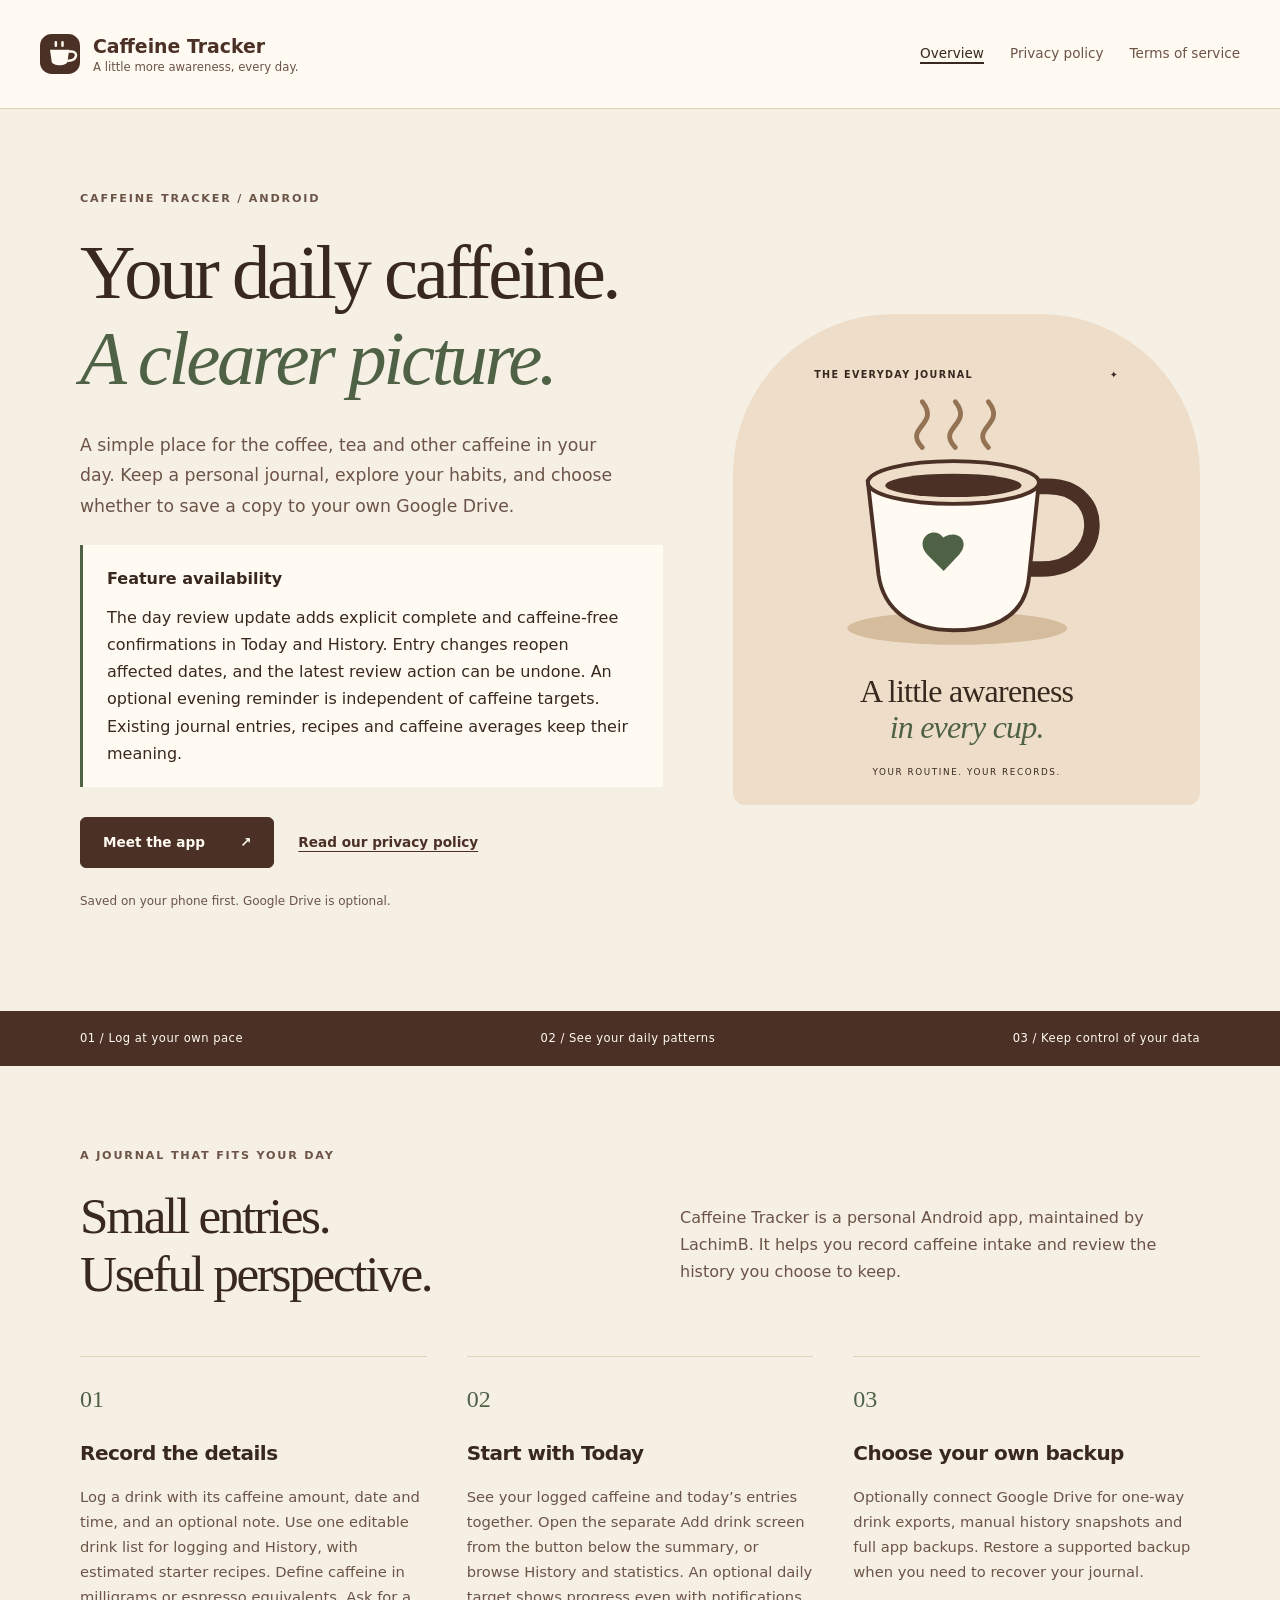
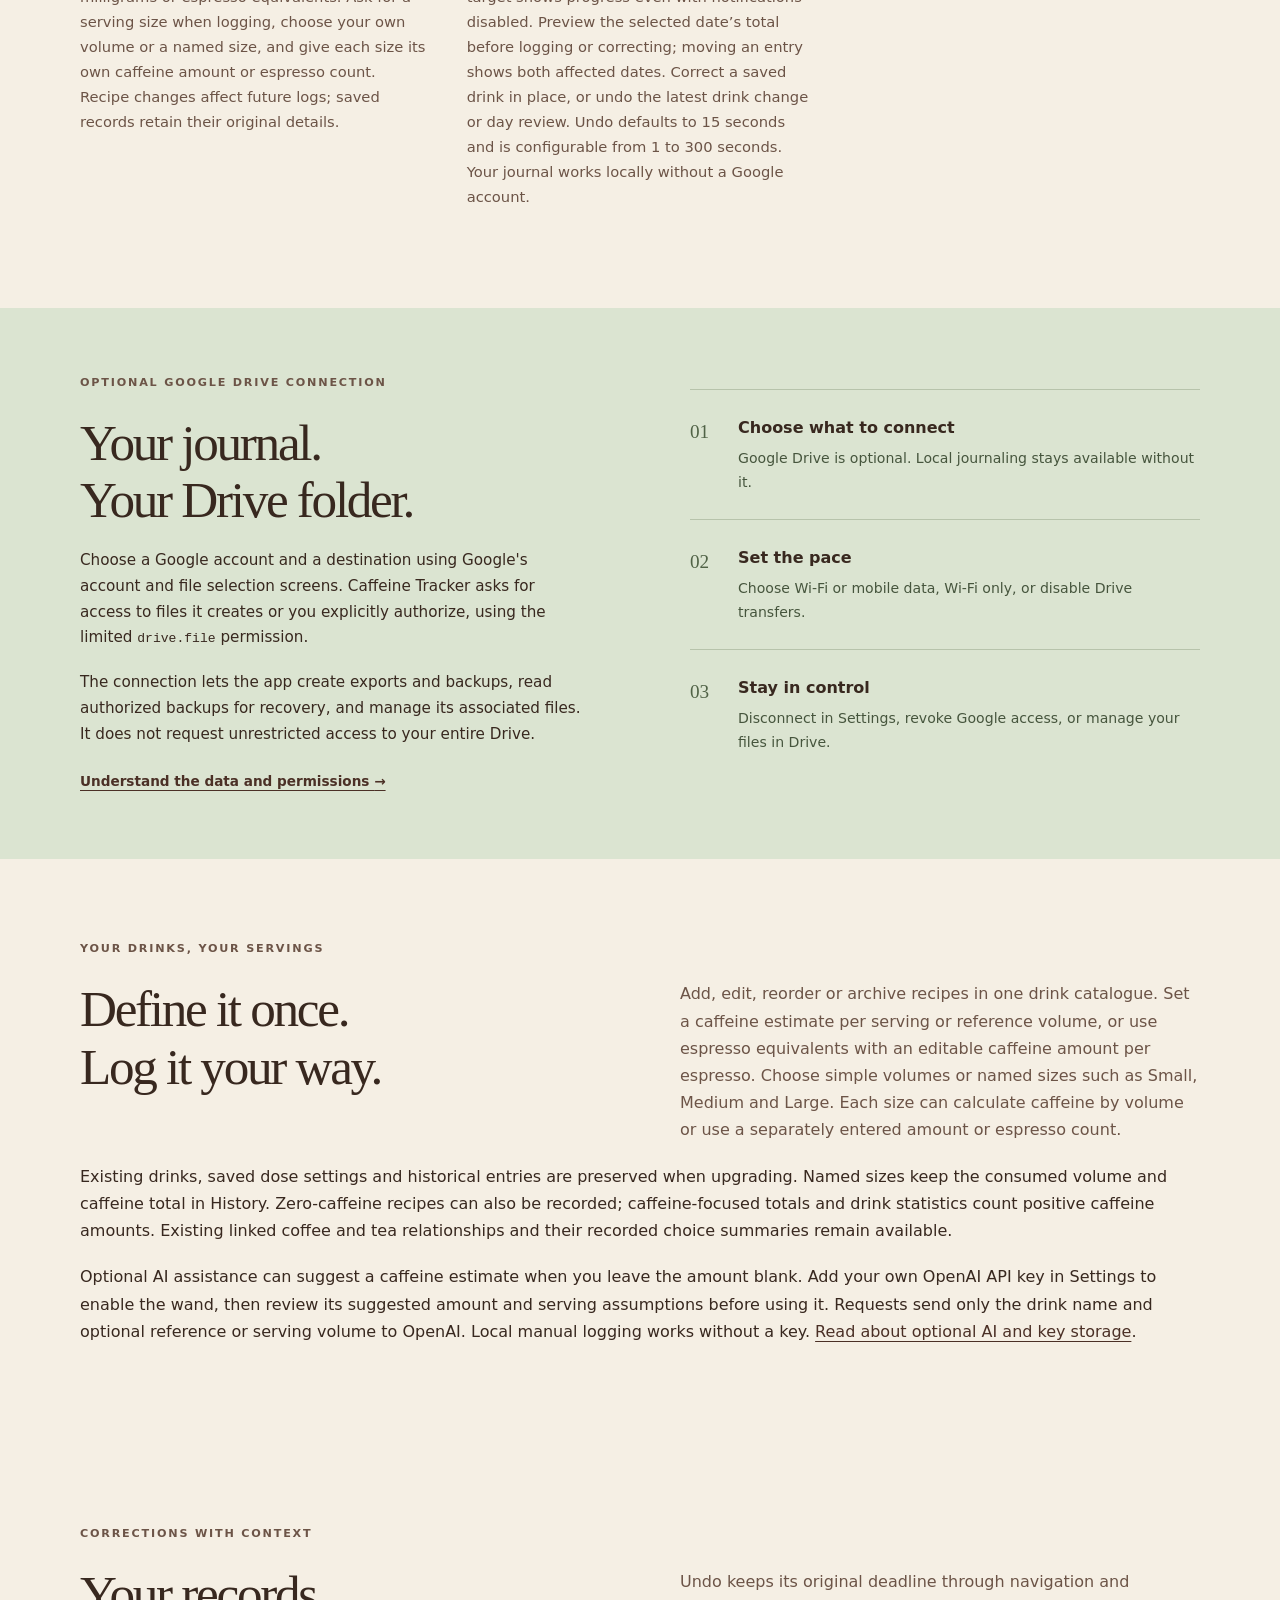
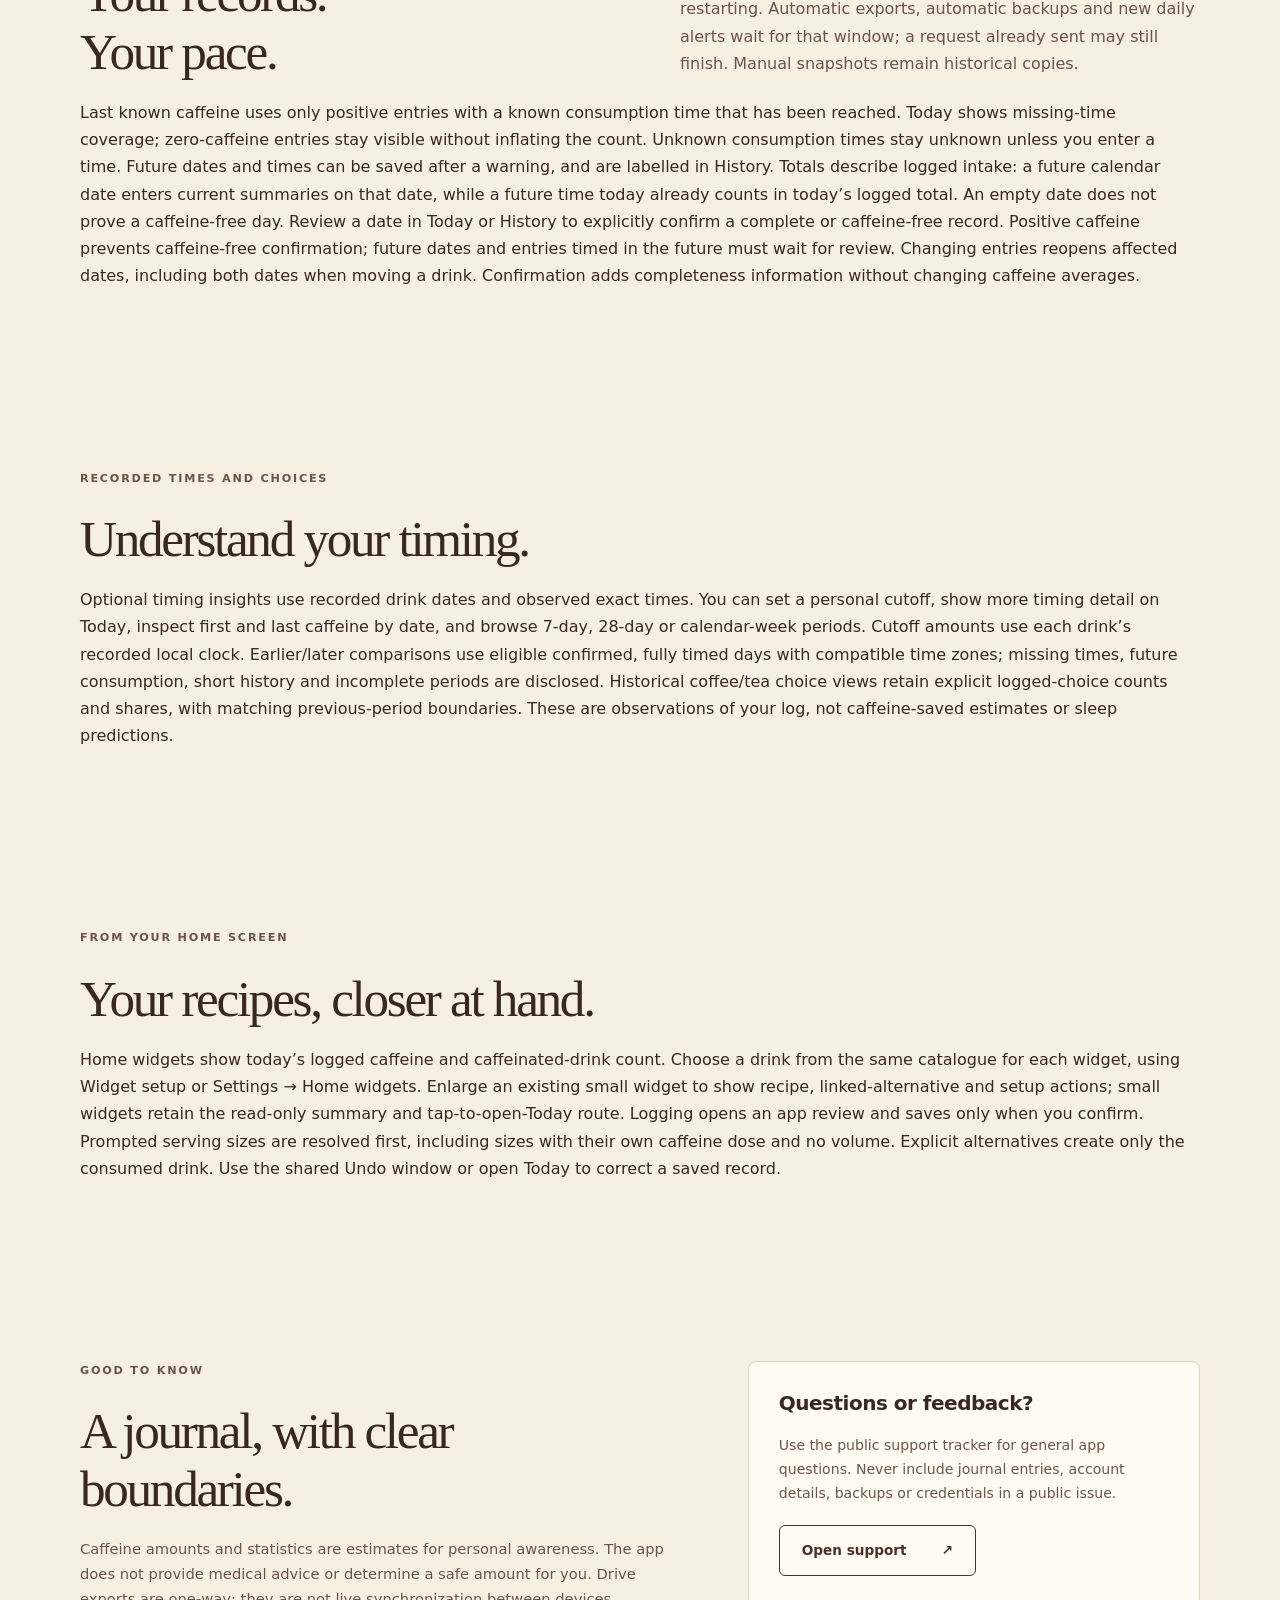
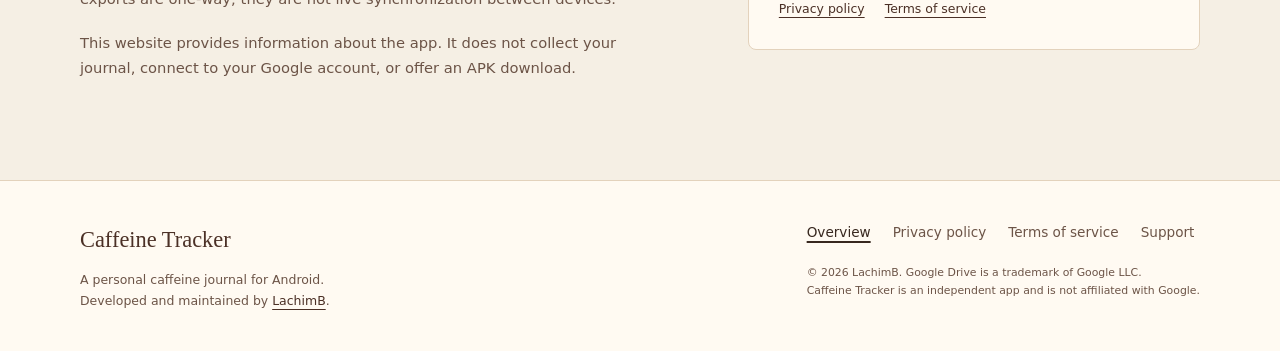
==== index.html @ 01475a63 "Document reviewed home widget logging and setup" ====
<!doctype html>
<html lang="en">
<head>
<meta charset="utf-8">
<meta name="viewport" content="width=device-width, initial-scale=1">
<meta name="description" content="Caffeine Tracker is a personal Android caffeine journal with local history, statistics and optional Google Drive exports and backups.">
<meta name="theme-color" content="#4b3026">
<meta name="referrer" content="strict-origin-when-cross-origin">
<title>Your daily caffeine, thoughtfully logged · Caffeine Tracker</title>
<link rel="canonical" href="https://lachimb.github.io/caffeine-tracker-info/">
<link rel="icon" href="assets/cup.svg" type="image/svg+xml">
<link rel="stylesheet" href="assets/style.css">
</head>
<body>
<a class="skip" href="#main">Skip to content</a>
<header class="site-header"><div class="header-inner"><a class="brand" href="index.html"><img src="assets/cup.svg" alt="" width="40" height="40"><span>Caffeine Tracker<small>A little more awareness, every day.</small></span></a><nav aria-label="Main navigation"><a href="index.html" aria-current="page">Overview</a><a href="privacy.html">Privacy policy</a><a href="terms.html">Terms of service</a></nav></div></header>
<main id="main">
<section class="hero wrap"><div class="hero-copy"><p class="eyebrow">CAFFEINE TRACKER / ANDROID</p><h1>Your daily caffeine.<br><em>A clearer picture.</em></h1><p class="lead">A simple place for the coffee, tea and other caffeine in your day. Keep a personal journal, explore your habits, and choose whether to save a copy to your own Google Drive.</p><div class="callout"><strong>Feature availability</strong><p>The day review update adds explicit complete and caffeine-free confirmations in Today and History. Entry changes reopen affected dates, and the latest review action can be undone. An optional evening reminder is independent of caffeine targets. Existing journal entries, recipes and caffeine averages keep their meaning.</p></div><div class="actions"><a class="button" href="#how-it-works">Meet the app <span aria-hidden="true">↗</span></a><a class="text-link" href="privacy.html">Read our privacy policy</a></div><p class="quiet">Saved on your phone first. Google Drive is optional.</p></div><div class="coffee-art" role="img" aria-label="An illustrated coffee cup with the words: A little awareness in every cup."><div class="art-top"><span>THE EVERYDAY JOURNAL</span><span aria-hidden="true">✦</span></div><svg viewBox="0 0 360 290" aria-hidden="true"><ellipse cx="170" cy="241" rx="113" ry="17" fill="#d5bc9c"/><path d="M246 95h17c64 0 59 85-6 85h-14" fill="none" stroke="#4b3026" stroke-width="16"/><path d="M78 90h176l-10 96c-3 41-33 57-78 57s-72-22-77-57z" fill="#fffaf2" stroke="#4b3026" stroke-width="4"/><ellipse cx="166" cy="91" rx="88" ry="22" fill="#eedec9" stroke="#4b3026" stroke-width="4"/><ellipse cx="166" cy="94" rx="70" ry="12" fill="#4b3026"/><path d="M134 55c-20-21 19-23 0-47m34 47c-20-21 19-23 0-47m34 47c-20-21 19-23 0-47" fill="none" stroke="#947354" stroke-width="5" stroke-linecap="round"/><path d="M148 154c17-20 38-5 24 11l-16 17-17-17c-14-16 7-31 17-17" fill="#506246"/></svg><p>A little awareness<br><em>in every cup.</em></p><span class="art-bottom">YOUR ROUTINE. YOUR RECORDS.</span></div></section>
<div class="promise-strip"><div class="wrap"><span>01 / Log at your own pace</span><span>02 / See your daily patterns</span><span>03 / Keep control of your data</span></div></div>
<section id="how-it-works" class="wrap section"><div class="section-heading"><p class="eyebrow">A JOURNAL THAT FITS YOUR DAY</p><h2>Small entries.<br>Useful perspective.</h2><p>Caffeine Tracker is a personal Android app, maintained by LachimB. It helps you record caffeine intake and review the history you choose to keep.</p></div><div class="features"><article><span class="number">01</span><h3>Record the details</h3><p>Log a drink with its caffeine amount, date and time, and an optional note. Use one editable drink list for logging and History, with estimated starter recipes. Define caffeine in milligrams or espresso equivalents. Ask for a serving size when logging, choose your own volume or a named size, and give each size its own caffeine amount or espresso count. Recipe changes affect future logs; saved records retain their original details.</p></article><article><span class="number">02</span><h3>Start with Today</h3><p>See your logged caffeine and today’s entries together. Open the separate Add drink screen from the button below the summary, or browse History and statistics. An optional daily target shows progress even with notifications disabled. Preview the selected date’s total before logging or correcting; moving an entry shows both affected dates. Correct a saved drink in place, or undo the latest drink change or day review. Undo defaults to 15 seconds and is configurable from 1 to 300 seconds. Your journal works locally without a Google account.</p></article><article><span class="number">03</span><h3>Choose your own backup</h3><p>Optionally connect Google Drive for one-way drink exports, manual history snapshots and full app backups. Restore a supported backup when you need to recover your journal.</p></article></div></section>
<section class="drive-section"><div class="wrap drive-grid"><div><p class="eyebrow">OPTIONAL GOOGLE DRIVE CONNECTION</p><h2>Your journal.<br>Your Drive folder.</h2><p>Choose a Google account and a destination using Google's account and file selection screens. Caffeine Tracker asks for access to files it creates or you explicitly authorize, using the limited <code>drive.file</code> permission.</p><p>The connection lets the app create exports and backups, read authorized backups for recovery, and manage its associated files. It does not request unrestricted access to your entire Drive.</p><a class="text-link" href="privacy.html#google-drive">Understand the data and permissions <span aria-hidden="true">→</span></a></div><ol class="steps"><li><strong>Choose what to connect</strong><span>Google Drive is optional. Local journaling stays available without it.</span></li><li><strong>Set the pace</strong><span>Choose Wi-Fi or mobile data, Wi-Fi only, or disable Drive transfers.</span></li><li><strong>Stay in control</strong><span>Disconnect in Settings, revoke Google access, or manage your files in Drive.</span></li></ol></div></section>
<section id="drink-catalogue" class="wrap section"><div class="section-heading"><p class="eyebrow">YOUR DRINKS, YOUR SERVINGS</p><h2>Define it once.<br>Log it your way.</h2><p>Add, edit, reorder or archive recipes in one drink catalogue. Set a caffeine estimate per serving or reference volume, or use espresso equivalents with an editable caffeine amount per espresso. Choose simple volumes or named sizes such as Small, Medium and Large. Each size can calculate caffeine by volume or use a separately entered amount or espresso count.</p></div><p>Existing drinks, saved dose settings and historical entries are preserved when upgrading. Named sizes keep the consumed volume and caffeine total in History. Zero-caffeine recipes can also be recorded; caffeine-focused totals and drink statistics count positive caffeine amounts. Existing linked coffee and tea relationships and their recorded choice summaries remain available.</p><p>Optional AI assistance can suggest a caffeine estimate when you leave the amount blank. Add your own OpenAI API key in Settings to enable the wand, then review its suggested amount and serving assumptions before using it. Requests send only the drink name and optional reference or serving volume to OpenAI. Local manual logging works without a key. <a href="privacy.html#optional-ai">Read about optional AI and key storage</a>.</p></section><section class="wrap section"><div class="section-heading"><p class="eyebrow">CORRECTIONS WITH CONTEXT</p><h2>Your records.<br>Your pace.</h2><p>Undo keeps its original deadline through navigation and restarting. Automatic exports, automatic backups and new daily alerts wait for that window; a request already sent may still finish. Manual snapshots remain historical copies.</p></div><p>Last known caffeine uses only positive entries with a known consumption time that has been reached. Today shows missing-time coverage; zero-caffeine entries stay visible without inflating the count. Unknown consumption times stay unknown unless you enter a time. Future dates and times can be saved after a warning, and are labelled in History. Totals describe logged intake: a future calendar date enters current summaries on that date, while a future time today already counts in today’s logged total. An empty date does not prove a caffeine-free day. Review a date in Today or History to explicitly confirm a complete or caffeine-free record. Positive caffeine prevents caffeine-free confirmation; future dates and entries timed in the future must wait for review. Changing entries reopens affected dates, including both dates when moving a drink. Confirmation adds completeness information without changing caffeine averages.</p></section><section class="wrap section"><div class="section-heading"><p class="eyebrow">RECORDED TIMES AND CHOICES</p><h2>Understand your timing.</h2></div><p>Optional timing insights use recorded drink dates and observed exact times. You can set a personal cutoff, show more timing detail on Today, inspect first and last caffeine by date, and browse 7-day, 28-day or calendar-week periods. Cutoff amounts use each drink’s recorded local clock. Earlier/later comparisons use eligible confirmed, fully timed days with compatible time zones; missing times, future consumption, short history and incomplete periods are disclosed. Historical coffee/tea choice views retain explicit logged-choice counts and shares, with matching previous-period boundaries. These are observations of your log, not caffeine-saved estimates or sleep predictions.</p></section><section class="wrap section"><div class="section-heading"><p class="eyebrow">FROM YOUR HOME SCREEN</p><h2>Your recipes, closer at hand.</h2></div><p>Home widgets show today’s logged caffeine and caffeinated-drink count. Choose a drink from the same catalogue for each widget, using Widget setup or Settings → Home widgets. Enlarge an existing small widget to show recipe, linked-alternative and setup actions; small widgets retain the read-only summary and tap-to-open-Today route. Logging opens an app review and saves only when you confirm. Prompted serving sizes are resolved first, including sizes with their own caffeine dose and no volume. Explicit alternatives create only the consumed drink. Use the shared Undo window or open Today to correct a saved record.</p></section><section class="wrap section closing"><div><p class="eyebrow">GOOD TO KNOW</p><h2>A journal, with clear boundaries.</h2><p>Caffeine amounts and statistics are estimates for personal awareness. The app does not provide medical advice or determine a safe amount for you. Drive exports are one-way; they are not live synchronization between devices.</p><p>This website provides information about the app. It does not collect your journal, connect to your Google account, or offer an APK download.</p></div><aside class="support"><h3>Questions or feedback?</h3><p>Use the public support tracker for general app questions. Never include journal entries, account details, backups or credentials in a public issue.</p><a class="button secondary" href="https://github.com/LachimB/caffeine-tracker-info/issues">Open support <span aria-hidden="true">↗</span></a><div class="legal-links"><a href="privacy.html">Privacy policy</a><a href="terms.html">Terms of service</a></div></aside></section>
</main>
<footer class="site-footer"><div><a class="footer-brand" href="index.html">Caffeine Tracker</a><p>A personal caffeine journal for Android.<br>Developed and maintained by <a href="https://github.com/LachimB">LachimB</a>.</p></div><div><nav aria-label="Footer navigation"><a href="index.html" aria-current="page">Overview</a><a href="privacy.html">Privacy policy</a><a href="terms.html">Terms of service</a><a href="https://github.com/LachimB/caffeine-tracker-info/issues">Support</a></nav><p class="fine">© 2026 LachimB. Google Drive is a trademark of Google LLC.<br>Caffeine Tracker is an independent app and is not affiliated with Google.</p></div></footer>
</body>
</html>
---- assets/style.css ----
:root{--cream:#f5efe4;--paper:#fffaf2;--ink:#38281f;--muted:#6c5447;--line:#e3d2bc;--espresso:#4b3026;--oat:#eedec9;--sage:#506246;--foam:#dbe4d1}*{box-sizing:border-box}html{scroll-behavior:smooth;scroll-padding-top:2rem}body{margin:0;background:var(--cream);color:var(--ink);font-family:system-ui,-apple-system,BlinkMacSystemFont,"Segoe UI",sans-serif;font-size:16px;line-height:1.7}a{color:var(--espresso);text-underline-offset:4px}a:hover{color:var(--sage)}a:focus-visible{outline:3px solid var(--sage);outline-offset:5px;border-radius:2px}p{margin:0 0 1.2rem}h1,h2,h3{line-height:1.12;margin:0 0 1.2rem}h1,h2{font-family:Georgia,"Times New Roman",serif;font-weight:400;letter-spacing:-.045em}h1{font-size:clamp(3.3rem,6vw,5.5rem)}h2{font-size:clamp(2.2rem,4vw,3.4rem)}h3{font-size:1.25rem;font-weight:650;letter-spacing:-.025em}em{font-weight:400;color:var(--sage)}code{font-size:.86em;overflow-wrap:anywhere}.wrap{width:min(1120px,calc(100% - 80px));margin-inline:auto}.skip{position:absolute;top:-100px;left:20px;background:var(--paper);padding:12px;z-index:10}.skip:focus{top:10px}.site-header{border-bottom:1px solid var(--line);background:var(--paper)}.header-inner{width:min(1240px,calc(100% - 80px));margin:auto;min-height:108px;display:flex;justify-content:space-between;align-items:center;gap:24px}.brand{display:flex;gap:13px;align-items:center;text-decoration:none;font-weight:700;font-size:1.18rem;line-height:1.4}.brand small{display:block;font-weight:400;font-size:.73rem;color:var(--muted)}nav{display:flex;gap:26px;flex-wrap:wrap}nav a{font-size:.85rem;text-decoration:none;color:var(--muted)}nav a:hover,nav a[aria-current=page]{color:var(--ink);text-decoration:underline;text-decoration-thickness:2px}.hero{display:grid;grid-template-columns:1.25fr 1fr;gap:70px;align-items:center;padding-block:80px}.eyebrow{font-size:.7rem;font-weight:700;letter-spacing:.16em;color:var(--muted);margin-bottom:22px}.lead{font-size:1.08rem;line-height:1.75;color:var(--muted);max-width:550px}.hero h1{margin-bottom:28px}.actions{display:flex;gap:24px;align-items:center;flex-wrap:wrap;margin-top:30px}.button{display:inline-flex;gap:35px;justify-content:space-between;align-items:center;padding:13px 22px;background:var(--espresso);color:var(--paper);border:1px solid var(--espresso);border-radius:6px;text-decoration:none;font-size:.85rem;font-weight:600}.button:hover{background:var(--sage);border-color:var(--sage);color:var(--paper)}.text-link{font-weight:600;font-size:.85rem}.quiet{font-size:.75rem;color:var(--muted);margin-top:23px}.coffee-art{background:var(--oat);border-radius:160px 160px 12px 12px;min-height:475px;padding:40px 30px 25px;text-align:center;display:flex;flex-direction:column;align-items:center}.art-top{display:flex;justify-content:space-between;width:75%;font-size:.6rem;font-weight:650;letter-spacing:.14em;margin-top:13px}.coffee-art svg{display:block;width:100%;max-width:350px;margin:10px auto -3px}.coffee-art p{font-family:Georgia,serif;font-size:2rem;line-height:1.15;letter-spacing:-.025em}.art-bottom{font-size:.55rem;letter-spacing:.18em}.promise-strip{background:var(--espresso);color:var(--paper)}.promise-strip .wrap{display:flex;justify-content:space-between;gap:30px;padding-block:18px}.promise-strip span{font-size:.72rem;letter-spacing:.045em}.section{padding-block:80px}.section-heading{display:grid;grid-template-columns:1fr 1fr;column-gap:80px}.section-heading .eyebrow{grid-column:1/-1}.section-heading>p:last-child{color:var(--muted);align-self:center}.features{display:grid;grid-template-columns:repeat(3,1fr);gap:40px;margin-top:35px}.features article{border-top:1px solid var(--line);padding-top:22px}.number{display:block;font-family:Georgia,serif;font-size:1.5rem;color:var(--sage);margin-bottom:22px}.features p{color:var(--muted);font-size:.92rem}.drive-section{background:var(--foam);padding-block:65px}.drive-grid{display:grid;grid-template-columns:1fr 1fr;gap:100px;align-items:center}.drive-grid p:not(.eyebrow){font-size:.95rem}.steps{list-style:none;counter-reset:steps;margin:0;padding:0}.steps li{counter-increment:steps;position:relative;padding:24px 0 24px 48px;border-top:1px solid #b7c3ab}.steps li::before{content:counter(steps,decimal-leading-zero);position:absolute;left:0;top:26px;font-family:Georgia,serif;color:var(--sage);font-size:1.2rem}.steps strong,.steps span{display:block}.steps span{font-size:.88rem;color:#46553d;margin-top:6px}.closing{display:grid;grid-template-columns:1.3fr 1fr;gap:80px}.closing>div>p:not(.eyebrow){color:var(--muted);font-size:.92rem}.support{background:var(--paper);border:1px solid var(--line);border-radius:8px;padding:30px;align-self:start}.support p{font-size:.88rem;color:var(--muted)}.secondary{background:transparent;color:var(--espresso)}.legal-links{display:flex;gap:20px;flex-wrap:wrap;margin-top:22px;font-size:.78rem}.site-footer{display:flex;justify-content:space-between;gap:45px;border-top:1px solid var(--line);padding:40px max(40px,calc((100% - 1120px)/2));background:var(--paper)}.footer-brand{text-decoration:none;font-family:Georgia,serif;font-size:1.4rem}.site-footer p{font-size:.78rem;color:var(--muted);margin:10px 0 0}.site-footer nav{gap:22px}.site-footer .fine{font-size:.68rem;margin-top:20px}.legal-layout{display:grid;grid-template-columns:210px minmax(0,1fr);gap:70px;padding-block:65px 90px}.contents{align-self:start;position:sticky;top:30px}.contents nav{flex-direction:column;gap:12px}.contents .eyebrow{font-size:.62rem}.legal{max-width:760px}.legal h1{font-size:clamp(3rem,5vw,4.5rem)}.updated{font-size:.77rem;color:var(--muted);margin-bottom:28px}.legal h2{font-family:system-ui,sans-serif;font-size:1.3rem;font-weight:650;line-height:1.4;letter-spacing:-.025em;margin:0 0 15px}.legal section{padding-top:30px;margin-top:30px;border-top:1px solid var(--line)}.legal section p,.legal li{font-size:.95rem}.legal section p{color:var(--muted)}.legal strong{color:var(--ink)}.legal ul{padding-left:22px}.legal li{margin-bottom:10px;color:var(--muted)}.callout{background:var(--paper);border-left:3px solid var(--sage);padding:20px 24px;margin-block:24px}.callout ul{margin-bottom:0}.callout p{margin:12px 0 0}.legal .lead{max-width:100%}@media(min-width:1500px){.hero{padding-block:100px}}@media(max-width:850px){.wrap,.header-inner{width:calc(100% - 48px)}.header-inner{padding-block:22px;flex-wrap:wrap;min-height:90px}.hero{gap:32px;padding-block:50px}.hero h1{font-size:3.5rem}.coffee-art{min-height:auto;padding:30px 20px 22px}.coffee-art p{font-size:1.6rem}.art-top{font-size:.5rem}.art-bottom{font-size:.48rem}.features{gap:24px}.drive-grid{gap:40px}.closing{gap:35px}.legal-layout{grid-template-columns:160px minmax(0,1fr);gap:32px}.site-footer{padding:35px 24px;flex-direction:column;gap:22px}}@media(max-width:600px){.wrap,.header-inner{width:calc(100% - 40px)}.header-inner{gap:20px}.brand{font-size:1.1rem}.header-inner nav{gap:22px}.header-inner nav a{font-size:.78rem}.hero{grid-template-columns:1fr;gap:35px;padding-block:40px}.hero h1{font-size:3.4rem}.hero-copy .lead{font-size:1rem}.actions{gap:20px}.coffee-art{max-width:380px;width:100%;justify-self:center;min-height:410px;border-radius:150px 150px 12px 12px}.coffee-art svg{max-width:280px}.coffee-art p{font-size:1.8rem}.art-top{font-size:.55rem}.promise-strip .wrap{flex-direction:column;gap:9px;padding-block:20px}.promise-strip span{font-size:.75rem}.section{padding-block:48px}.section-heading,.features,.drive-grid,.closing{grid-template-columns:1fr;gap:24px}.section-heading .eyebrow{margin-bottom:0}.section-heading h2{margin-bottom:0}.features{margin-top:20px}.features article{padding-top:15px}.number{margin-bottom:13px}.drive-section{padding-block:45px}.closing{gap:25px}.legal-layout{display:block;padding-block:35px 55px}.contents{position:static;border-bottom:1px solid var(--line);padding-bottom:25px;margin-bottom:35px}.contents nav{flex-direction:row;gap:8px 20px}.contents nav a{font-size:.75rem}.contents .eyebrow{margin-bottom:12px}.legal h1{font-size:3.1rem}.legal section{padding-top:24px;margin-top:24px}.site-footer nav{gap:10px 20px}.callout{padding:17px}.site-footer{padding-inline:20px}}@media(prefers-reduced-motion:reduce){html{scroll-behavior:auto}}@media print{.site-header,.site-footer,.contents,.skip{display:none}.legal-layout{display:block;padding:0}.wrap{width:100%}body{background:white;color:black}.legal{max-width:none}a{color:inherit}.callout{break-inside:avoid}}
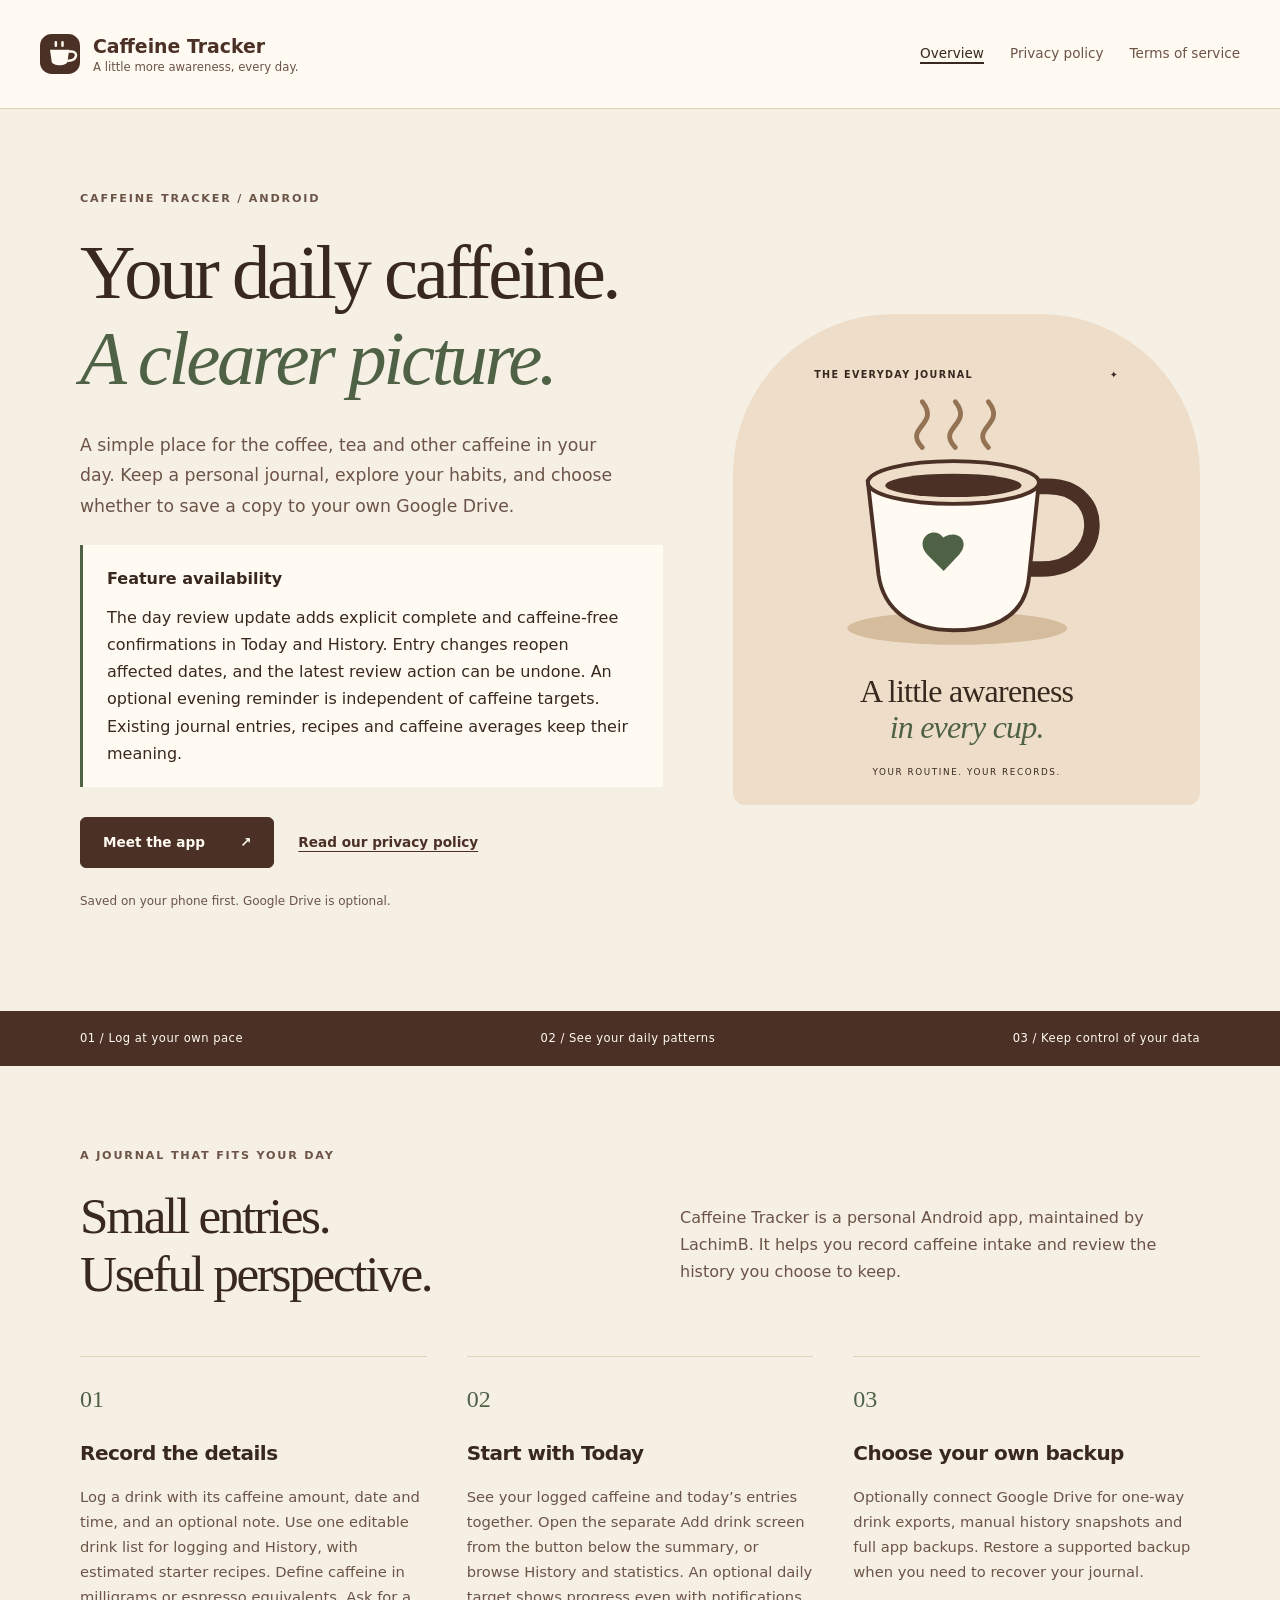
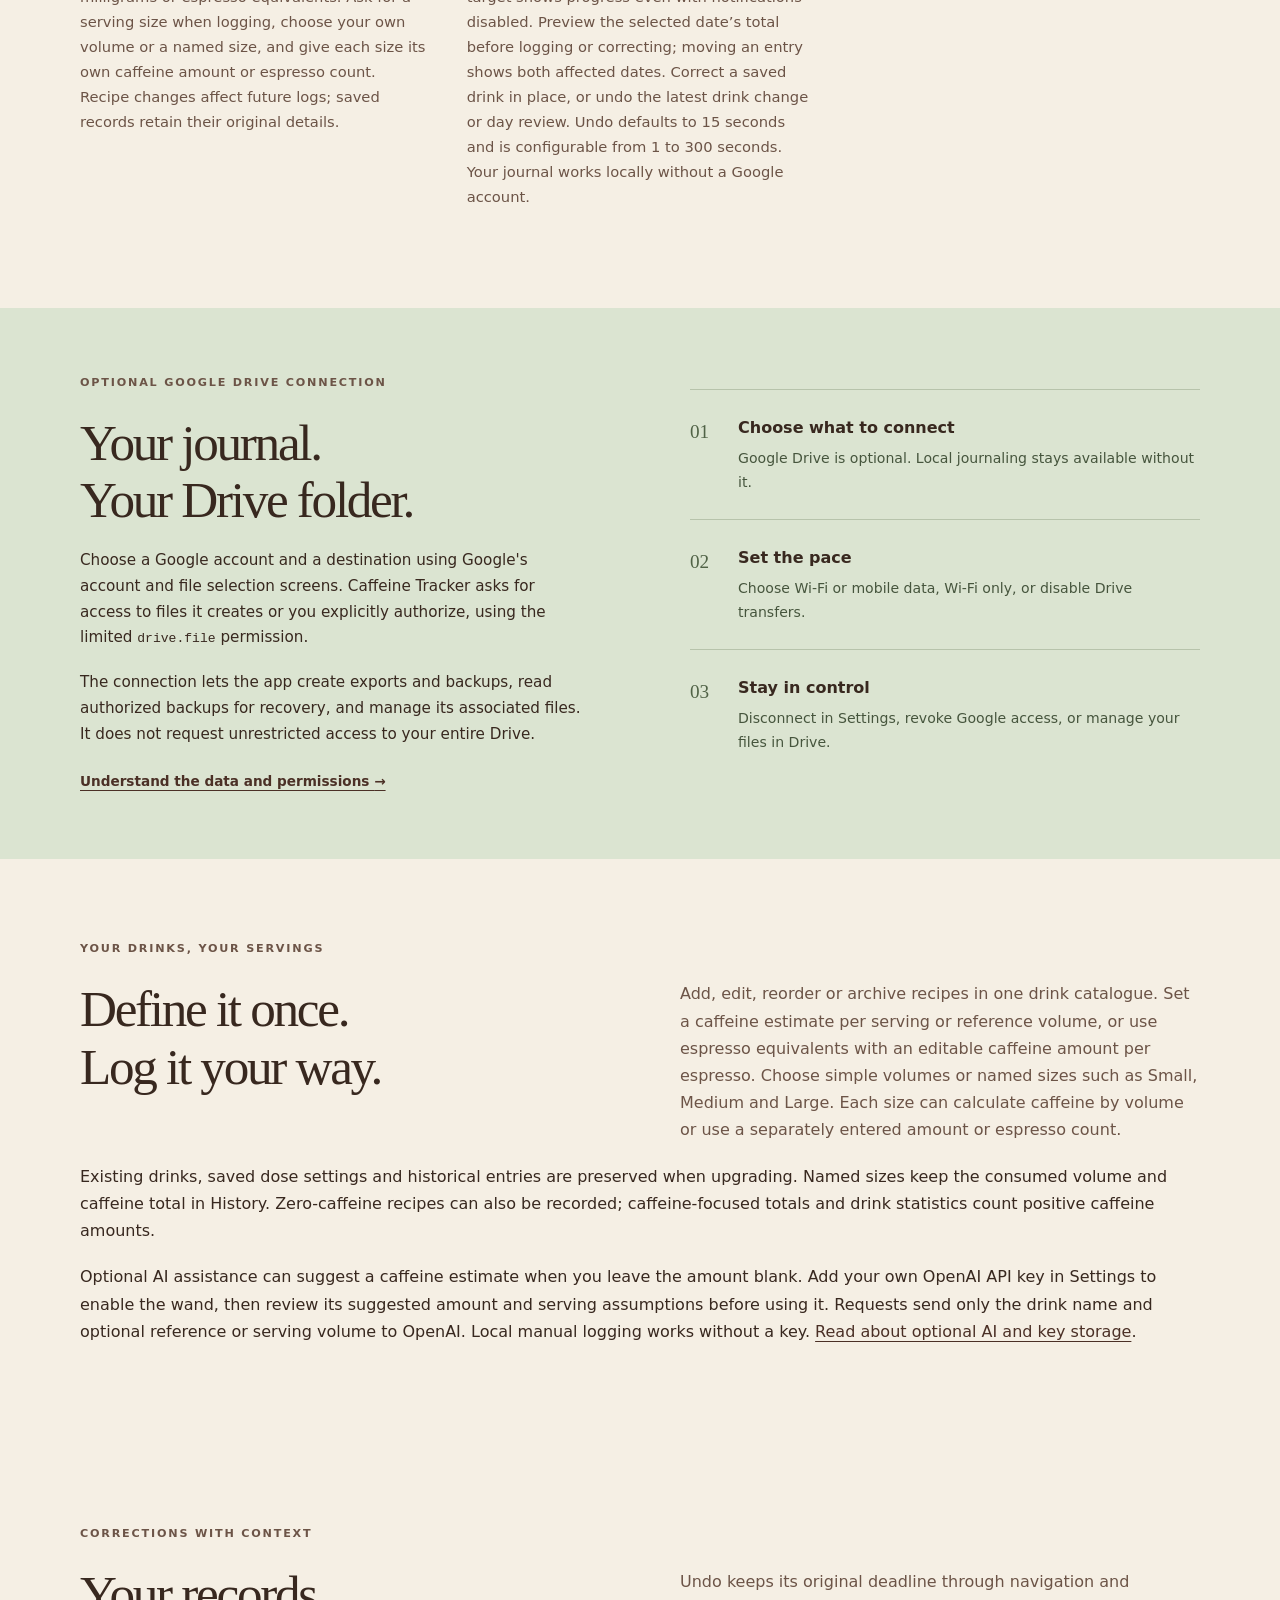
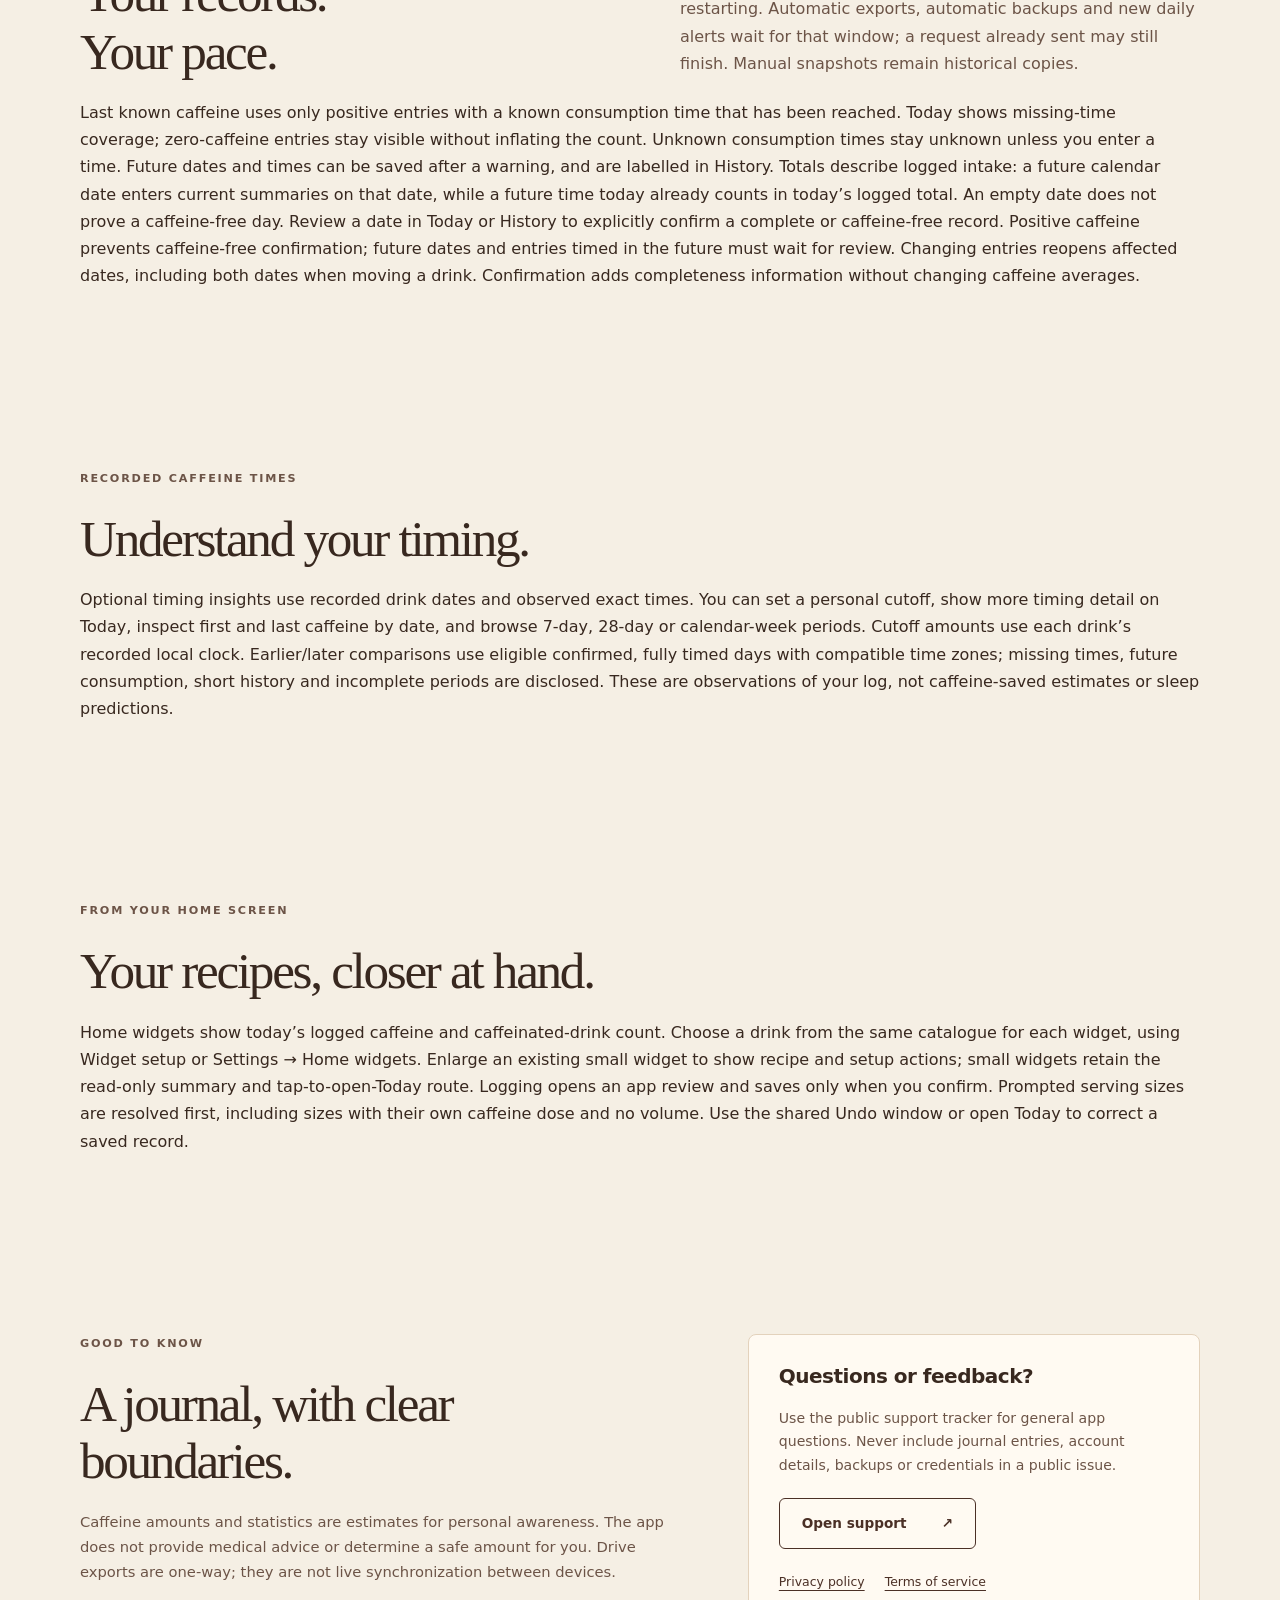
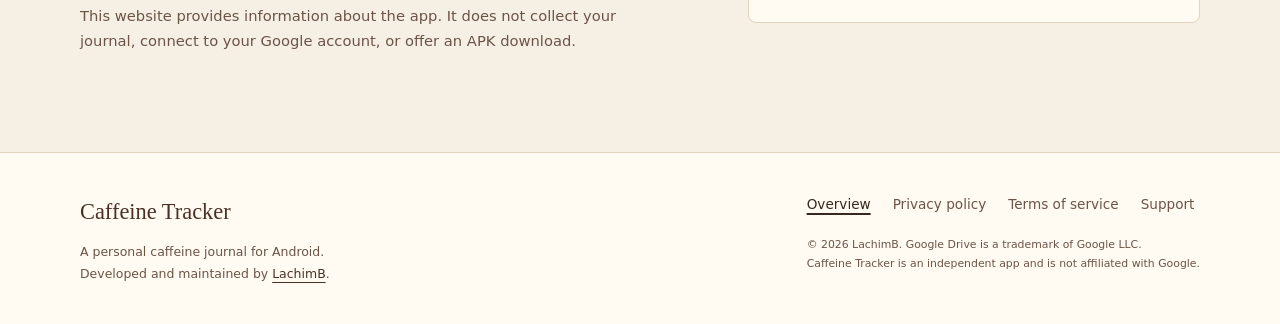
==== commit 7868cf44: "Focus public descriptions on caffeine intake and independent recipes" ====
--- a/index.html
+++ b/index.html
@@ -19,7 +19,7 @@
 <div class="promise-strip"><div class="wrap"><span>01 / Log at your own pace</span><span>02 / See your daily patterns</span><span>03 / Keep control of your data</span></div></div>
 <section id="how-it-works" class="wrap section"><div class="section-heading"><p class="eyebrow">A JOURNAL THAT FITS YOUR DAY</p><h2>Small entries.<br>Useful perspective.</h2><p>Caffeine Tracker is a personal Android app, maintained by LachimB. It helps you record caffeine intake and review the history you choose to keep.</p></div><div class="features"><article><span class="number">01</span><h3>Record the details</h3><p>Log a drink with its caffeine amount, date and time, and an optional note. Use one editable drink list for logging and History, with estimated starter recipes. Define caffeine in milligrams or espresso equivalents. Ask for a serving size when logging, choose your own volume or a named size, and give each size its own caffeine amount or espresso count. Recipe changes affect future logs; saved records retain their original details.</p></article><article><span class="number">02</span><h3>Start with Today</h3><p>See your logged caffeine and today’s entries together. Open the separate Add drink screen from the button below the summary, or browse History and statistics. An optional daily target shows progress even with notifications disabled. Preview the selected date’s total before logging or correcting; moving an entry shows both affected dates. Correct a saved drink in place, or undo the latest drink change or day review. Undo defaults to 15 seconds and is configurable from 1 to 300 seconds. Your journal works locally without a Google account.</p></article><article><span class="number">03</span><h3>Choose your own backup</h3><p>Optionally connect Google Drive for one-way drink exports, manual history snapshots and full app backups. Restore a supported backup when you need to recover your journal.</p></article></div></section>
 <section class="drive-section"><div class="wrap drive-grid"><div><p class="eyebrow">OPTIONAL GOOGLE DRIVE CONNECTION</p><h2>Your journal.<br>Your Drive folder.</h2><p>Choose a Google account and a destination using Google's account and file selection screens. Caffeine Tracker asks for access to files it creates or you explicitly authorize, using the limited <code>drive.file</code> permission.</p><p>The connection lets the app create exports and backups, read authorized backups for recovery, and manage its associated files. It does not request unrestricted access to your entire Drive.</p><a class="text-link" href="privacy.html#google-drive">Understand the data and permissions <span aria-hidden="true">→</span></a></div><ol class="steps"><li><strong>Choose what to connect</strong><span>Google Drive is optional. Local journaling stays available without it.</span></li><li><strong>Set the pace</strong><span>Choose Wi-Fi or mobile data, Wi-Fi only, or disable Drive transfers.</span></li><li><strong>Stay in control</strong><span>Disconnect in Settings, revoke Google access, or manage your files in Drive.</span></li></ol></div></section>
-<section id="drink-catalogue" class="wrap section"><div class="section-heading"><p class="eyebrow">YOUR DRINKS, YOUR SERVINGS</p><h2>Define it once.<br>Log it your way.</h2><p>Add, edit, reorder or archive recipes in one drink catalogue. Set a caffeine estimate per serving or reference volume, or use espresso equivalents with an editable caffeine amount per espresso. Choose simple volumes or named sizes such as Small, Medium and Large. Each size can calculate caffeine by volume or use a separately entered amount or espresso count.</p></div><p>Existing drinks, saved dose settings and historical entries are preserved when upgrading. Named sizes keep the consumed volume and caffeine total in History. Zero-caffeine recipes can also be recorded; caffeine-focused totals and drink statistics count positive caffeine amounts. Existing linked coffee and tea relationships and their recorded choice summaries remain available.</p><p>Optional AI assistance can suggest a caffeine estimate when you leave the amount blank. Add your own OpenAI API key in Settings to enable the wand, then review its suggested amount and serving assumptions before using it. Requests send only the drink name and optional reference or serving volume to OpenAI. Local manual logging works without a key. <a href="privacy.html#optional-ai">Read about optional AI and key storage</a>.</p></section><section class="wrap section"><div class="section-heading"><p class="eyebrow">CORRECTIONS WITH CONTEXT</p><h2>Your records.<br>Your pace.</h2><p>Undo keeps its original deadline through navigation and restarting. Automatic exports, automatic backups and new daily alerts wait for that window; a request already sent may still finish. Manual snapshots remain historical copies.</p></div><p>Last known caffeine uses only positive entries with a known consumption time that has been reached. Today shows missing-time coverage; zero-caffeine entries stay visible without inflating the count. Unknown consumption times stay unknown unless you enter a time. Future dates and times can be saved after a warning, and are labelled in History. Totals describe logged intake: a future calendar date enters current summaries on that date, while a future time today already counts in today’s logged total. An empty date does not prove a caffeine-free day. Review a date in Today or History to explicitly confirm a complete or caffeine-free record. Positive caffeine prevents caffeine-free confirmation; future dates and entries timed in the future must wait for review. Changing entries reopens affected dates, including both dates when moving a drink. Confirmation adds completeness information without changing caffeine averages.</p></section><section class="wrap section"><div class="section-heading"><p class="eyebrow">RECORDED TIMES AND CHOICES</p><h2>Understand your timing.</h2></div><p>Optional timing insights use recorded drink dates and observed exact times. You can set a personal cutoff, show more timing detail on Today, inspect first and last caffeine by date, and browse 7-day, 28-day or calendar-week periods. Cutoff amounts use each drink’s recorded local clock. Earlier/later comparisons use eligible confirmed, fully timed days with compatible time zones; missing times, future consumption, short history and incomplete periods are disclosed. Historical coffee/tea choice views retain explicit logged-choice counts and shares, with matching previous-period boundaries. These are observations of your log, not caffeine-saved estimates or sleep predictions.</p></section><section class="wrap section"><div class="section-heading"><p class="eyebrow">FROM YOUR HOME SCREEN</p><h2>Your recipes, closer at hand.</h2></div><p>Home widgets show today’s logged caffeine and caffeinated-drink count. Choose a drink from the same catalogue for each widget, using Widget setup or Settings → Home widgets. Enlarge an existing small widget to show recipe, linked-alternative and setup actions; small widgets retain the read-only summary and tap-to-open-Today route. Logging opens an app review and saves only when you confirm. Prompted serving sizes are resolved first, including sizes with their own caffeine dose and no volume. Explicit alternatives create only the consumed drink. Use the shared Undo window or open Today to correct a saved record.</p></section><section class="wrap section closing"><div><p class="eyebrow">GOOD TO KNOW</p><h2>A journal, with clear boundaries.</h2><p>Caffeine amounts and statistics are estimates for personal awareness. The app does not provide medical advice or determine a safe amount for you. Drive exports are one-way; they are not live synchronization between devices.</p><p>This website provides information about the app. It does not collect your journal, connect to your Google account, or offer an APK download.</p></div><aside class="support"><h3>Questions or feedback?</h3><p>Use the public support tracker for general app questions. Never include journal entries, account details, backups or credentials in a public issue.</p><a class="button secondary" href="https://github.com/LachimB/caffeine-tracker-info/issues">Open support <span aria-hidden="true">↗</span></a><div class="legal-links"><a href="privacy.html">Privacy policy</a><a href="terms.html">Terms of service</a></div></aside></section>
+<section id="drink-catalogue" class="wrap section"><div class="section-heading"><p class="eyebrow">YOUR DRINKS, YOUR SERVINGS</p><h2>Define it once.<br>Log it your way.</h2><p>Add, edit, reorder or archive recipes in one drink catalogue. Set a caffeine estimate per serving or reference volume, or use espresso equivalents with an editable caffeine amount per espresso. Choose simple volumes or named sizes such as Small, Medium and Large. Each size can calculate caffeine by volume or use a separately entered amount or espresso count.</p></div><p>Existing drinks, saved dose settings and historical entries are preserved when upgrading. Named sizes keep the consumed volume and caffeine total in History. Zero-caffeine recipes can also be recorded; caffeine-focused totals and drink statistics count positive caffeine amounts.</p><p>Optional AI assistance can suggest a caffeine estimate when you leave the amount blank. Add your own OpenAI API key in Settings to enable the wand, then review its suggested amount and serving assumptions before using it. Requests send only the drink name and optional reference or serving volume to OpenAI. Local manual logging works without a key. <a href="privacy.html#optional-ai">Read about optional AI and key storage</a>.</p></section><section class="wrap section"><div class="section-heading"><p class="eyebrow">CORRECTIONS WITH CONTEXT</p><h2>Your records.<br>Your pace.</h2><p>Undo keeps its original deadline through navigation and restarting. Automatic exports, automatic backups and new daily alerts wait for that window; a request already sent may still finish. Manual snapshots remain historical copies.</p></div><p>Last known caffeine uses only positive entries with a known consumption time that has been reached. Today shows missing-time coverage; zero-caffeine entries stay visible without inflating the count. Unknown consumption times stay unknown unless you enter a time. Future dates and times can be saved after a warning, and are labelled in History. Totals describe logged intake: a future calendar date enters current summaries on that date, while a future time today already counts in today’s logged total. An empty date does not prove a caffeine-free day. Review a date in Today or History to explicitly confirm a complete or caffeine-free record. Positive caffeine prevents caffeine-free confirmation; future dates and entries timed in the future must wait for review. Changing entries reopens affected dates, including both dates when moving a drink. Confirmation adds completeness information without changing caffeine averages.</p></section><section class="wrap section"><div class="section-heading"><p class="eyebrow">RECORDED CAFFEINE TIMES</p><h2>Understand your timing.</h2></div><p>Optional timing insights use recorded drink dates and observed exact times. You can set a personal cutoff, show more timing detail on Today, inspect first and last caffeine by date, and browse 7-day, 28-day or calendar-week periods. Cutoff amounts use each drink’s recorded local clock. Earlier/later comparisons use eligible confirmed, fully timed days with compatible time zones; missing times, future consumption, short history and incomplete periods are disclosed. These are observations of your log, not caffeine-saved estimates or sleep predictions.</p></section><section class="wrap section"><div class="section-heading"><p class="eyebrow">FROM YOUR HOME SCREEN</p><h2>Your recipes, closer at hand.</h2></div><p>Home widgets show today’s logged caffeine and caffeinated-drink count. Choose a drink from the same catalogue for each widget, using Widget setup or Settings → Home widgets. Enlarge an existing small widget to show recipe and setup actions; small widgets retain the read-only summary and tap-to-open-Today route. Logging opens an app review and saves only when you confirm. Prompted serving sizes are resolved first, including sizes with their own caffeine dose and no volume. Use the shared Undo window or open Today to correct a saved record.</p></section><section class="wrap section closing"><div><p class="eyebrow">GOOD TO KNOW</p><h2>A journal, with clear boundaries.</h2><p>Caffeine amounts and statistics are estimates for personal awareness. The app does not provide medical advice or determine a safe amount for you. Drive exports are one-way; they are not live synchronization between devices.</p><p>This website provides information about the app. It does not collect your journal, connect to your Google account, or offer an APK download.</p></div><aside class="support"><h3>Questions or feedback?</h3><p>Use the public support tracker for general app questions. Never include journal entries, account details, backups or credentials in a public issue.</p><a class="button secondary" href="https://github.com/LachimB/caffeine-tracker-info/issues">Open support <span aria-hidden="true">↗</span></a><div class="legal-links"><a href="privacy.html">Privacy policy</a><a href="terms.html">Terms of service</a></div></aside></section>
 </main>
 <footer class="site-footer"><div><a class="footer-brand" href="index.html">Caffeine Tracker</a><p>A personal caffeine journal for Android.<br>Developed and maintained by <a href="https://github.com/LachimB">LachimB</a>.</p></div><div><nav aria-label="Footer navigation"><a href="index.html" aria-current="page">Overview</a><a href="privacy.html">Privacy policy</a><a href="terms.html">Terms of service</a><a href="https://github.com/LachimB/caffeine-tracker-info/issues">Support</a></nav><p class="fine">© 2026 LachimB. Google Drive is a trademark of Google LLC.<br>Caffeine Tracker is an independent app and is not affiliated with Google.</p></div></footer>
 </body>
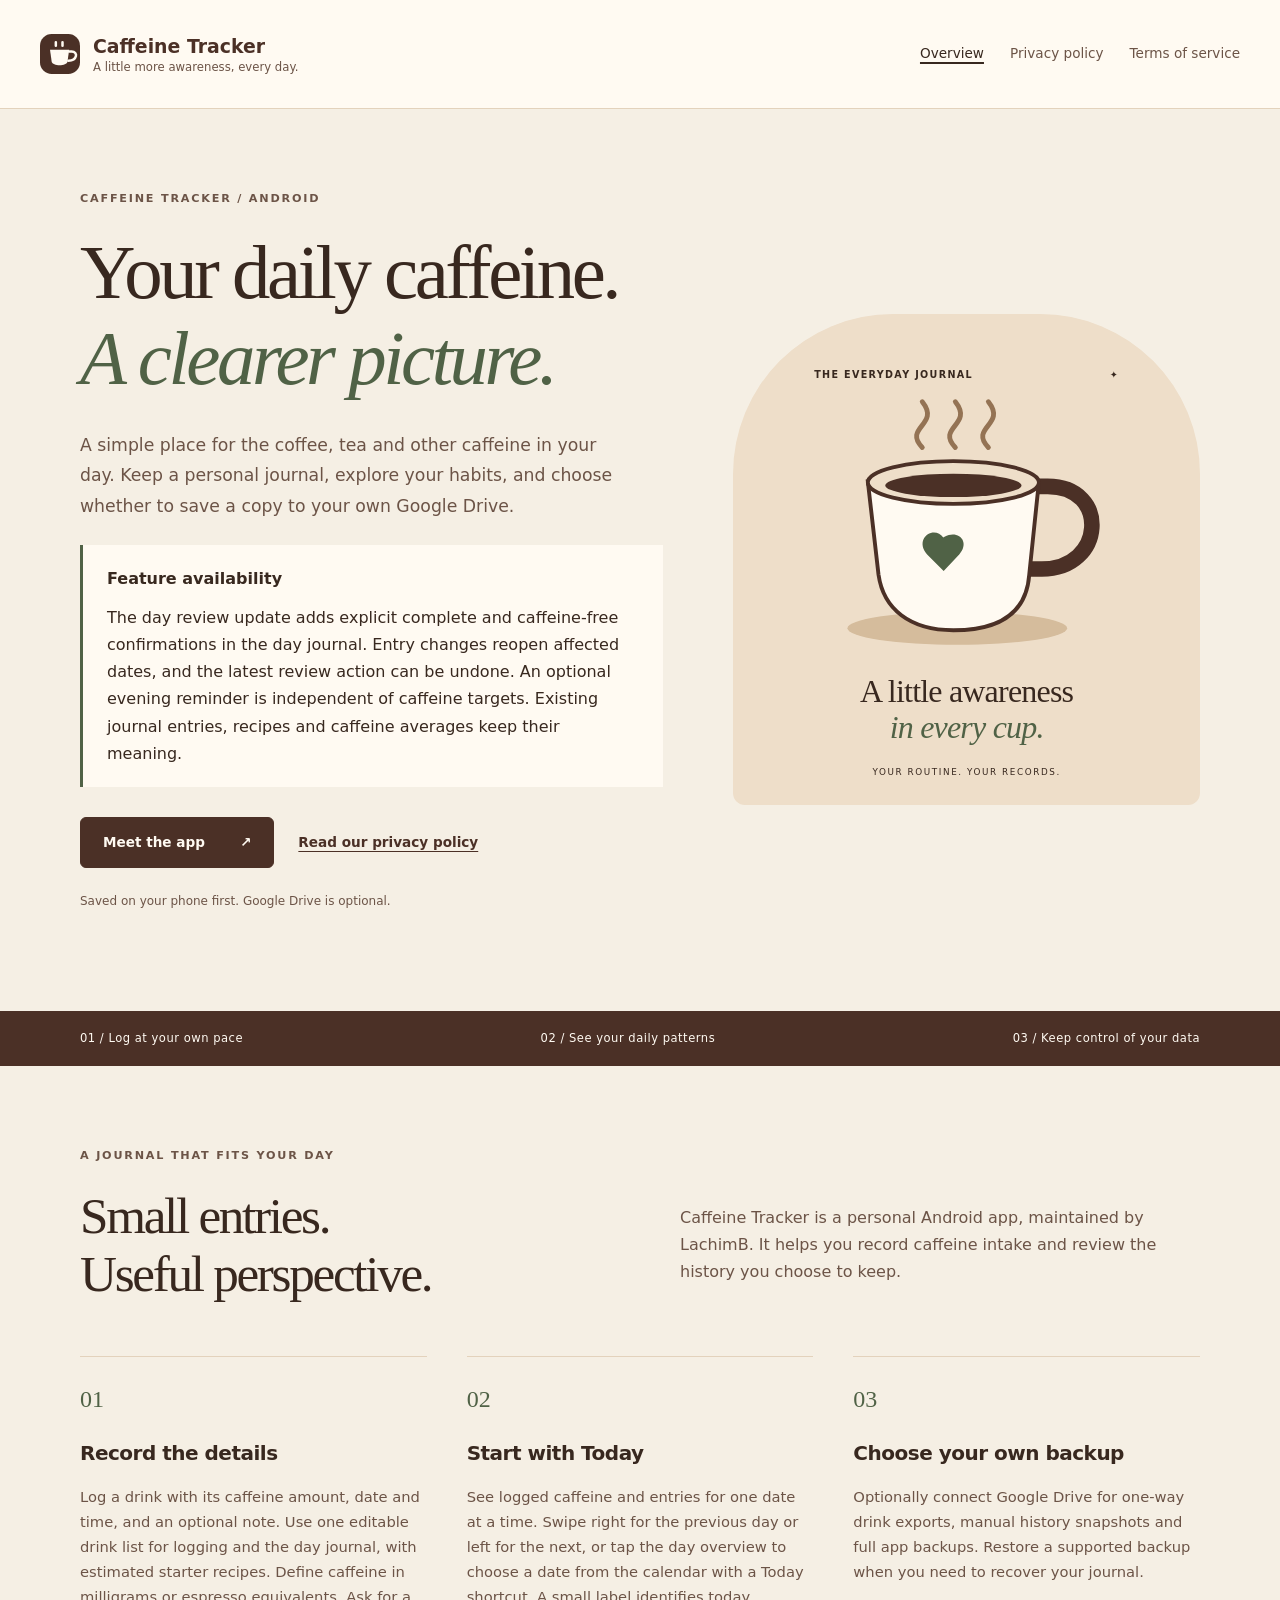
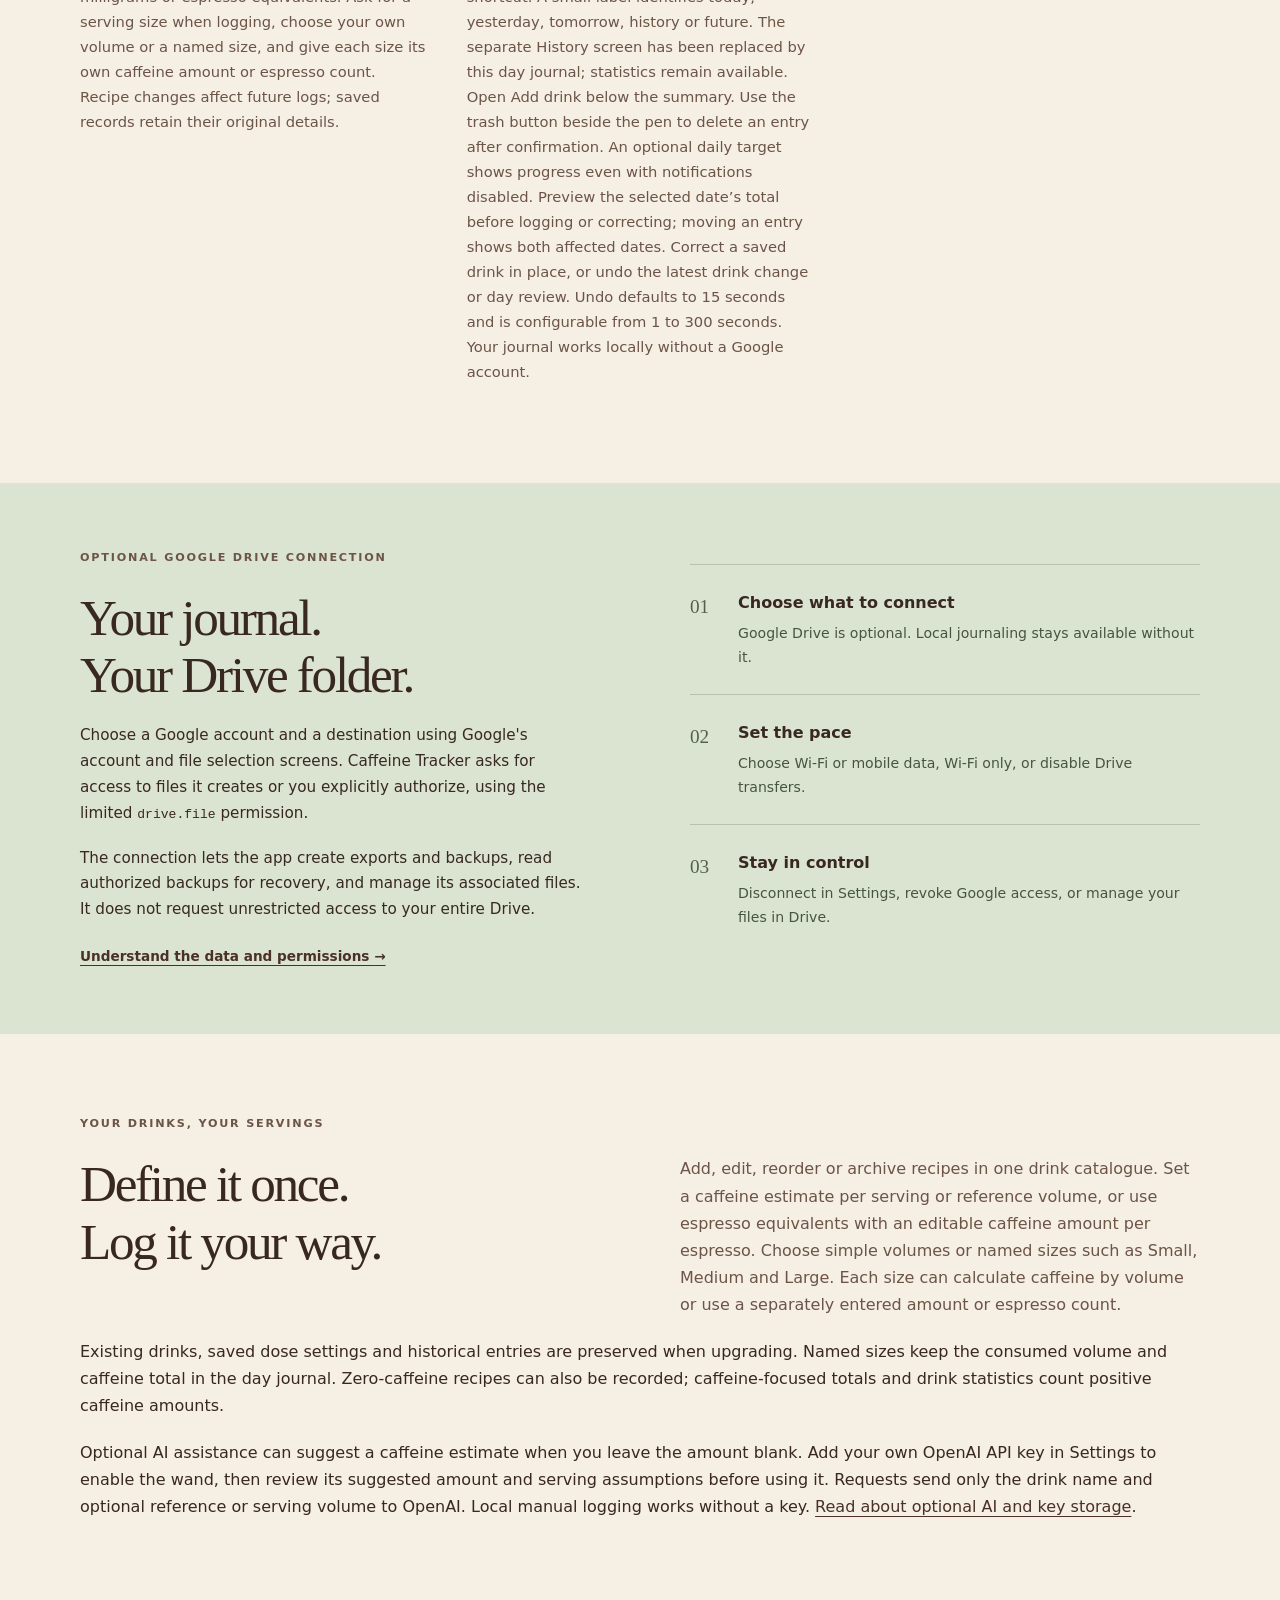
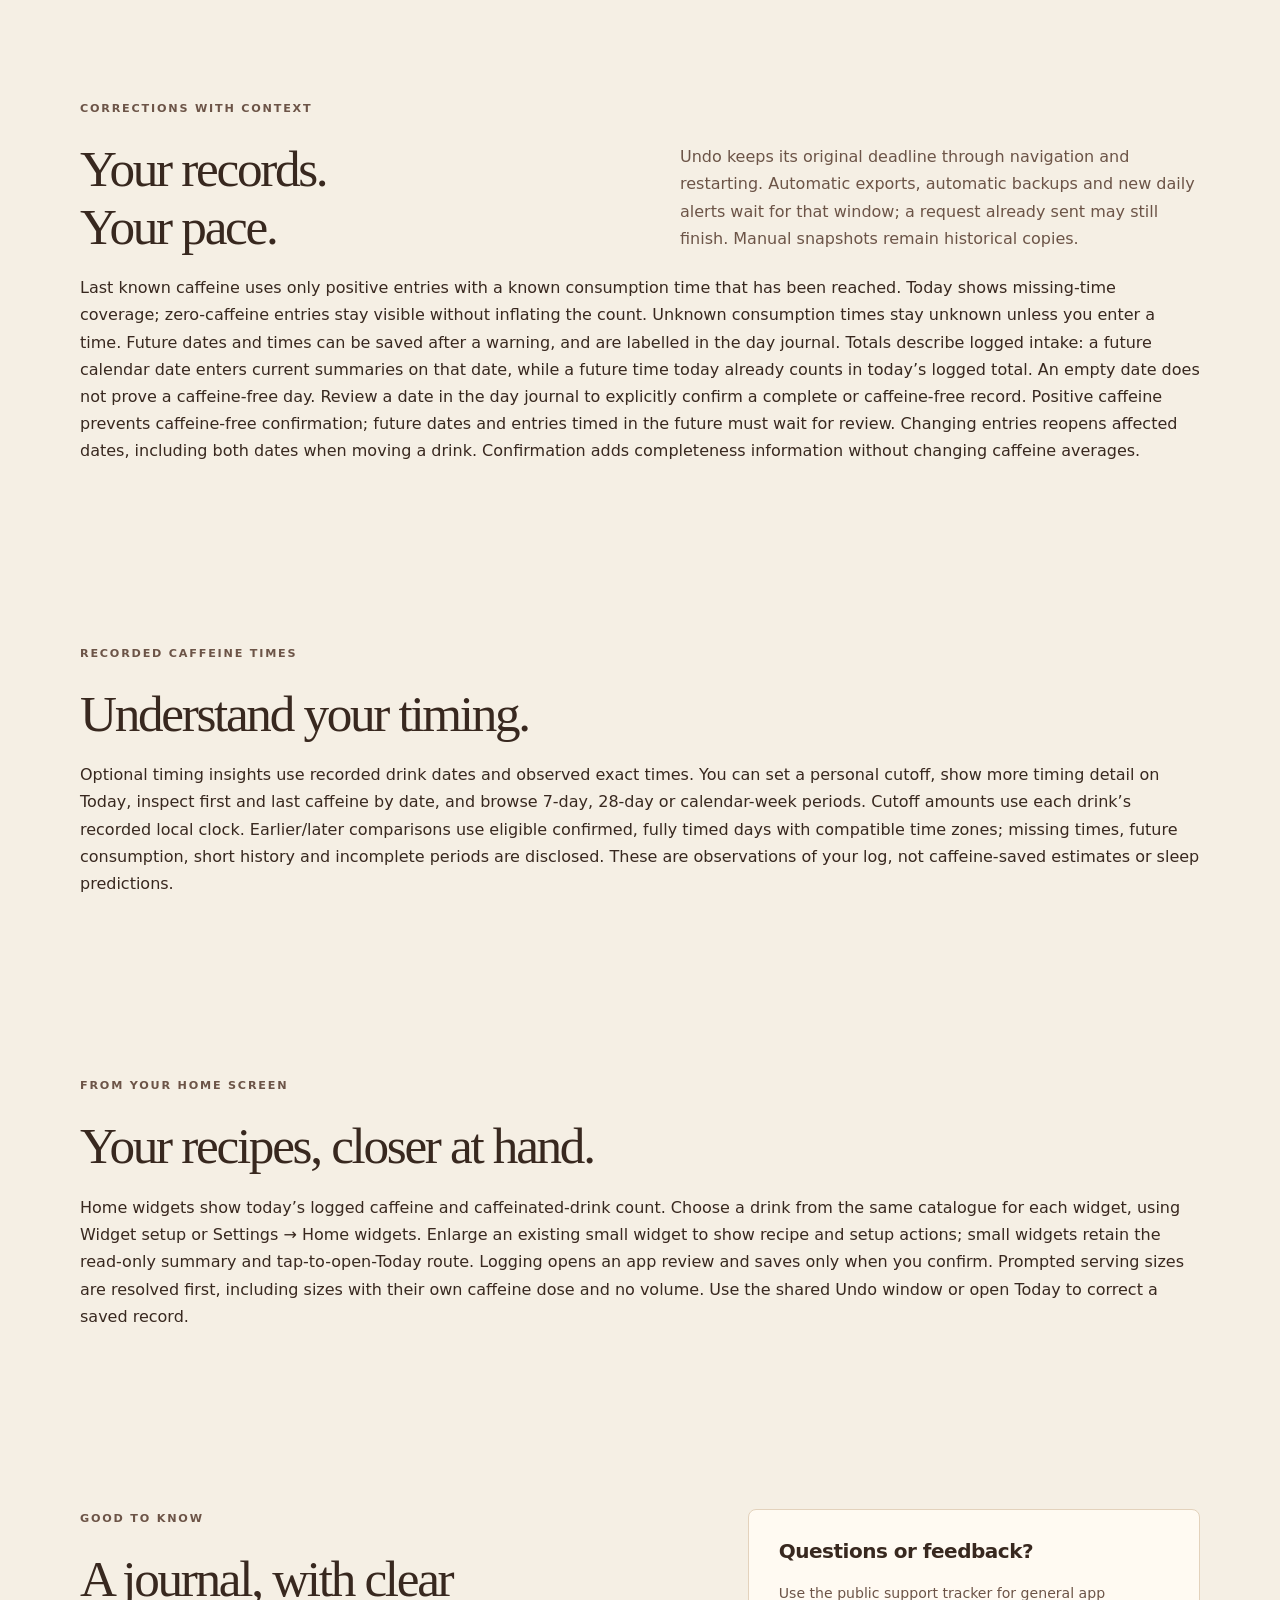
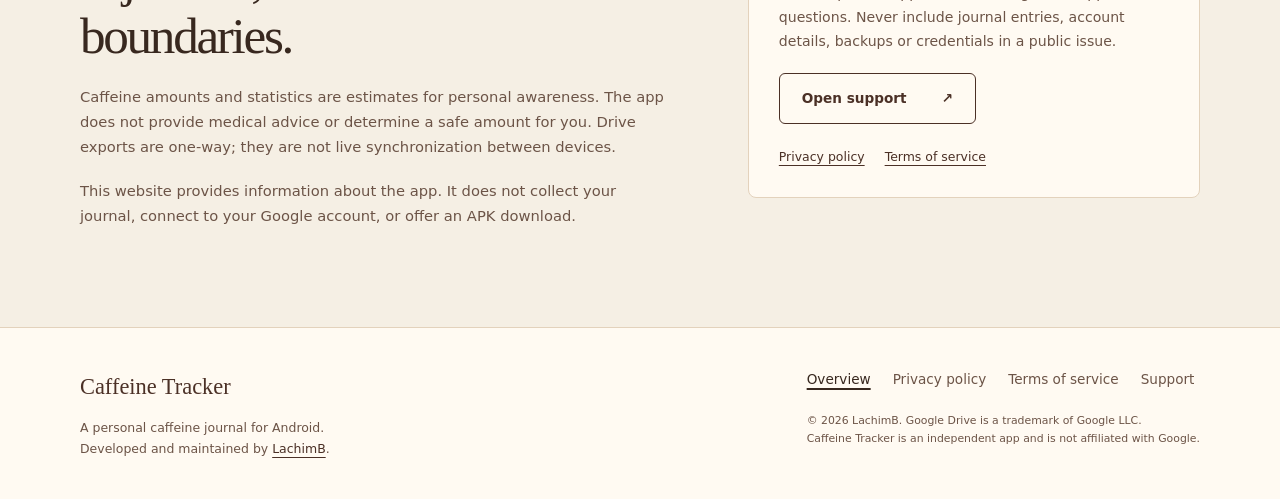
==== commit e61396db: "Describe combined day journal navigation and explicit deletion" ====
--- a/index.html
+++ b/index.html
@@ -15,11 +15,11 @@
 <a class="skip" href="#main">Skip to content</a>
 <header class="site-header"><div class="header-inner"><a class="brand" href="index.html"><img src="assets/cup.svg" alt="" width="40" height="40"><span>Caffeine Tracker<small>A little more awareness, every day.</small></span></a><nav aria-label="Main navigation"><a href="index.html" aria-current="page">Overview</a><a href="privacy.html">Privacy policy</a><a href="terms.html">Terms of service</a></nav></div></header>
 <main id="main">
-<section class="hero wrap"><div class="hero-copy"><p class="eyebrow">CAFFEINE TRACKER / ANDROID</p><h1>Your daily caffeine.<br><em>A clearer picture.</em></h1><p class="lead">A simple place for the coffee, tea and other caffeine in your day. Keep a personal journal, explore your habits, and choose whether to save a copy to your own Google Drive.</p><div class="callout"><strong>Feature availability</strong><p>The day review update adds explicit complete and caffeine-free confirmations in Today and History. Entry changes reopen affected dates, and the latest review action can be undone. An optional evening reminder is independent of caffeine targets. Existing journal entries, recipes and caffeine averages keep their meaning.</p></div><div class="actions"><a class="button" href="#how-it-works">Meet the app <span aria-hidden="true">↗</span></a><a class="text-link" href="privacy.html">Read our privacy policy</a></div><p class="quiet">Saved on your phone first. Google Drive is optional.</p></div><div class="coffee-art" role="img" aria-label="An illustrated coffee cup with the words: A little awareness in every cup."><div class="art-top"><span>THE EVERYDAY JOURNAL</span><span aria-hidden="true">✦</span></div><svg viewBox="0 0 360 290" aria-hidden="true"><ellipse cx="170" cy="241" rx="113" ry="17" fill="#d5bc9c"/><path d="M246 95h17c64 0 59 85-6 85h-14" fill="none" stroke="#4b3026" stroke-width="16"/><path d="M78 90h176l-10 96c-3 41-33 57-78 57s-72-22-77-57z" fill="#fffaf2" stroke="#4b3026" stroke-width="4"/><ellipse cx="166" cy="91" rx="88" ry="22" fill="#eedec9" stroke="#4b3026" stroke-width="4"/><ellipse cx="166" cy="94" rx="70" ry="12" fill="#4b3026"/><path d="M134 55c-20-21 19-23 0-47m34 47c-20-21 19-23 0-47m34 47c-20-21 19-23 0-47" fill="none" stroke="#947354" stroke-width="5" stroke-linecap="round"/><path d="M148 154c17-20 38-5 24 11l-16 17-17-17c-14-16 7-31 17-17" fill="#506246"/></svg><p>A little awareness<br><em>in every cup.</em></p><span class="art-bottom">YOUR ROUTINE. YOUR RECORDS.</span></div></section>
+<section class="hero wrap"><div class="hero-copy"><p class="eyebrow">CAFFEINE TRACKER / ANDROID</p><h1>Your daily caffeine.<br><em>A clearer picture.</em></h1><p class="lead">A simple place for the coffee, tea and other caffeine in your day. Keep a personal journal, explore your habits, and choose whether to save a copy to your own Google Drive.</p><div class="callout"><strong>Feature availability</strong><p>The day review update adds explicit complete and caffeine-free confirmations in the day journal. Entry changes reopen affected dates, and the latest review action can be undone. An optional evening reminder is independent of caffeine targets. Existing journal entries, recipes and caffeine averages keep their meaning.</p></div><div class="actions"><a class="button" href="#how-it-works">Meet the app <span aria-hidden="true">↗</span></a><a class="text-link" href="privacy.html">Read our privacy policy</a></div><p class="quiet">Saved on your phone first. Google Drive is optional.</p></div><div class="coffee-art" role="img" aria-label="An illustrated coffee cup with the words: A little awareness in every cup."><div class="art-top"><span>THE EVERYDAY JOURNAL</span><span aria-hidden="true">✦</span></div><svg viewBox="0 0 360 290" aria-hidden="true"><ellipse cx="170" cy="241" rx="113" ry="17" fill="#d5bc9c"/><path d="M246 95h17c64 0 59 85-6 85h-14" fill="none" stroke="#4b3026" stroke-width="16"/><path d="M78 90h176l-10 96c-3 41-33 57-78 57s-72-22-77-57z" fill="#fffaf2" stroke="#4b3026" stroke-width="4"/><ellipse cx="166" cy="91" rx="88" ry="22" fill="#eedec9" stroke="#4b3026" stroke-width="4"/><ellipse cx="166" cy="94" rx="70" ry="12" fill="#4b3026"/><path d="M134 55c-20-21 19-23 0-47m34 47c-20-21 19-23 0-47m34 47c-20-21 19-23 0-47" fill="none" stroke="#947354" stroke-width="5" stroke-linecap="round"/><path d="M148 154c17-20 38-5 24 11l-16 17-17-17c-14-16 7-31 17-17" fill="#506246"/></svg><p>A little awareness<br><em>in every cup.</em></p><span class="art-bottom">YOUR ROUTINE. YOUR RECORDS.</span></div></section>
 <div class="promise-strip"><div class="wrap"><span>01 / Log at your own pace</span><span>02 / See your daily patterns</span><span>03 / Keep control of your data</span></div></div>
-<section id="how-it-works" class="wrap section"><div class="section-heading"><p class="eyebrow">A JOURNAL THAT FITS YOUR DAY</p><h2>Small entries.<br>Useful perspective.</h2><p>Caffeine Tracker is a personal Android app, maintained by LachimB. It helps you record caffeine intake and review the history you choose to keep.</p></div><div class="features"><article><span class="number">01</span><h3>Record the details</h3><p>Log a drink with its caffeine amount, date and time, and an optional note. Use one editable drink list for logging and History, with estimated starter recipes. Define caffeine in milligrams or espresso equivalents. Ask for a serving size when logging, choose your own volume or a named size, and give each size its own caffeine amount or espresso count. Recipe changes affect future logs; saved records retain their original details.</p></article><article><span class="number">02</span><h3>Start with Today</h3><p>See your logged caffeine and today’s entries together. Open the separate Add drink screen from the button below the summary, or browse History and statistics. An optional daily target shows progress even with notifications disabled. Preview the selected date’s total before logging or correcting; moving an entry shows both affected dates. Correct a saved drink in place, or undo the latest drink change or day review. Undo defaults to 15 seconds and is configurable from 1 to 300 seconds. Your journal works locally without a Google account.</p></article><article><span class="number">03</span><h3>Choose your own backup</h3><p>Optionally connect Google Drive for one-way drink exports, manual history snapshots and full app backups. Restore a supported backup when you need to recover your journal.</p></article></div></section>
+<section id="how-it-works" class="wrap section"><div class="section-heading"><p class="eyebrow">A JOURNAL THAT FITS YOUR DAY</p><h2>Small entries.<br>Useful perspective.</h2><p>Caffeine Tracker is a personal Android app, maintained by LachimB. It helps you record caffeine intake and review the history you choose to keep.</p></div><div class="features"><article><span class="number">01</span><h3>Record the details</h3><p>Log a drink with its caffeine amount, date and time, and an optional note. Use one editable drink list for logging and the day journal, with estimated starter recipes. Define caffeine in milligrams or espresso equivalents. Ask for a serving size when logging, choose your own volume or a named size, and give each size its own caffeine amount or espresso count. Recipe changes affect future logs; saved records retain their original details.</p></article><article><span class="number">02</span><h3>Start with Today</h3><p>See logged caffeine and entries for one date at a time. Swipe right for the previous day or left for the next, or tap the day overview to choose a date from the calendar with a Today shortcut. A small label identifies today, yesterday, tomorrow, history or future. The separate History screen has been replaced by this day journal; statistics remain available. Open Add drink below the summary. Use the trash button beside the pen to delete an entry after confirmation. An optional daily target shows progress even with notifications disabled. Preview the selected date’s total before logging or correcting; moving an entry shows both affected dates. Correct a saved drink in place, or undo the latest drink change or day review. Undo defaults to 15 seconds and is configurable from 1 to 300 seconds. Your journal works locally without a Google account.</p></article><article><span class="number">03</span><h3>Choose your own backup</h3><p>Optionally connect Google Drive for one-way drink exports, manual history snapshots and full app backups. Restore a supported backup when you need to recover your journal.</p></article></div></section>
 <section class="drive-section"><div class="wrap drive-grid"><div><p class="eyebrow">OPTIONAL GOOGLE DRIVE CONNECTION</p><h2>Your journal.<br>Your Drive folder.</h2><p>Choose a Google account and a destination using Google's account and file selection screens. Caffeine Tracker asks for access to files it creates or you explicitly authorize, using the limited <code>drive.file</code> permission.</p><p>The connection lets the app create exports and backups, read authorized backups for recovery, and manage its associated files. It does not request unrestricted access to your entire Drive.</p><a class="text-link" href="privacy.html#google-drive">Understand the data and permissions <span aria-hidden="true">→</span></a></div><ol class="steps"><li><strong>Choose what to connect</strong><span>Google Drive is optional. Local journaling stays available without it.</span></li><li><strong>Set the pace</strong><span>Choose Wi-Fi or mobile data, Wi-Fi only, or disable Drive transfers.</span></li><li><strong>Stay in control</strong><span>Disconnect in Settings, revoke Google access, or manage your files in Drive.</span></li></ol></div></section>
-<section id="drink-catalogue" class="wrap section"><div class="section-heading"><p class="eyebrow">YOUR DRINKS, YOUR SERVINGS</p><h2>Define it once.<br>Log it your way.</h2><p>Add, edit, reorder or archive recipes in one drink catalogue. Set a caffeine estimate per serving or reference volume, or use espresso equivalents with an editable caffeine amount per espresso. Choose simple volumes or named sizes such as Small, Medium and Large. Each size can calculate caffeine by volume or use a separately entered amount or espresso count.</p></div><p>Existing drinks, saved dose settings and historical entries are preserved when upgrading. Named sizes keep the consumed volume and caffeine total in History. Zero-caffeine recipes can also be recorded; caffeine-focused totals and drink statistics count positive caffeine amounts.</p><p>Optional AI assistance can suggest a caffeine estimate when you leave the amount blank. Add your own OpenAI API key in Settings to enable the wand, then review its suggested amount and serving assumptions before using it. Requests send only the drink name and optional reference or serving volume to OpenAI. Local manual logging works without a key. <a href="privacy.html#optional-ai">Read about optional AI and key storage</a>.</p></section><section class="wrap section"><div class="section-heading"><p class="eyebrow">CORRECTIONS WITH CONTEXT</p><h2>Your records.<br>Your pace.</h2><p>Undo keeps its original deadline through navigation and restarting. Automatic exports, automatic backups and new daily alerts wait for that window; a request already sent may still finish. Manual snapshots remain historical copies.</p></div><p>Last known caffeine uses only positive entries with a known consumption time that has been reached. Today shows missing-time coverage; zero-caffeine entries stay visible without inflating the count. Unknown consumption times stay unknown unless you enter a time. Future dates and times can be saved after a warning, and are labelled in History. Totals describe logged intake: a future calendar date enters current summaries on that date, while a future time today already counts in today’s logged total. An empty date does not prove a caffeine-free day. Review a date in Today or History to explicitly confirm a complete or caffeine-free record. Positive caffeine prevents caffeine-free confirmation; future dates and entries timed in the future must wait for review. Changing entries reopens affected dates, including both dates when moving a drink. Confirmation adds completeness information without changing caffeine averages.</p></section><section class="wrap section"><div class="section-heading"><p class="eyebrow">RECORDED CAFFEINE TIMES</p><h2>Understand your timing.</h2></div><p>Optional timing insights use recorded drink dates and observed exact times. You can set a personal cutoff, show more timing detail on Today, inspect first and last caffeine by date, and browse 7-day, 28-day or calendar-week periods. Cutoff amounts use each drink’s recorded local clock. Earlier/later comparisons use eligible confirmed, fully timed days with compatible time zones; missing times, future consumption, short history and incomplete periods are disclosed. These are observations of your log, not caffeine-saved estimates or sleep predictions.</p></section><section class="wrap section"><div class="section-heading"><p class="eyebrow">FROM YOUR HOME SCREEN</p><h2>Your recipes, closer at hand.</h2></div><p>Home widgets show today’s logged caffeine and caffeinated-drink count. Choose a drink from the same catalogue for each widget, using Widget setup or Settings → Home widgets. Enlarge an existing small widget to show recipe and setup actions; small widgets retain the read-only summary and tap-to-open-Today route. Logging opens an app review and saves only when you confirm. Prompted serving sizes are resolved first, including sizes with their own caffeine dose and no volume. Use the shared Undo window or open Today to correct a saved record.</p></section><section class="wrap section closing"><div><p class="eyebrow">GOOD TO KNOW</p><h2>A journal, with clear boundaries.</h2><p>Caffeine amounts and statistics are estimates for personal awareness. The app does not provide medical advice or determine a safe amount for you. Drive exports are one-way; they are not live synchronization between devices.</p><p>This website provides information about the app. It does not collect your journal, connect to your Google account, or offer an APK download.</p></div><aside class="support"><h3>Questions or feedback?</h3><p>Use the public support tracker for general app questions. Never include journal entries, account details, backups or credentials in a public issue.</p><a class="button secondary" href="https://github.com/LachimB/caffeine-tracker-info/issues">Open support <span aria-hidden="true">↗</span></a><div class="legal-links"><a href="privacy.html">Privacy policy</a><a href="terms.html">Terms of service</a></div></aside></section>
+<section id="drink-catalogue" class="wrap section"><div class="section-heading"><p class="eyebrow">YOUR DRINKS, YOUR SERVINGS</p><h2>Define it once.<br>Log it your way.</h2><p>Add, edit, reorder or archive recipes in one drink catalogue. Set a caffeine estimate per serving or reference volume, or use espresso equivalents with an editable caffeine amount per espresso. Choose simple volumes or named sizes such as Small, Medium and Large. Each size can calculate caffeine by volume or use a separately entered amount or espresso count.</p></div><p>Existing drinks, saved dose settings and historical entries are preserved when upgrading. Named sizes keep the consumed volume and caffeine total in the day journal. Zero-caffeine recipes can also be recorded; caffeine-focused totals and drink statistics count positive caffeine amounts.</p><p>Optional AI assistance can suggest a caffeine estimate when you leave the amount blank. Add your own OpenAI API key in Settings to enable the wand, then review its suggested amount and serving assumptions before using it. Requests send only the drink name and optional reference or serving volume to OpenAI. Local manual logging works without a key. <a href="privacy.html#optional-ai">Read about optional AI and key storage</a>.</p></section><section class="wrap section"><div class="section-heading"><p class="eyebrow">CORRECTIONS WITH CONTEXT</p><h2>Your records.<br>Your pace.</h2><p>Undo keeps its original deadline through navigation and restarting. Automatic exports, automatic backups and new daily alerts wait for that window; a request already sent may still finish. Manual snapshots remain historical copies.</p></div><p>Last known caffeine uses only positive entries with a known consumption time that has been reached. Today shows missing-time coverage; zero-caffeine entries stay visible without inflating the count. Unknown consumption times stay unknown unless you enter a time. Future dates and times can be saved after a warning, and are labelled in the day journal. Totals describe logged intake: a future calendar date enters current summaries on that date, while a future time today already counts in today’s logged total. An empty date does not prove a caffeine-free day. Review a date in the day journal to explicitly confirm a complete or caffeine-free record. Positive caffeine prevents caffeine-free confirmation; future dates and entries timed in the future must wait for review. Changing entries reopens affected dates, including both dates when moving a drink. Confirmation adds completeness information without changing caffeine averages.</p></section><section class="wrap section"><div class="section-heading"><p class="eyebrow">RECORDED CAFFEINE TIMES</p><h2>Understand your timing.</h2></div><p>Optional timing insights use recorded drink dates and observed exact times. You can set a personal cutoff, show more timing detail on Today, inspect first and last caffeine by date, and browse 7-day, 28-day or calendar-week periods. Cutoff amounts use each drink’s recorded local clock. Earlier/later comparisons use eligible confirmed, fully timed days with compatible time zones; missing times, future consumption, short history and incomplete periods are disclosed. These are observations of your log, not caffeine-saved estimates or sleep predictions.</p></section><section class="wrap section"><div class="section-heading"><p class="eyebrow">FROM YOUR HOME SCREEN</p><h2>Your recipes, closer at hand.</h2></div><p>Home widgets show today’s logged caffeine and caffeinated-drink count. Choose a drink from the same catalogue for each widget, using Widget setup or Settings → Home widgets. Enlarge an existing small widget to show recipe and setup actions; small widgets retain the read-only summary and tap-to-open-Today route. Logging opens an app review and saves only when you confirm. Prompted serving sizes are resolved first, including sizes with their own caffeine dose and no volume. Use the shared Undo window or open Today to correct a saved record.</p></section><section class="wrap section closing"><div><p class="eyebrow">GOOD TO KNOW</p><h2>A journal, with clear boundaries.</h2><p>Caffeine amounts and statistics are estimates for personal awareness. The app does not provide medical advice or determine a safe amount for you. Drive exports are one-way; they are not live synchronization between devices.</p><p>This website provides information about the app. It does not collect your journal, connect to your Google account, or offer an APK download.</p></div><aside class="support"><h3>Questions or feedback?</h3><p>Use the public support tracker for general app questions. Never include journal entries, account details, backups or credentials in a public issue.</p><a class="button secondary" href="https://github.com/LachimB/caffeine-tracker-info/issues">Open support <span aria-hidden="true">↗</span></a><div class="legal-links"><a href="privacy.html">Privacy policy</a><a href="terms.html">Terms of service</a></div></aside></section>
 </main>
 <footer class="site-footer"><div><a class="footer-brand" href="index.html">Caffeine Tracker</a><p>A personal caffeine journal for Android.<br>Developed and maintained by <a href="https://github.com/LachimB">LachimB</a>.</p></div><div><nav aria-label="Footer navigation"><a href="index.html" aria-current="page">Overview</a><a href="privacy.html">Privacy policy</a><a href="terms.html">Terms of service</a><a href="https://github.com/LachimB/caffeine-tracker-info/issues">Support</a></nav><p class="fine">© 2026 LachimB. Google Drive is a trademark of Google LLC.<br>Caffeine Tracker is an independent app and is not affiliated with Google.</p></div></footer>
 </body>
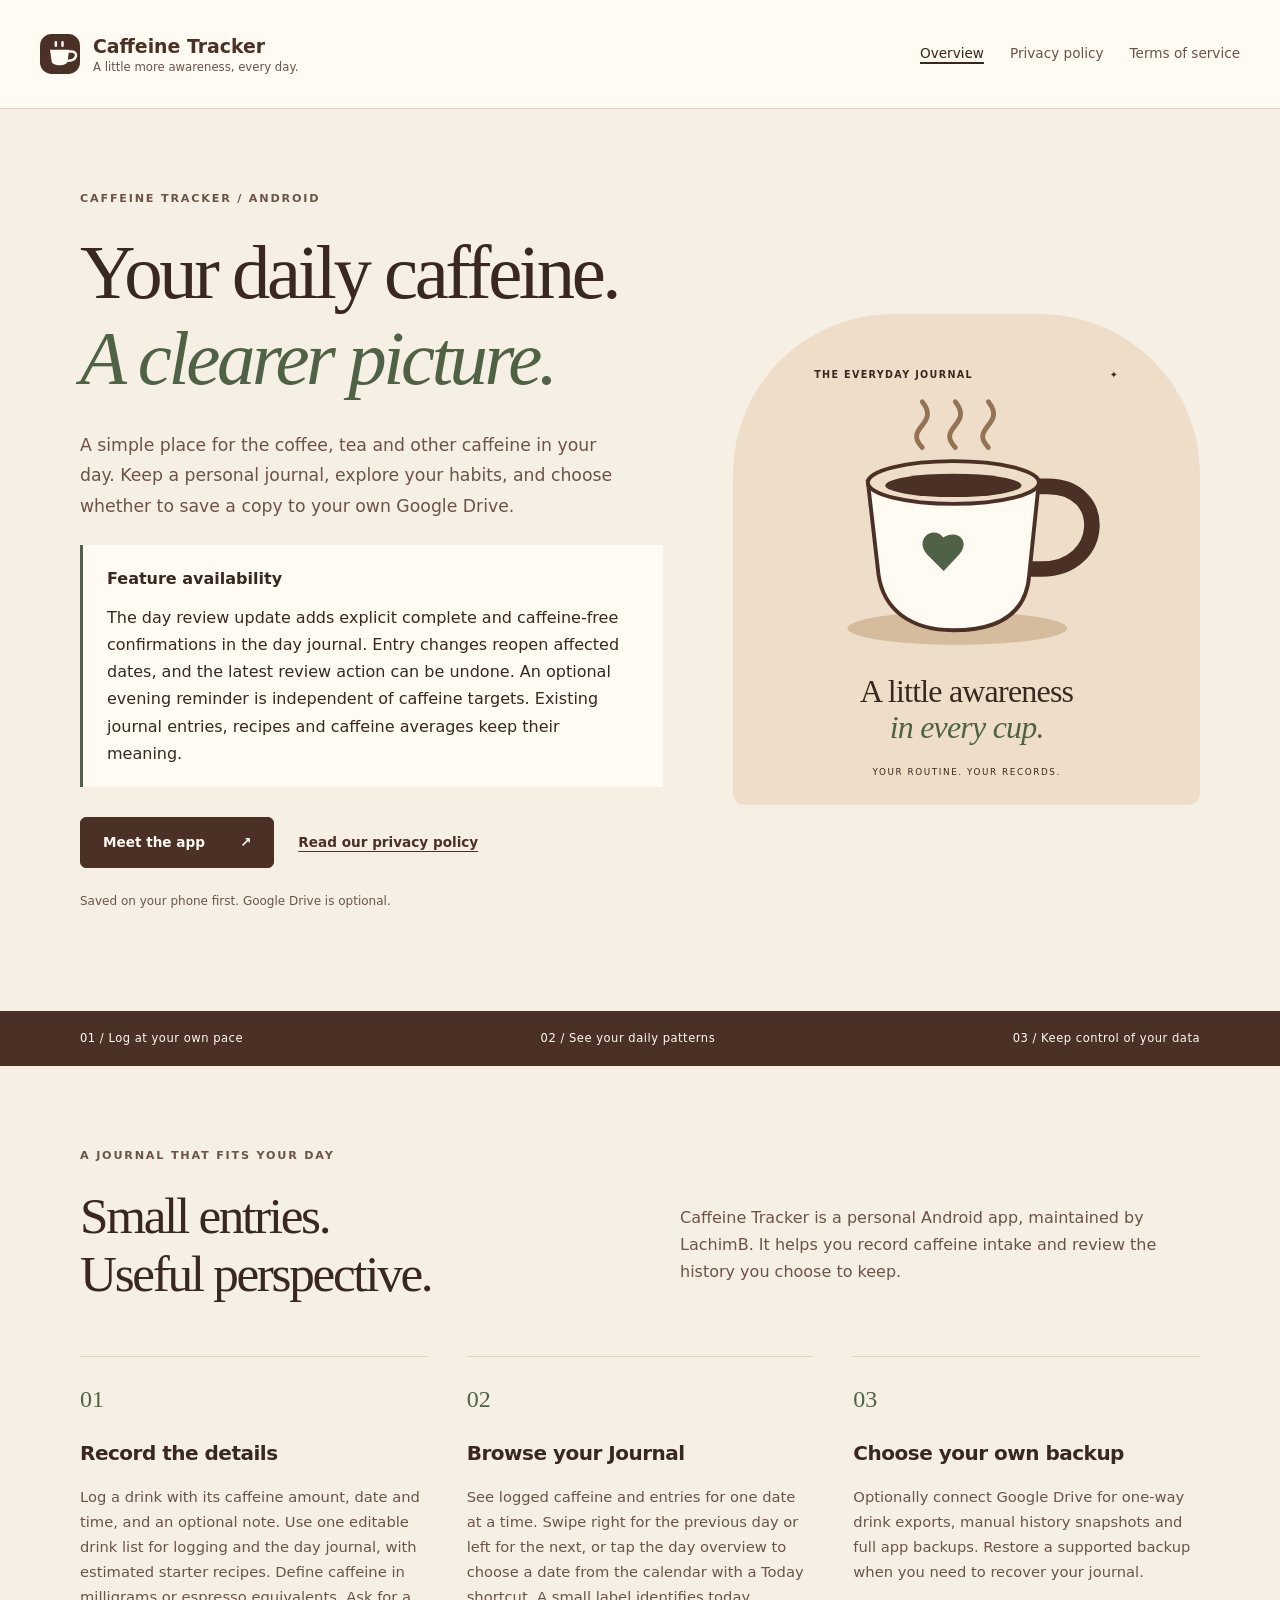
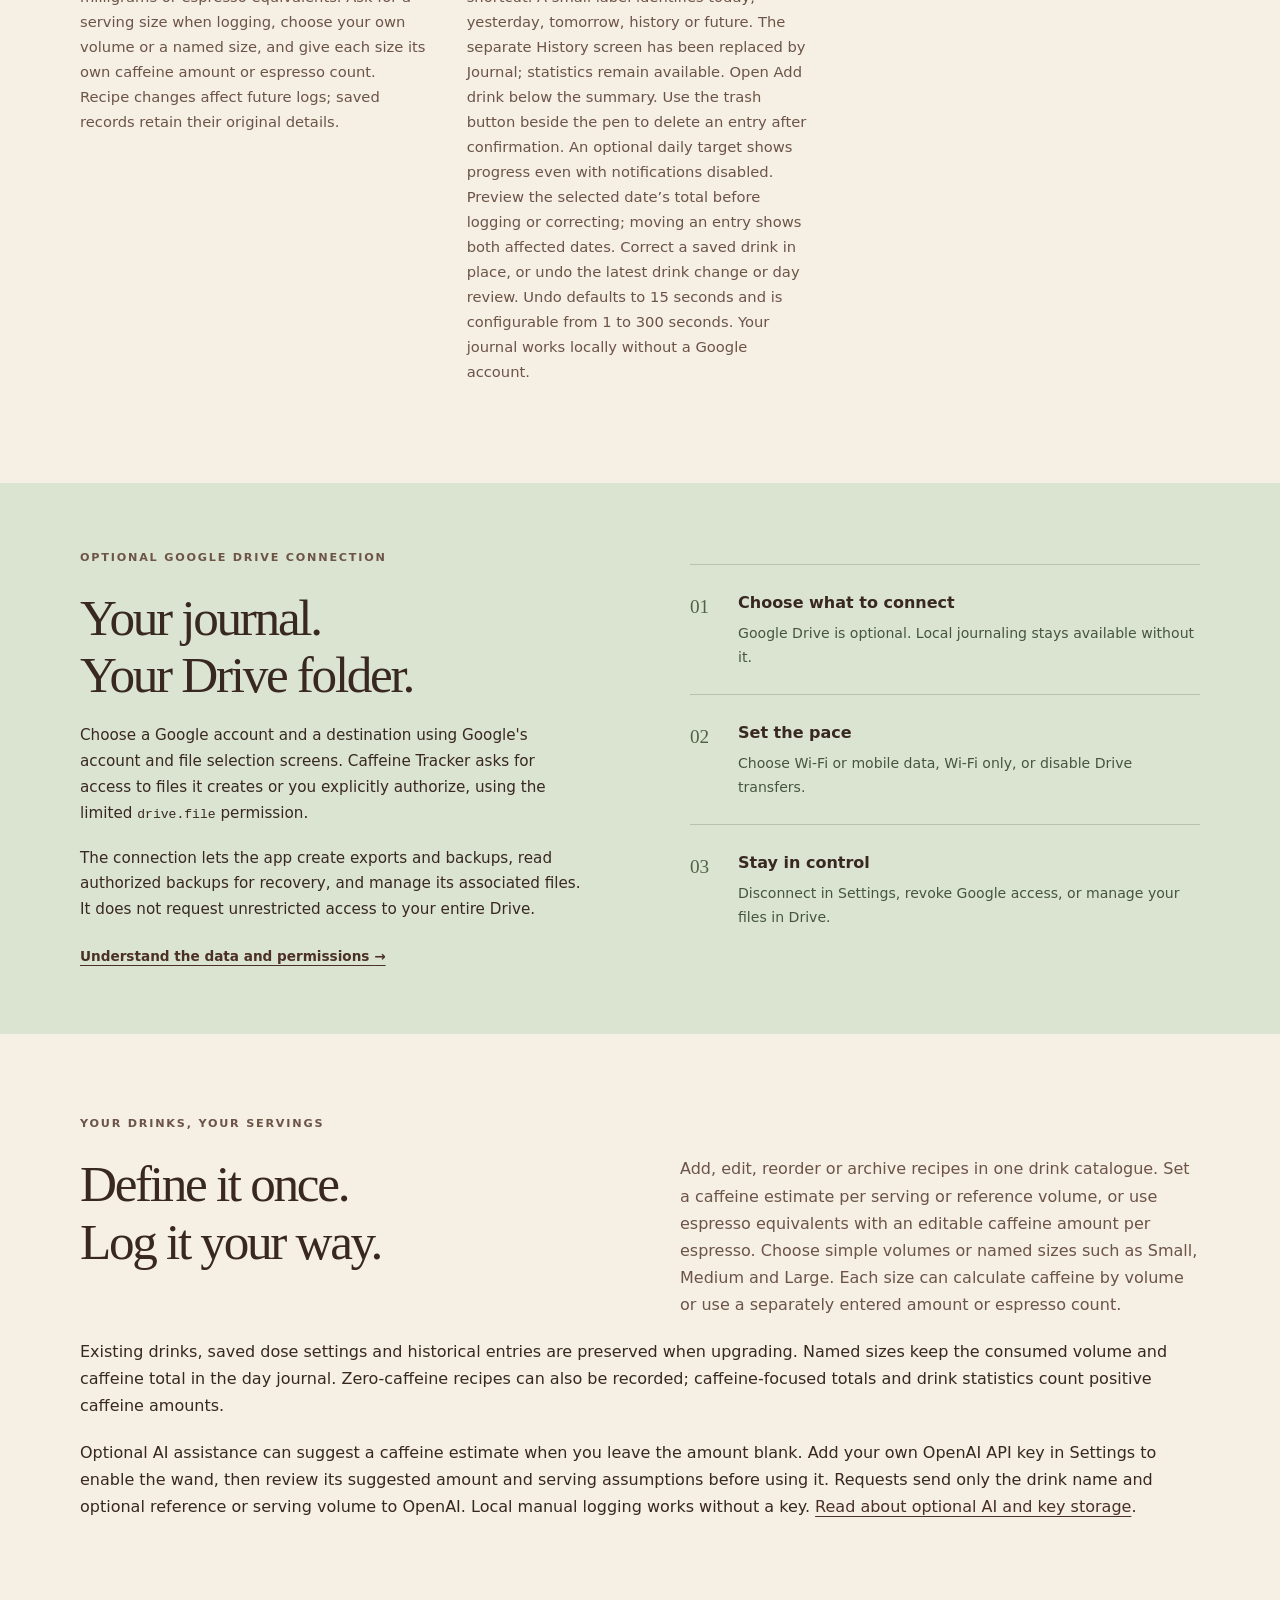
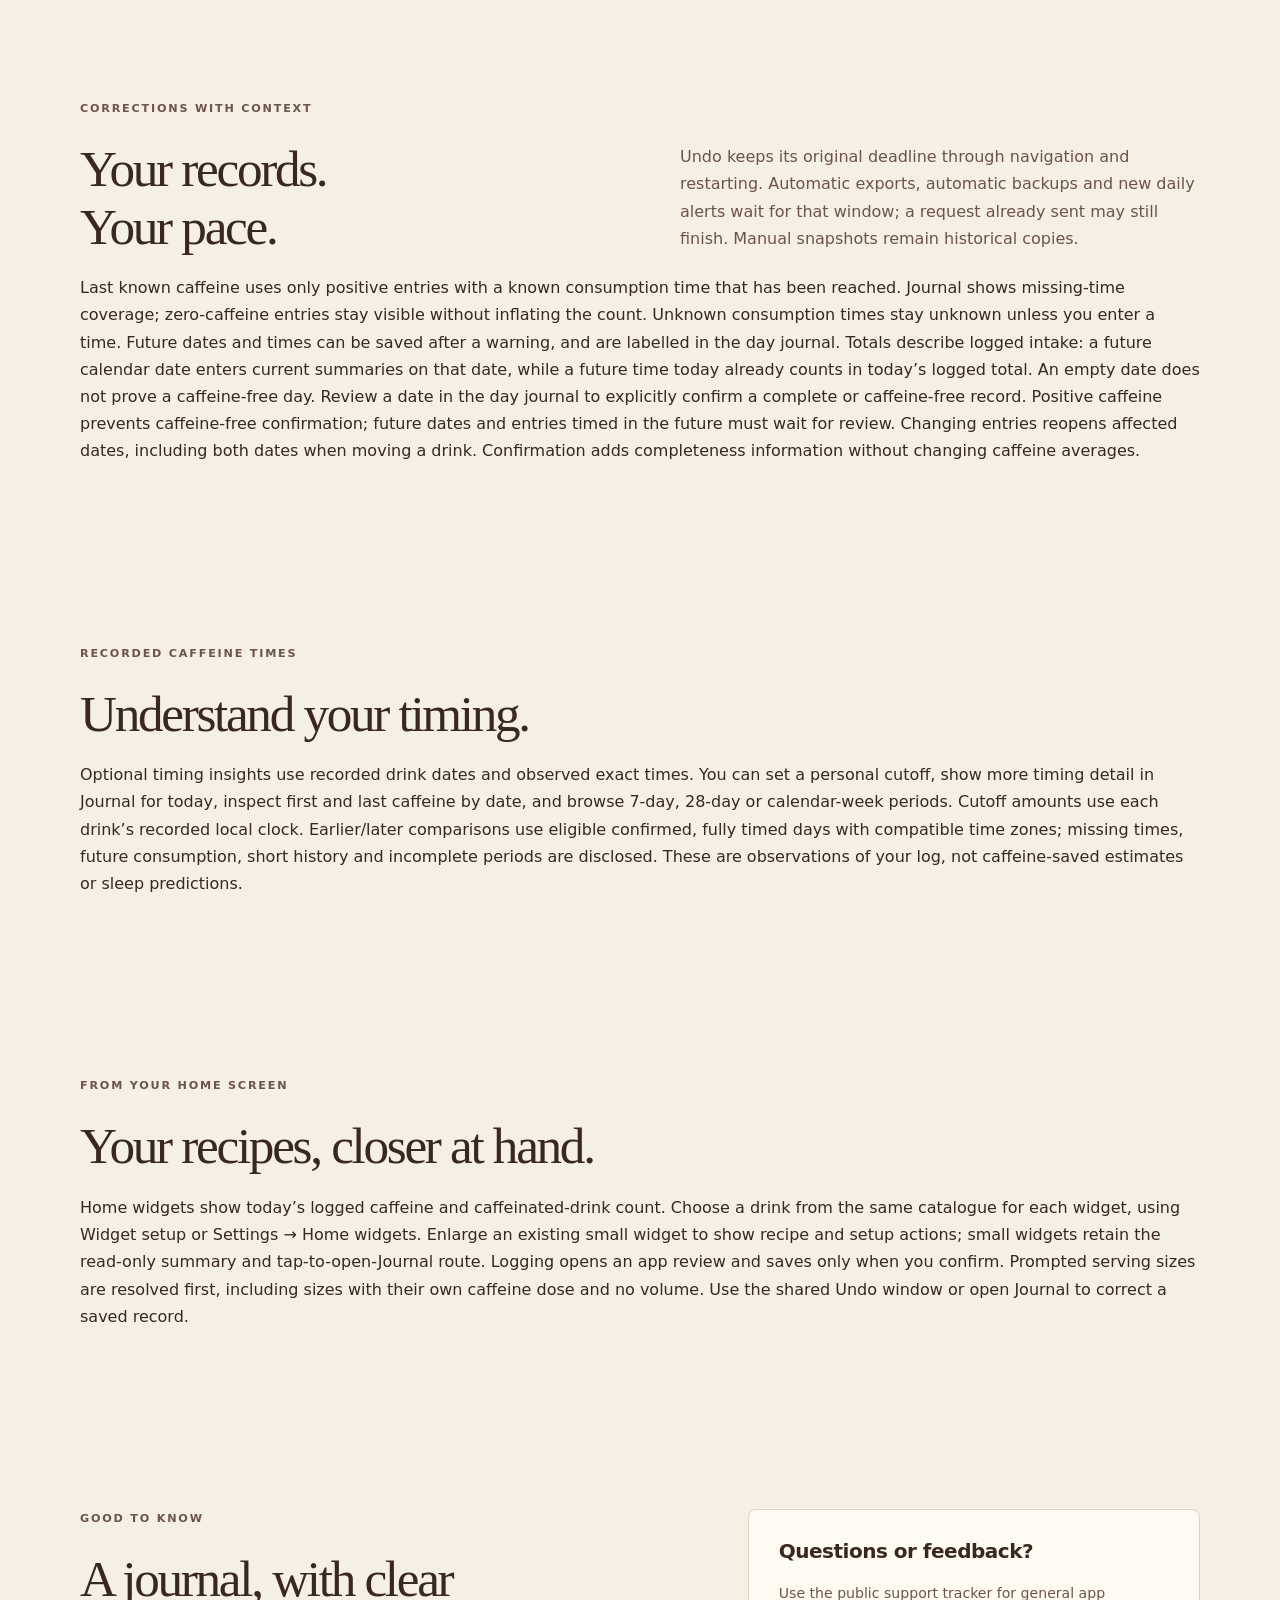
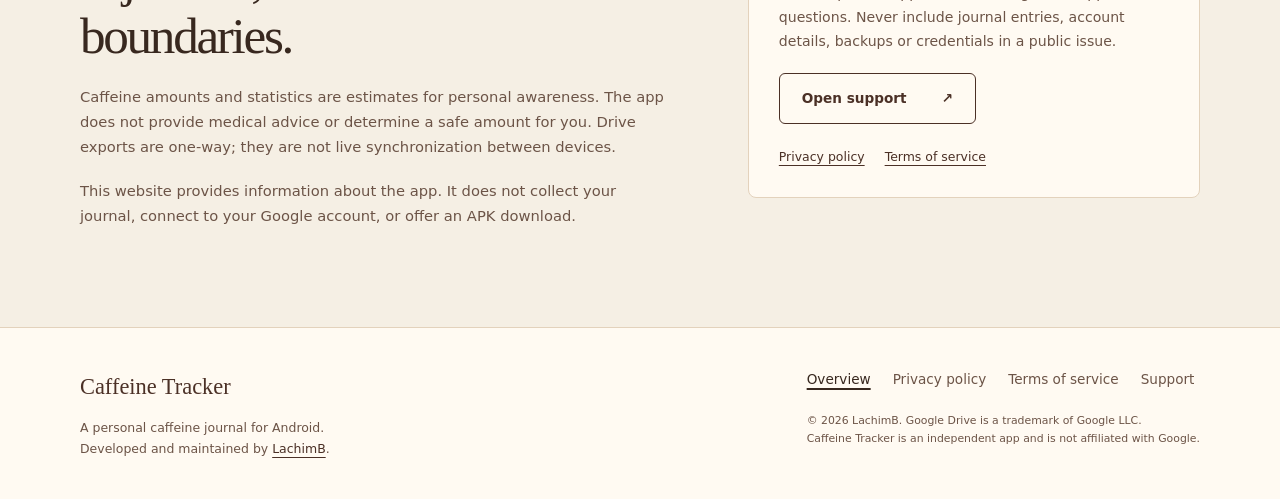
==== commit 5ba7f2e6: "Name the combined day screen Journal throughout public guidance" ====
--- a/index.html
+++ b/index.html
@@ -17,9 +17,9 @@
 <main id="main">
 <section class="hero wrap"><div class="hero-copy"><p class="eyebrow">CAFFEINE TRACKER / ANDROID</p><h1>Your daily caffeine.<br><em>A clearer picture.</em></h1><p class="lead">A simple place for the coffee, tea and other caffeine in your day. Keep a personal journal, explore your habits, and choose whether to save a copy to your own Google Drive.</p><div class="callout"><strong>Feature availability</strong><p>The day review update adds explicit complete and caffeine-free confirmations in the day journal. Entry changes reopen affected dates, and the latest review action can be undone. An optional evening reminder is independent of caffeine targets. Existing journal entries, recipes and caffeine averages keep their meaning.</p></div><div class="actions"><a class="button" href="#how-it-works">Meet the app <span aria-hidden="true">↗</span></a><a class="text-link" href="privacy.html">Read our privacy policy</a></div><p class="quiet">Saved on your phone first. Google Drive is optional.</p></div><div class="coffee-art" role="img" aria-label="An illustrated coffee cup with the words: A little awareness in every cup."><div class="art-top"><span>THE EVERYDAY JOURNAL</span><span aria-hidden="true">✦</span></div><svg viewBox="0 0 360 290" aria-hidden="true"><ellipse cx="170" cy="241" rx="113" ry="17" fill="#d5bc9c"/><path d="M246 95h17c64 0 59 85-6 85h-14" fill="none" stroke="#4b3026" stroke-width="16"/><path d="M78 90h176l-10 96c-3 41-33 57-78 57s-72-22-77-57z" fill="#fffaf2" stroke="#4b3026" stroke-width="4"/><ellipse cx="166" cy="91" rx="88" ry="22" fill="#eedec9" stroke="#4b3026" stroke-width="4"/><ellipse cx="166" cy="94" rx="70" ry="12" fill="#4b3026"/><path d="M134 55c-20-21 19-23 0-47m34 47c-20-21 19-23 0-47m34 47c-20-21 19-23 0-47" fill="none" stroke="#947354" stroke-width="5" stroke-linecap="round"/><path d="M148 154c17-20 38-5 24 11l-16 17-17-17c-14-16 7-31 17-17" fill="#506246"/></svg><p>A little awareness<br><em>in every cup.</em></p><span class="art-bottom">YOUR ROUTINE. YOUR RECORDS.</span></div></section>
 <div class="promise-strip"><div class="wrap"><span>01 / Log at your own pace</span><span>02 / See your daily patterns</span><span>03 / Keep control of your data</span></div></div>
-<section id="how-it-works" class="wrap section"><div class="section-heading"><p class="eyebrow">A JOURNAL THAT FITS YOUR DAY</p><h2>Small entries.<br>Useful perspective.</h2><p>Caffeine Tracker is a personal Android app, maintained by LachimB. It helps you record caffeine intake and review the history you choose to keep.</p></div><div class="features"><article><span class="number">01</span><h3>Record the details</h3><p>Log a drink with its caffeine amount, date and time, and an optional note. Use one editable drink list for logging and the day journal, with estimated starter recipes. Define caffeine in milligrams or espresso equivalents. Ask for a serving size when logging, choose your own volume or a named size, and give each size its own caffeine amount or espresso count. Recipe changes affect future logs; saved records retain their original details.</p></article><article><span class="number">02</span><h3>Start with Today</h3><p>See logged caffeine and entries for one date at a time. Swipe right for the previous day or left for the next, or tap the day overview to choose a date from the calendar with a Today shortcut. A small label identifies today, yesterday, tomorrow, history or future. The separate History screen has been replaced by this day journal; statistics remain available. Open Add drink below the summary. Use the trash button beside the pen to delete an entry after confirmation. An optional daily target shows progress even with notifications disabled. Preview the selected date’s total before logging or correcting; moving an entry shows both affected dates. Correct a saved drink in place, or undo the latest drink change or day review. Undo defaults to 15 seconds and is configurable from 1 to 300 seconds. Your journal works locally without a Google account.</p></article><article><span class="number">03</span><h3>Choose your own backup</h3><p>Optionally connect Google Drive for one-way drink exports, manual history snapshots and full app backups. Restore a supported backup when you need to recover your journal.</p></article></div></section>
+<section id="how-it-works" class="wrap section"><div class="section-heading"><p class="eyebrow">A JOURNAL THAT FITS YOUR DAY</p><h2>Small entries.<br>Useful perspective.</h2><p>Caffeine Tracker is a personal Android app, maintained by LachimB. It helps you record caffeine intake and review the history you choose to keep.</p></div><div class="features"><article><span class="number">01</span><h3>Record the details</h3><p>Log a drink with its caffeine amount, date and time, and an optional note. Use one editable drink list for logging and the day journal, with estimated starter recipes. Define caffeine in milligrams or espresso equivalents. Ask for a serving size when logging, choose your own volume or a named size, and give each size its own caffeine amount or espresso count. Recipe changes affect future logs; saved records retain their original details.</p></article><article><span class="number">02</span><h3>Browse your Journal</h3><p>See logged caffeine and entries for one date at a time. Swipe right for the previous day or left for the next, or tap the day overview to choose a date from the calendar with a Today shortcut. A small label identifies today, yesterday, tomorrow, history or future. The separate History screen has been replaced by Journal; statistics remain available. Open Add drink below the summary. Use the trash button beside the pen to delete an entry after confirmation. An optional daily target shows progress even with notifications disabled. Preview the selected date’s total before logging or correcting; moving an entry shows both affected dates. Correct a saved drink in place, or undo the latest drink change or day review. Undo defaults to 15 seconds and is configurable from 1 to 300 seconds. Your journal works locally without a Google account.</p></article><article><span class="number">03</span><h3>Choose your own backup</h3><p>Optionally connect Google Drive for one-way drink exports, manual history snapshots and full app backups. Restore a supported backup when you need to recover your journal.</p></article></div></section>
 <section class="drive-section"><div class="wrap drive-grid"><div><p class="eyebrow">OPTIONAL GOOGLE DRIVE CONNECTION</p><h2>Your journal.<br>Your Drive folder.</h2><p>Choose a Google account and a destination using Google's account and file selection screens. Caffeine Tracker asks for access to files it creates or you explicitly authorize, using the limited <code>drive.file</code> permission.</p><p>The connection lets the app create exports and backups, read authorized backups for recovery, and manage its associated files. It does not request unrestricted access to your entire Drive.</p><a class="text-link" href="privacy.html#google-drive">Understand the data and permissions <span aria-hidden="true">→</span></a></div><ol class="steps"><li><strong>Choose what to connect</strong><span>Google Drive is optional. Local journaling stays available without it.</span></li><li><strong>Set the pace</strong><span>Choose Wi-Fi or mobile data, Wi-Fi only, or disable Drive transfers.</span></li><li><strong>Stay in control</strong><span>Disconnect in Settings, revoke Google access, or manage your files in Drive.</span></li></ol></div></section>
-<section id="drink-catalogue" class="wrap section"><div class="section-heading"><p class="eyebrow">YOUR DRINKS, YOUR SERVINGS</p><h2>Define it once.<br>Log it your way.</h2><p>Add, edit, reorder or archive recipes in one drink catalogue. Set a caffeine estimate per serving or reference volume, or use espresso equivalents with an editable caffeine amount per espresso. Choose simple volumes or named sizes such as Small, Medium and Large. Each size can calculate caffeine by volume or use a separately entered amount or espresso count.</p></div><p>Existing drinks, saved dose settings and historical entries are preserved when upgrading. Named sizes keep the consumed volume and caffeine total in the day journal. Zero-caffeine recipes can also be recorded; caffeine-focused totals and drink statistics count positive caffeine amounts.</p><p>Optional AI assistance can suggest a caffeine estimate when you leave the amount blank. Add your own OpenAI API key in Settings to enable the wand, then review its suggested amount and serving assumptions before using it. Requests send only the drink name and optional reference or serving volume to OpenAI. Local manual logging works without a key. <a href="privacy.html#optional-ai">Read about optional AI and key storage</a>.</p></section><section class="wrap section"><div class="section-heading"><p class="eyebrow">CORRECTIONS WITH CONTEXT</p><h2>Your records.<br>Your pace.</h2><p>Undo keeps its original deadline through navigation and restarting. Automatic exports, automatic backups and new daily alerts wait for that window; a request already sent may still finish. Manual snapshots remain historical copies.</p></div><p>Last known caffeine uses only positive entries with a known consumption time that has been reached. Today shows missing-time coverage; zero-caffeine entries stay visible without inflating the count. Unknown consumption times stay unknown unless you enter a time. Future dates and times can be saved after a warning, and are labelled in the day journal. Totals describe logged intake: a future calendar date enters current summaries on that date, while a future time today already counts in today’s logged total. An empty date does not prove a caffeine-free day. Review a date in the day journal to explicitly confirm a complete or caffeine-free record. Positive caffeine prevents caffeine-free confirmation; future dates and entries timed in the future must wait for review. Changing entries reopens affected dates, including both dates when moving a drink. Confirmation adds completeness information without changing caffeine averages.</p></section><section class="wrap section"><div class="section-heading"><p class="eyebrow">RECORDED CAFFEINE TIMES</p><h2>Understand your timing.</h2></div><p>Optional timing insights use recorded drink dates and observed exact times. You can set a personal cutoff, show more timing detail on Today, inspect first and last caffeine by date, and browse 7-day, 28-day or calendar-week periods. Cutoff amounts use each drink’s recorded local clock. Earlier/later comparisons use eligible confirmed, fully timed days with compatible time zones; missing times, future consumption, short history and incomplete periods are disclosed. These are observations of your log, not caffeine-saved estimates or sleep predictions.</p></section><section class="wrap section"><div class="section-heading"><p class="eyebrow">FROM YOUR HOME SCREEN</p><h2>Your recipes, closer at hand.</h2></div><p>Home widgets show today’s logged caffeine and caffeinated-drink count. Choose a drink from the same catalogue for each widget, using Widget setup or Settings → Home widgets. Enlarge an existing small widget to show recipe and setup actions; small widgets retain the read-only summary and tap-to-open-Today route. Logging opens an app review and saves only when you confirm. Prompted serving sizes are resolved first, including sizes with their own caffeine dose and no volume. Use the shared Undo window or open Today to correct a saved record.</p></section><section class="wrap section closing"><div><p class="eyebrow">GOOD TO KNOW</p><h2>A journal, with clear boundaries.</h2><p>Caffeine amounts and statistics are estimates for personal awareness. The app does not provide medical advice or determine a safe amount for you. Drive exports are one-way; they are not live synchronization between devices.</p><p>This website provides information about the app. It does not collect your journal, connect to your Google account, or offer an APK download.</p></div><aside class="support"><h3>Questions or feedback?</h3><p>Use the public support tracker for general app questions. Never include journal entries, account details, backups or credentials in a public issue.</p><a class="button secondary" href="https://github.com/LachimB/caffeine-tracker-info/issues">Open support <span aria-hidden="true">↗</span></a><div class="legal-links"><a href="privacy.html">Privacy policy</a><a href="terms.html">Terms of service</a></div></aside></section>
+<section id="drink-catalogue" class="wrap section"><div class="section-heading"><p class="eyebrow">YOUR DRINKS, YOUR SERVINGS</p><h2>Define it once.<br>Log it your way.</h2><p>Add, edit, reorder or archive recipes in one drink catalogue. Set a caffeine estimate per serving or reference volume, or use espresso equivalents with an editable caffeine amount per espresso. Choose simple volumes or named sizes such as Small, Medium and Large. Each size can calculate caffeine by volume or use a separately entered amount or espresso count.</p></div><p>Existing drinks, saved dose settings and historical entries are preserved when upgrading. Named sizes keep the consumed volume and caffeine total in the day journal. Zero-caffeine recipes can also be recorded; caffeine-focused totals and drink statistics count positive caffeine amounts.</p><p>Optional AI assistance can suggest a caffeine estimate when you leave the amount blank. Add your own OpenAI API key in Settings to enable the wand, then review its suggested amount and serving assumptions before using it. Requests send only the drink name and optional reference or serving volume to OpenAI. Local manual logging works without a key. <a href="privacy.html#optional-ai">Read about optional AI and key storage</a>.</p></section><section class="wrap section"><div class="section-heading"><p class="eyebrow">CORRECTIONS WITH CONTEXT</p><h2>Your records.<br>Your pace.</h2><p>Undo keeps its original deadline through navigation and restarting. Automatic exports, automatic backups and new daily alerts wait for that window; a request already sent may still finish. Manual snapshots remain historical copies.</p></div><p>Last known caffeine uses only positive entries with a known consumption time that has been reached. Journal shows missing-time coverage; zero-caffeine entries stay visible without inflating the count. Unknown consumption times stay unknown unless you enter a time. Future dates and times can be saved after a warning, and are labelled in the day journal. Totals describe logged intake: a future calendar date enters current summaries on that date, while a future time today already counts in today’s logged total. An empty date does not prove a caffeine-free day. Review a date in the day journal to explicitly confirm a complete or caffeine-free record. Positive caffeine prevents caffeine-free confirmation; future dates and entries timed in the future must wait for review. Changing entries reopens affected dates, including both dates when moving a drink. Confirmation adds completeness information without changing caffeine averages.</p></section><section class="wrap section"><div class="section-heading"><p class="eyebrow">RECORDED CAFFEINE TIMES</p><h2>Understand your timing.</h2></div><p>Optional timing insights use recorded drink dates and observed exact times. You can set a personal cutoff, show more timing detail in Journal for today, inspect first and last caffeine by date, and browse 7-day, 28-day or calendar-week periods. Cutoff amounts use each drink’s recorded local clock. Earlier/later comparisons use eligible confirmed, fully timed days with compatible time zones; missing times, future consumption, short history and incomplete periods are disclosed. These are observations of your log, not caffeine-saved estimates or sleep predictions.</p></section><section class="wrap section"><div class="section-heading"><p class="eyebrow">FROM YOUR HOME SCREEN</p><h2>Your recipes, closer at hand.</h2></div><p>Home widgets show today’s logged caffeine and caffeinated-drink count. Choose a drink from the same catalogue for each widget, using Widget setup or Settings → Home widgets. Enlarge an existing small widget to show recipe and setup actions; small widgets retain the read-only summary and tap-to-open-Journal route. Logging opens an app review and saves only when you confirm. Prompted serving sizes are resolved first, including sizes with their own caffeine dose and no volume. Use the shared Undo window or open Journal to correct a saved record.</p></section><section class="wrap section closing"><div><p class="eyebrow">GOOD TO KNOW</p><h2>A journal, with clear boundaries.</h2><p>Caffeine amounts and statistics are estimates for personal awareness. The app does not provide medical advice or determine a safe amount for you. Drive exports are one-way; they are not live synchronization between devices.</p><p>This website provides information about the app. It does not collect your journal, connect to your Google account, or offer an APK download.</p></div><aside class="support"><h3>Questions or feedback?</h3><p>Use the public support tracker for general app questions. Never include journal entries, account details, backups or credentials in a public issue.</p><a class="button secondary" href="https://github.com/LachimB/caffeine-tracker-info/issues">Open support <span aria-hidden="true">↗</span></a><div class="legal-links"><a href="privacy.html">Privacy policy</a><a href="terms.html">Terms of service</a></div></aside></section>
 </main>
 <footer class="site-footer"><div><a class="footer-brand" href="index.html">Caffeine Tracker</a><p>A personal caffeine journal for Android.<br>Developed and maintained by <a href="https://github.com/LachimB">LachimB</a>.</p></div><div><nav aria-label="Footer navigation"><a href="index.html" aria-current="page">Overview</a><a href="privacy.html">Privacy policy</a><a href="terms.html">Terms of service</a><a href="https://github.com/LachimB/caffeine-tracker-info/issues">Support</a></nav><p class="fine">© 2026 LachimB. Google Drive is a trademark of Google LLC.<br>Caffeine Tracker is an independent app and is not affiliated with Google.</p></div></footer>
 </body>
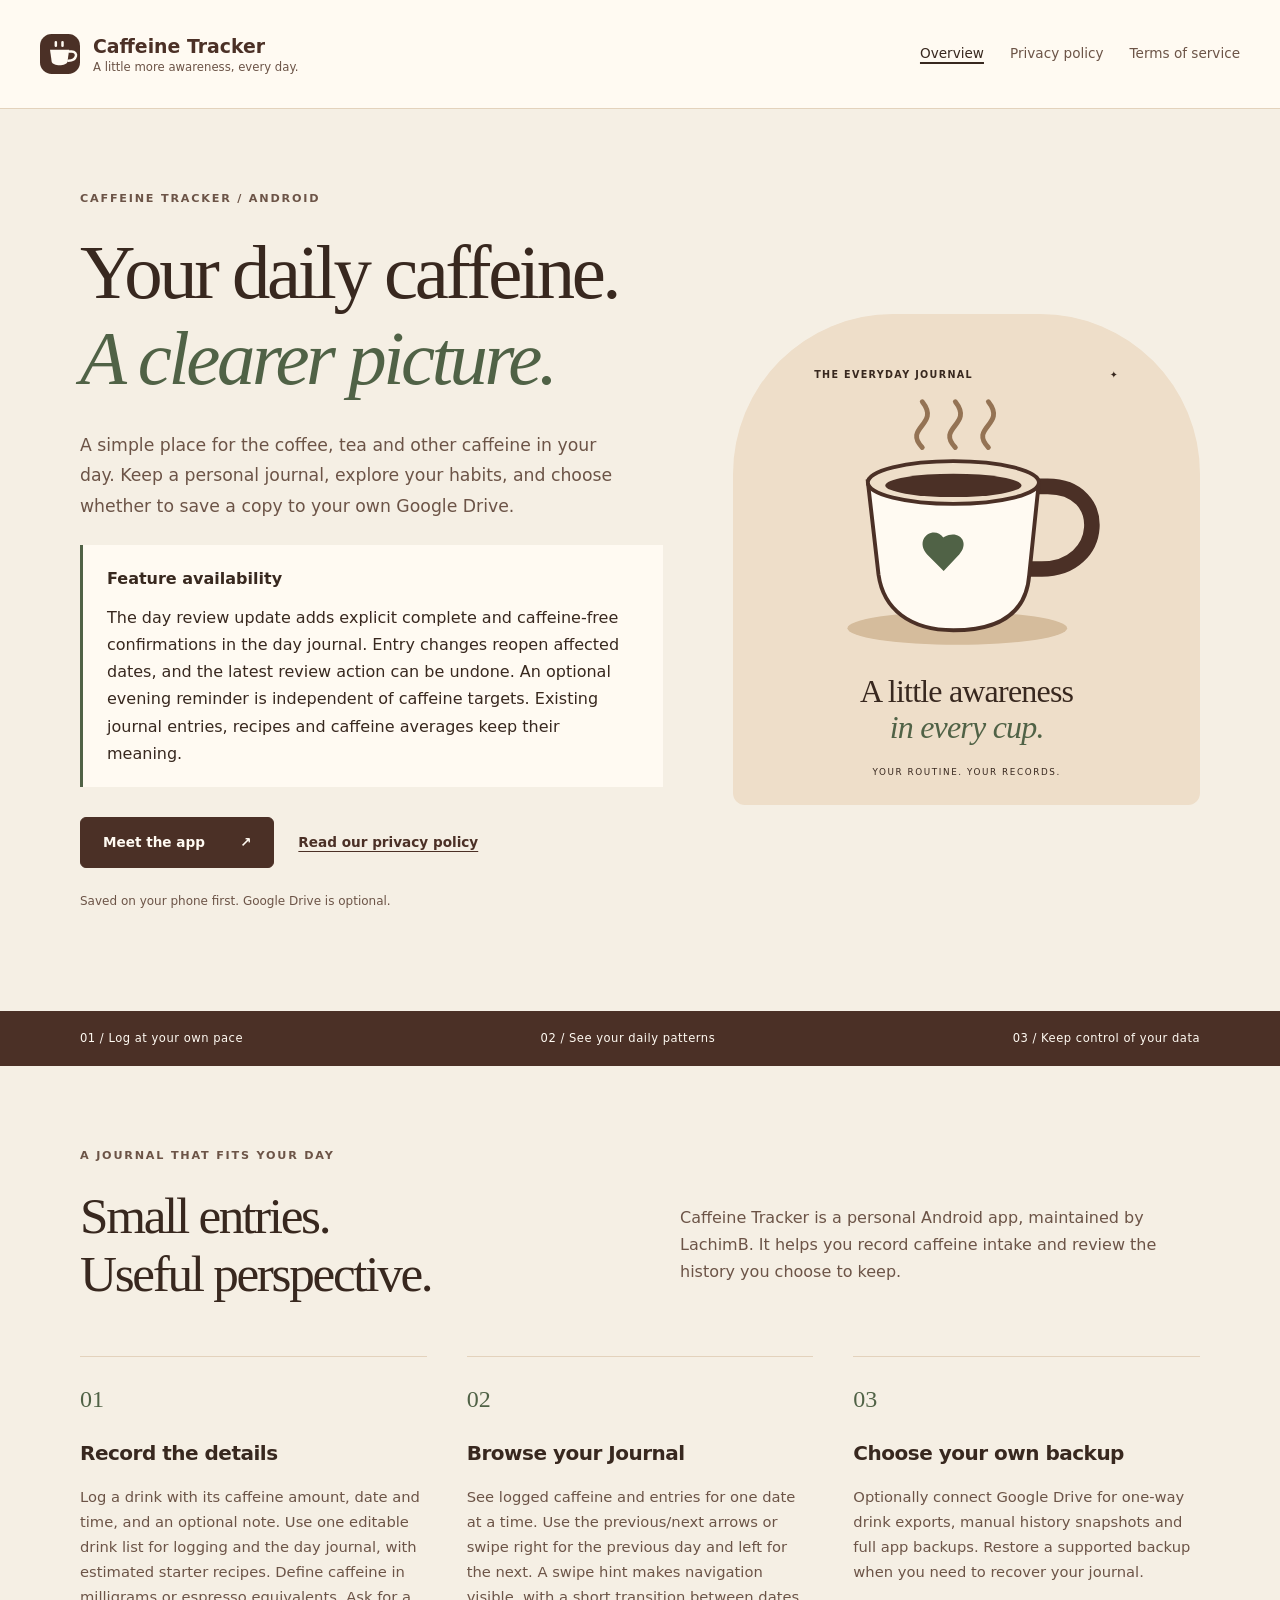
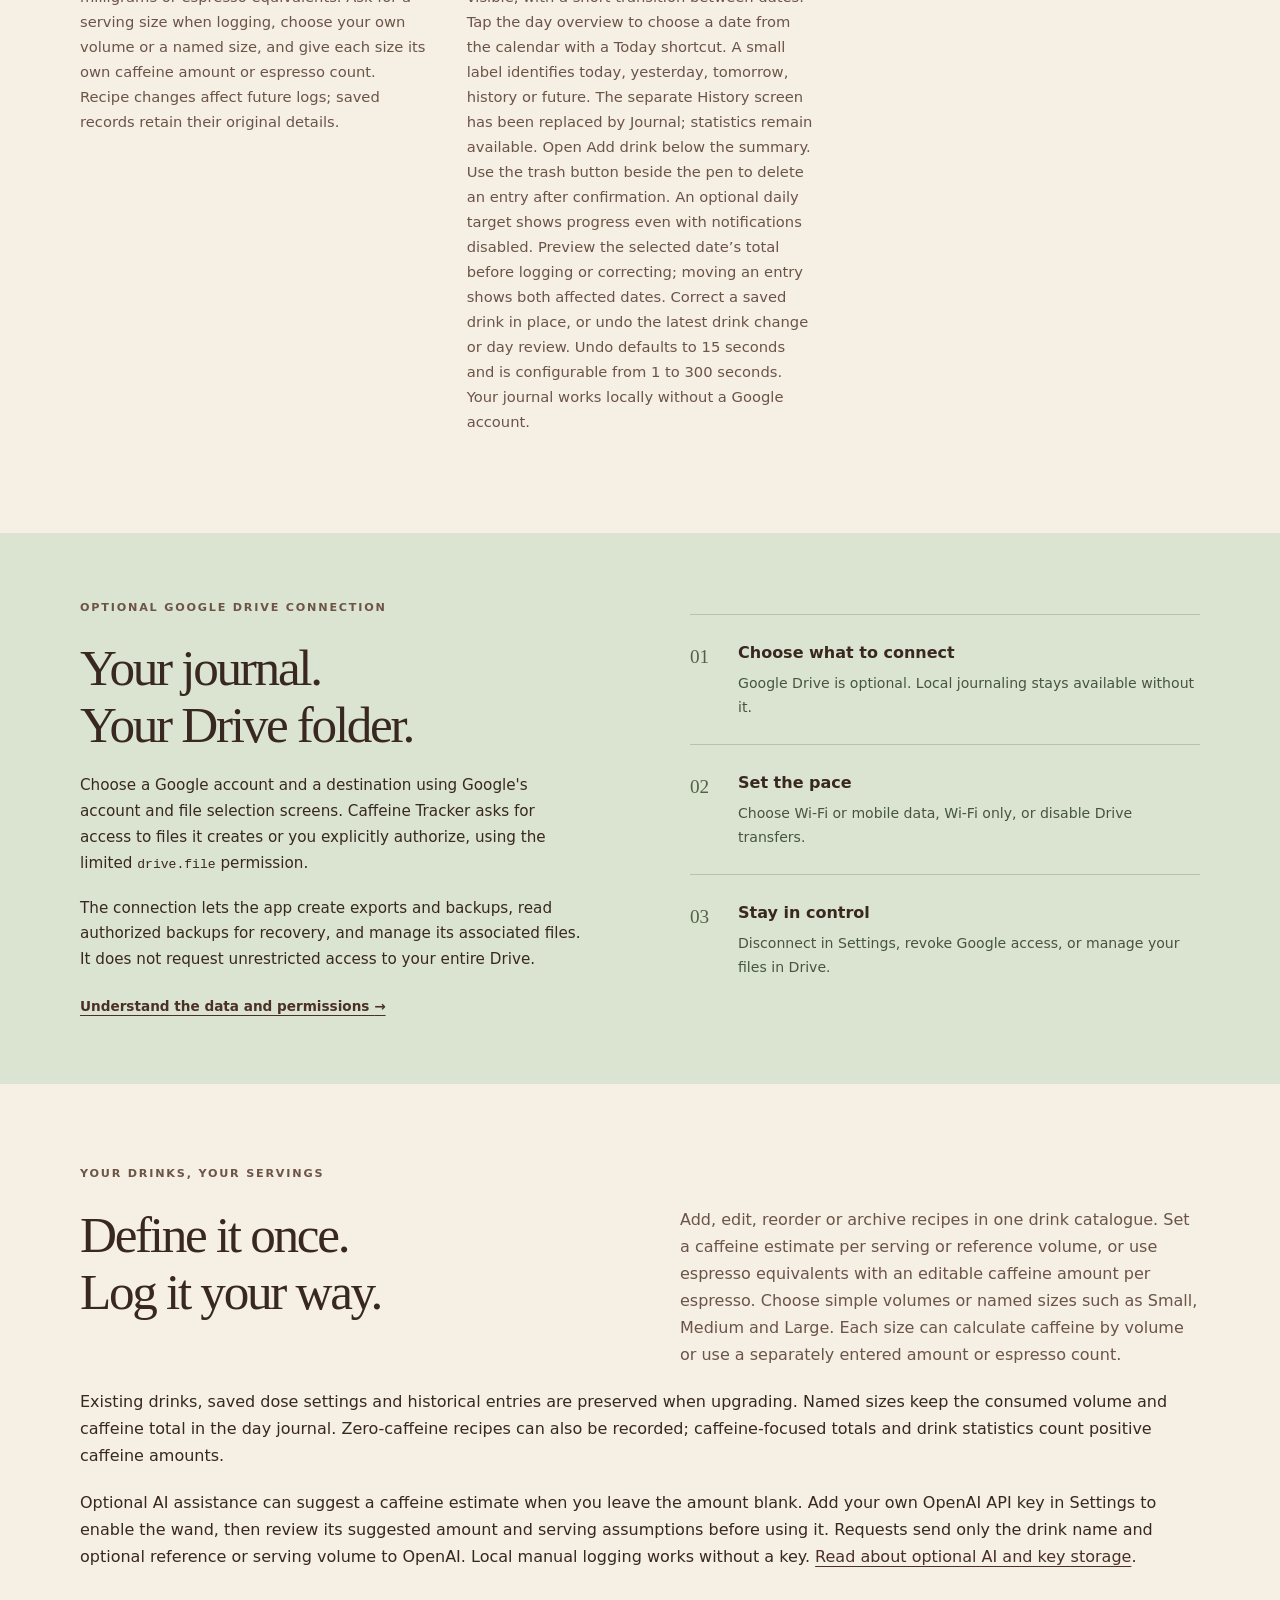
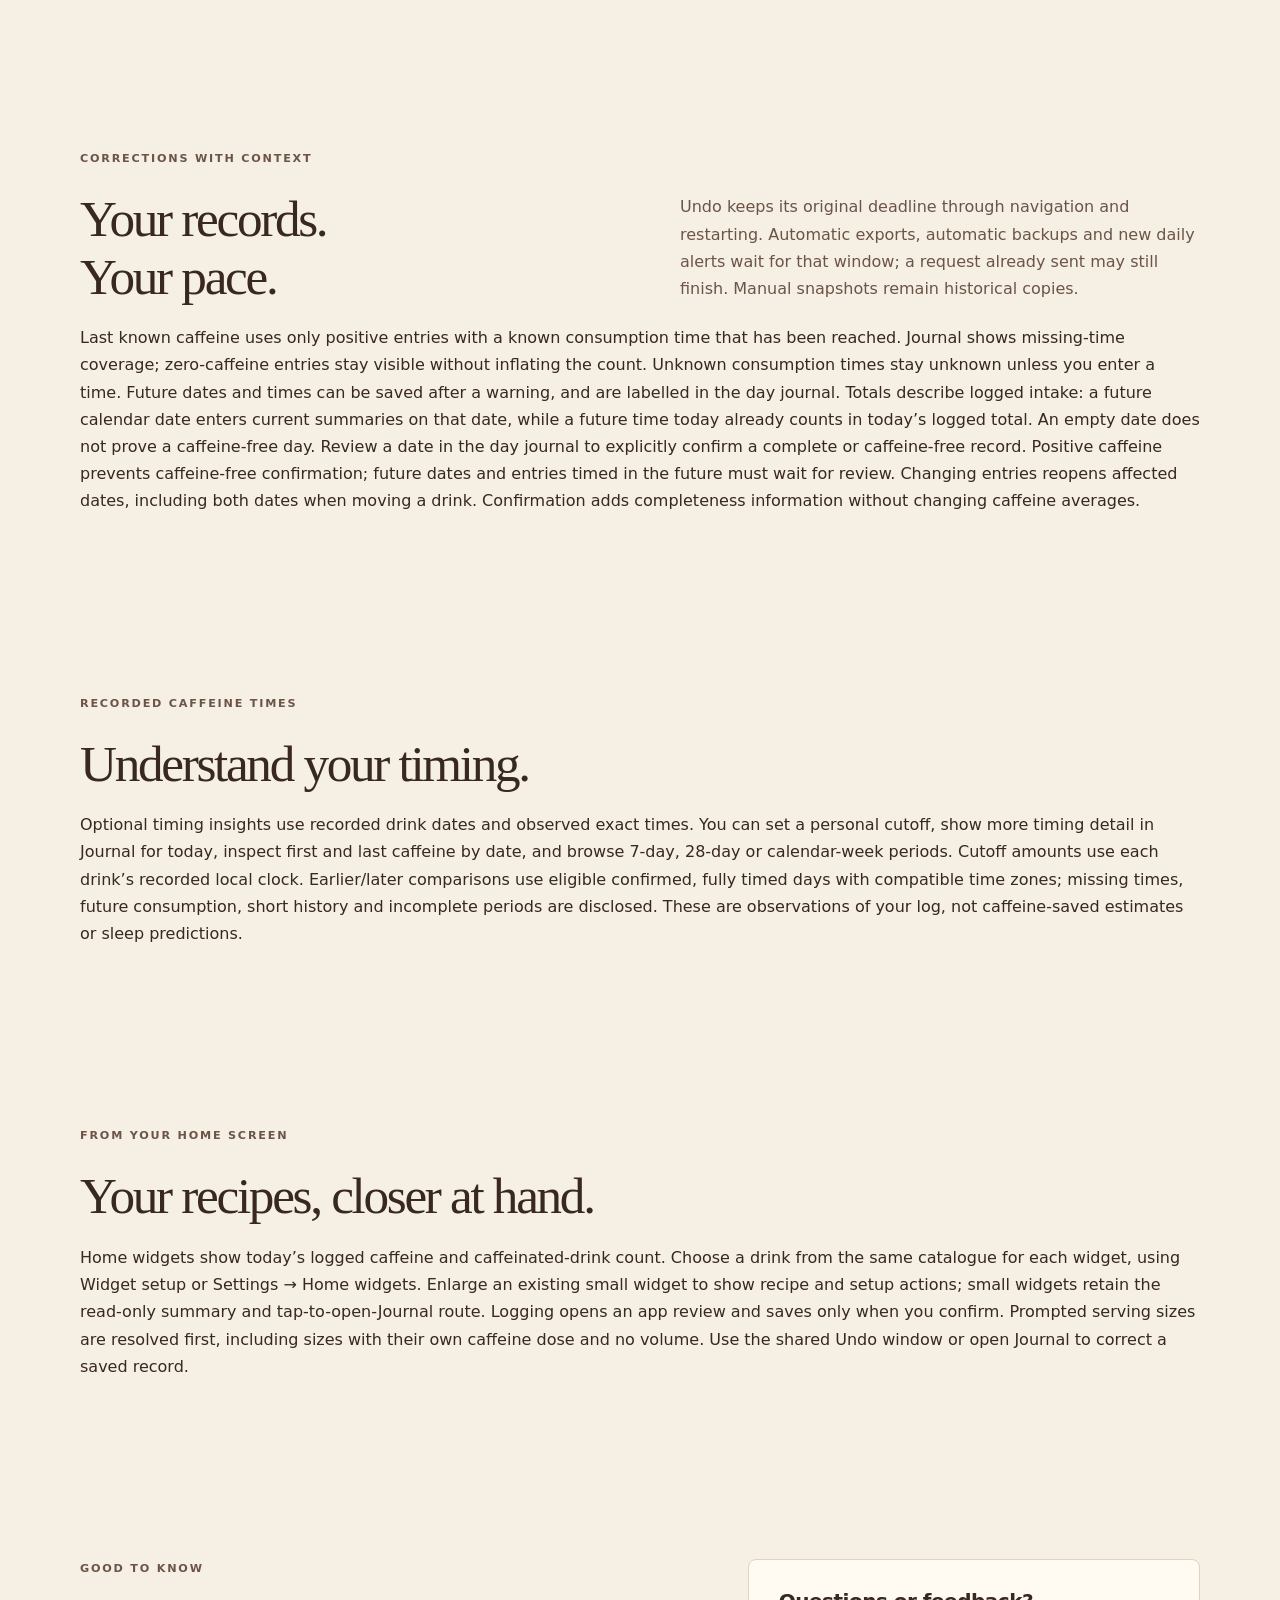
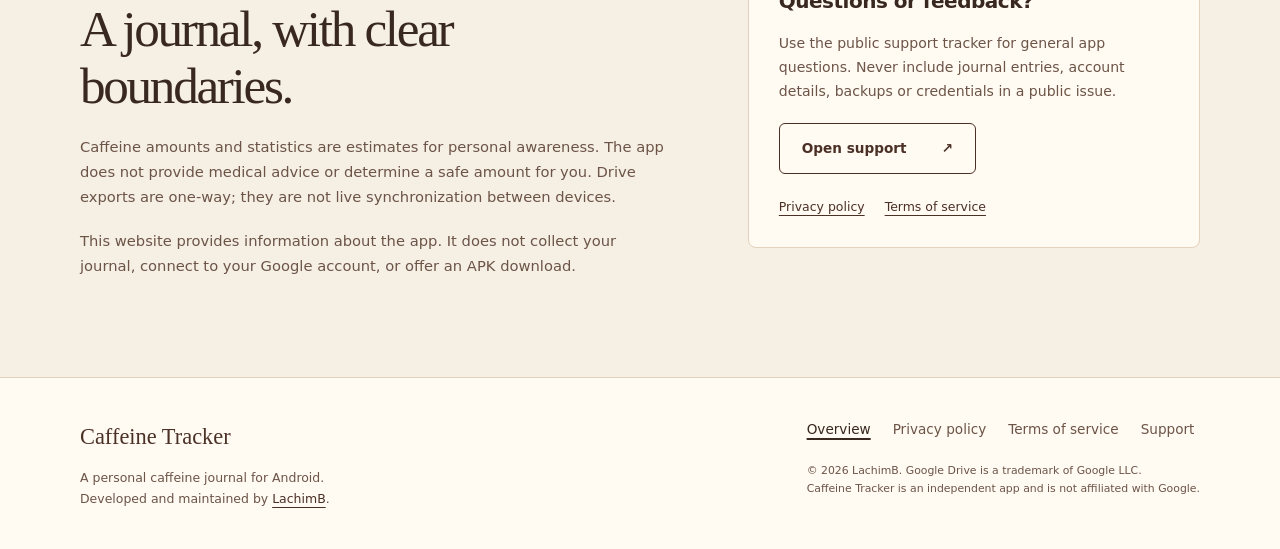
==== commit 1c1afade: "Describe visible Journal day navigation and transitions" ====
--- a/index.html
+++ b/index.html
@@ -17,7 +17,7 @@
 <main id="main">
 <section class="hero wrap"><div class="hero-copy"><p class="eyebrow">CAFFEINE TRACKER / ANDROID</p><h1>Your daily caffeine.<br><em>A clearer picture.</em></h1><p class="lead">A simple place for the coffee, tea and other caffeine in your day. Keep a personal journal, explore your habits, and choose whether to save a copy to your own Google Drive.</p><div class="callout"><strong>Feature availability</strong><p>The day review update adds explicit complete and caffeine-free confirmations in the day journal. Entry changes reopen affected dates, and the latest review action can be undone. An optional evening reminder is independent of caffeine targets. Existing journal entries, recipes and caffeine averages keep their meaning.</p></div><div class="actions"><a class="button" href="#how-it-works">Meet the app <span aria-hidden="true">↗</span></a><a class="text-link" href="privacy.html">Read our privacy policy</a></div><p class="quiet">Saved on your phone first. Google Drive is optional.</p></div><div class="coffee-art" role="img" aria-label="An illustrated coffee cup with the words: A little awareness in every cup."><div class="art-top"><span>THE EVERYDAY JOURNAL</span><span aria-hidden="true">✦</span></div><svg viewBox="0 0 360 290" aria-hidden="true"><ellipse cx="170" cy="241" rx="113" ry="17" fill="#d5bc9c"/><path d="M246 95h17c64 0 59 85-6 85h-14" fill="none" stroke="#4b3026" stroke-width="16"/><path d="M78 90h176l-10 96c-3 41-33 57-78 57s-72-22-77-57z" fill="#fffaf2" stroke="#4b3026" stroke-width="4"/><ellipse cx="166" cy="91" rx="88" ry="22" fill="#eedec9" stroke="#4b3026" stroke-width="4"/><ellipse cx="166" cy="94" rx="70" ry="12" fill="#4b3026"/><path d="M134 55c-20-21 19-23 0-47m34 47c-20-21 19-23 0-47m34 47c-20-21 19-23 0-47" fill="none" stroke="#947354" stroke-width="5" stroke-linecap="round"/><path d="M148 154c17-20 38-5 24 11l-16 17-17-17c-14-16 7-31 17-17" fill="#506246"/></svg><p>A little awareness<br><em>in every cup.</em></p><span class="art-bottom">YOUR ROUTINE. YOUR RECORDS.</span></div></section>
 <div class="promise-strip"><div class="wrap"><span>01 / Log at your own pace</span><span>02 / See your daily patterns</span><span>03 / Keep control of your data</span></div></div>
-<section id="how-it-works" class="wrap section"><div class="section-heading"><p class="eyebrow">A JOURNAL THAT FITS YOUR DAY</p><h2>Small entries.<br>Useful perspective.</h2><p>Caffeine Tracker is a personal Android app, maintained by LachimB. It helps you record caffeine intake and review the history you choose to keep.</p></div><div class="features"><article><span class="number">01</span><h3>Record the details</h3><p>Log a drink with its caffeine amount, date and time, and an optional note. Use one editable drink list for logging and the day journal, with estimated starter recipes. Define caffeine in milligrams or espresso equivalents. Ask for a serving size when logging, choose your own volume or a named size, and give each size its own caffeine amount or espresso count. Recipe changes affect future logs; saved records retain their original details.</p></article><article><span class="number">02</span><h3>Browse your Journal</h3><p>See logged caffeine and entries for one date at a time. Swipe right for the previous day or left for the next, or tap the day overview to choose a date from the calendar with a Today shortcut. A small label identifies today, yesterday, tomorrow, history or future. The separate History screen has been replaced by Journal; statistics remain available. Open Add drink below the summary. Use the trash button beside the pen to delete an entry after confirmation. An optional daily target shows progress even with notifications disabled. Preview the selected date’s total before logging or correcting; moving an entry shows both affected dates. Correct a saved drink in place, or undo the latest drink change or day review. Undo defaults to 15 seconds and is configurable from 1 to 300 seconds. Your journal works locally without a Google account.</p></article><article><span class="number">03</span><h3>Choose your own backup</h3><p>Optionally connect Google Drive for one-way drink exports, manual history snapshots and full app backups. Restore a supported backup when you need to recover your journal.</p></article></div></section>
+<section id="how-it-works" class="wrap section"><div class="section-heading"><p class="eyebrow">A JOURNAL THAT FITS YOUR DAY</p><h2>Small entries.<br>Useful perspective.</h2><p>Caffeine Tracker is a personal Android app, maintained by LachimB. It helps you record caffeine intake and review the history you choose to keep.</p></div><div class="features"><article><span class="number">01</span><h3>Record the details</h3><p>Log a drink with its caffeine amount, date and time, and an optional note. Use one editable drink list for logging and the day journal, with estimated starter recipes. Define caffeine in milligrams or espresso equivalents. Ask for a serving size when logging, choose your own volume or a named size, and give each size its own caffeine amount or espresso count. Recipe changes affect future logs; saved records retain their original details.</p></article><article><span class="number">02</span><h3>Browse your Journal</h3><p>See logged caffeine and entries for one date at a time. Use the previous/next arrows or swipe right for the previous day and left for the next. A swipe hint makes navigation visible, with a short transition between dates. Tap the day overview to choose a date from the calendar with a Today shortcut. A small label identifies today, yesterday, tomorrow, history or future. The separate History screen has been replaced by Journal; statistics remain available. Open Add drink below the summary. Use the trash button beside the pen to delete an entry after confirmation. An optional daily target shows progress even with notifications disabled. Preview the selected date’s total before logging or correcting; moving an entry shows both affected dates. Correct a saved drink in place, or undo the latest drink change or day review. Undo defaults to 15 seconds and is configurable from 1 to 300 seconds. Your journal works locally without a Google account.</p></article><article><span class="number">03</span><h3>Choose your own backup</h3><p>Optionally connect Google Drive for one-way drink exports, manual history snapshots and full app backups. Restore a supported backup when you need to recover your journal.</p></article></div></section>
 <section class="drive-section"><div class="wrap drive-grid"><div><p class="eyebrow">OPTIONAL GOOGLE DRIVE CONNECTION</p><h2>Your journal.<br>Your Drive folder.</h2><p>Choose a Google account and a destination using Google's account and file selection screens. Caffeine Tracker asks for access to files it creates or you explicitly authorize, using the limited <code>drive.file</code> permission.</p><p>The connection lets the app create exports and backups, read authorized backups for recovery, and manage its associated files. It does not request unrestricted access to your entire Drive.</p><a class="text-link" href="privacy.html#google-drive">Understand the data and permissions <span aria-hidden="true">→</span></a></div><ol class="steps"><li><strong>Choose what to connect</strong><span>Google Drive is optional. Local journaling stays available without it.</span></li><li><strong>Set the pace</strong><span>Choose Wi-Fi or mobile data, Wi-Fi only, or disable Drive transfers.</span></li><li><strong>Stay in control</strong><span>Disconnect in Settings, revoke Google access, or manage your files in Drive.</span></li></ol></div></section>
 <section id="drink-catalogue" class="wrap section"><div class="section-heading"><p class="eyebrow">YOUR DRINKS, YOUR SERVINGS</p><h2>Define it once.<br>Log it your way.</h2><p>Add, edit, reorder or archive recipes in one drink catalogue. Set a caffeine estimate per serving or reference volume, or use espresso equivalents with an editable caffeine amount per espresso. Choose simple volumes or named sizes such as Small, Medium and Large. Each size can calculate caffeine by volume or use a separately entered amount or espresso count.</p></div><p>Existing drinks, saved dose settings and historical entries are preserved when upgrading. Named sizes keep the consumed volume and caffeine total in the day journal. Zero-caffeine recipes can also be recorded; caffeine-focused totals and drink statistics count positive caffeine amounts.</p><p>Optional AI assistance can suggest a caffeine estimate when you leave the amount blank. Add your own OpenAI API key in Settings to enable the wand, then review its suggested amount and serving assumptions before using it. Requests send only the drink name and optional reference or serving volume to OpenAI. Local manual logging works without a key. <a href="privacy.html#optional-ai">Read about optional AI and key storage</a>.</p></section><section class="wrap section"><div class="section-heading"><p class="eyebrow">CORRECTIONS WITH CONTEXT</p><h2>Your records.<br>Your pace.</h2><p>Undo keeps its original deadline through navigation and restarting. Automatic exports, automatic backups and new daily alerts wait for that window; a request already sent may still finish. Manual snapshots remain historical copies.</p></div><p>Last known caffeine uses only positive entries with a known consumption time that has been reached. Journal shows missing-time coverage; zero-caffeine entries stay visible without inflating the count. Unknown consumption times stay unknown unless you enter a time. Future dates and times can be saved after a warning, and are labelled in the day journal. Totals describe logged intake: a future calendar date enters current summaries on that date, while a future time today already counts in today’s logged total. An empty date does not prove a caffeine-free day. Review a date in the day journal to explicitly confirm a complete or caffeine-free record. Positive caffeine prevents caffeine-free confirmation; future dates and entries timed in the future must wait for review. Changing entries reopens affected dates, including both dates when moving a drink. Confirmation adds completeness information without changing caffeine averages.</p></section><section class="wrap section"><div class="section-heading"><p class="eyebrow">RECORDED CAFFEINE TIMES</p><h2>Understand your timing.</h2></div><p>Optional timing insights use recorded drink dates and observed exact times. You can set a personal cutoff, show more timing detail in Journal for today, inspect first and last caffeine by date, and browse 7-day, 28-day or calendar-week periods. Cutoff amounts use each drink’s recorded local clock. Earlier/later comparisons use eligible confirmed, fully timed days with compatible time zones; missing times, future consumption, short history and incomplete periods are disclosed. These are observations of your log, not caffeine-saved estimates or sleep predictions.</p></section><section class="wrap section"><div class="section-heading"><p class="eyebrow">FROM YOUR HOME SCREEN</p><h2>Your recipes, closer at hand.</h2></div><p>Home widgets show today’s logged caffeine and caffeinated-drink count. Choose a drink from the same catalogue for each widget, using Widget setup or Settings → Home widgets. Enlarge an existing small widget to show recipe and setup actions; small widgets retain the read-only summary and tap-to-open-Journal route. Logging opens an app review and saves only when you confirm. Prompted serving sizes are resolved first, including sizes with their own caffeine dose and no volume. Use the shared Undo window or open Journal to correct a saved record.</p></section><section class="wrap section closing"><div><p class="eyebrow">GOOD TO KNOW</p><h2>A journal, with clear boundaries.</h2><p>Caffeine amounts and statistics are estimates for personal awareness. The app does not provide medical advice or determine a safe amount for you. Drive exports are one-way; they are not live synchronization between devices.</p><p>This website provides information about the app. It does not collect your journal, connect to your Google account, or offer an APK download.</p></div><aside class="support"><h3>Questions or feedback?</h3><p>Use the public support tracker for general app questions. Never include journal entries, account details, backups or credentials in a public issue.</p><a class="button secondary" href="https://github.com/LachimB/caffeine-tracker-info/issues">Open support <span aria-hidden="true">↗</span></a><div class="legal-links"><a href="privacy.html">Privacy policy</a><a href="terms.html">Terms of service</a></div></aside></section>
 </main>
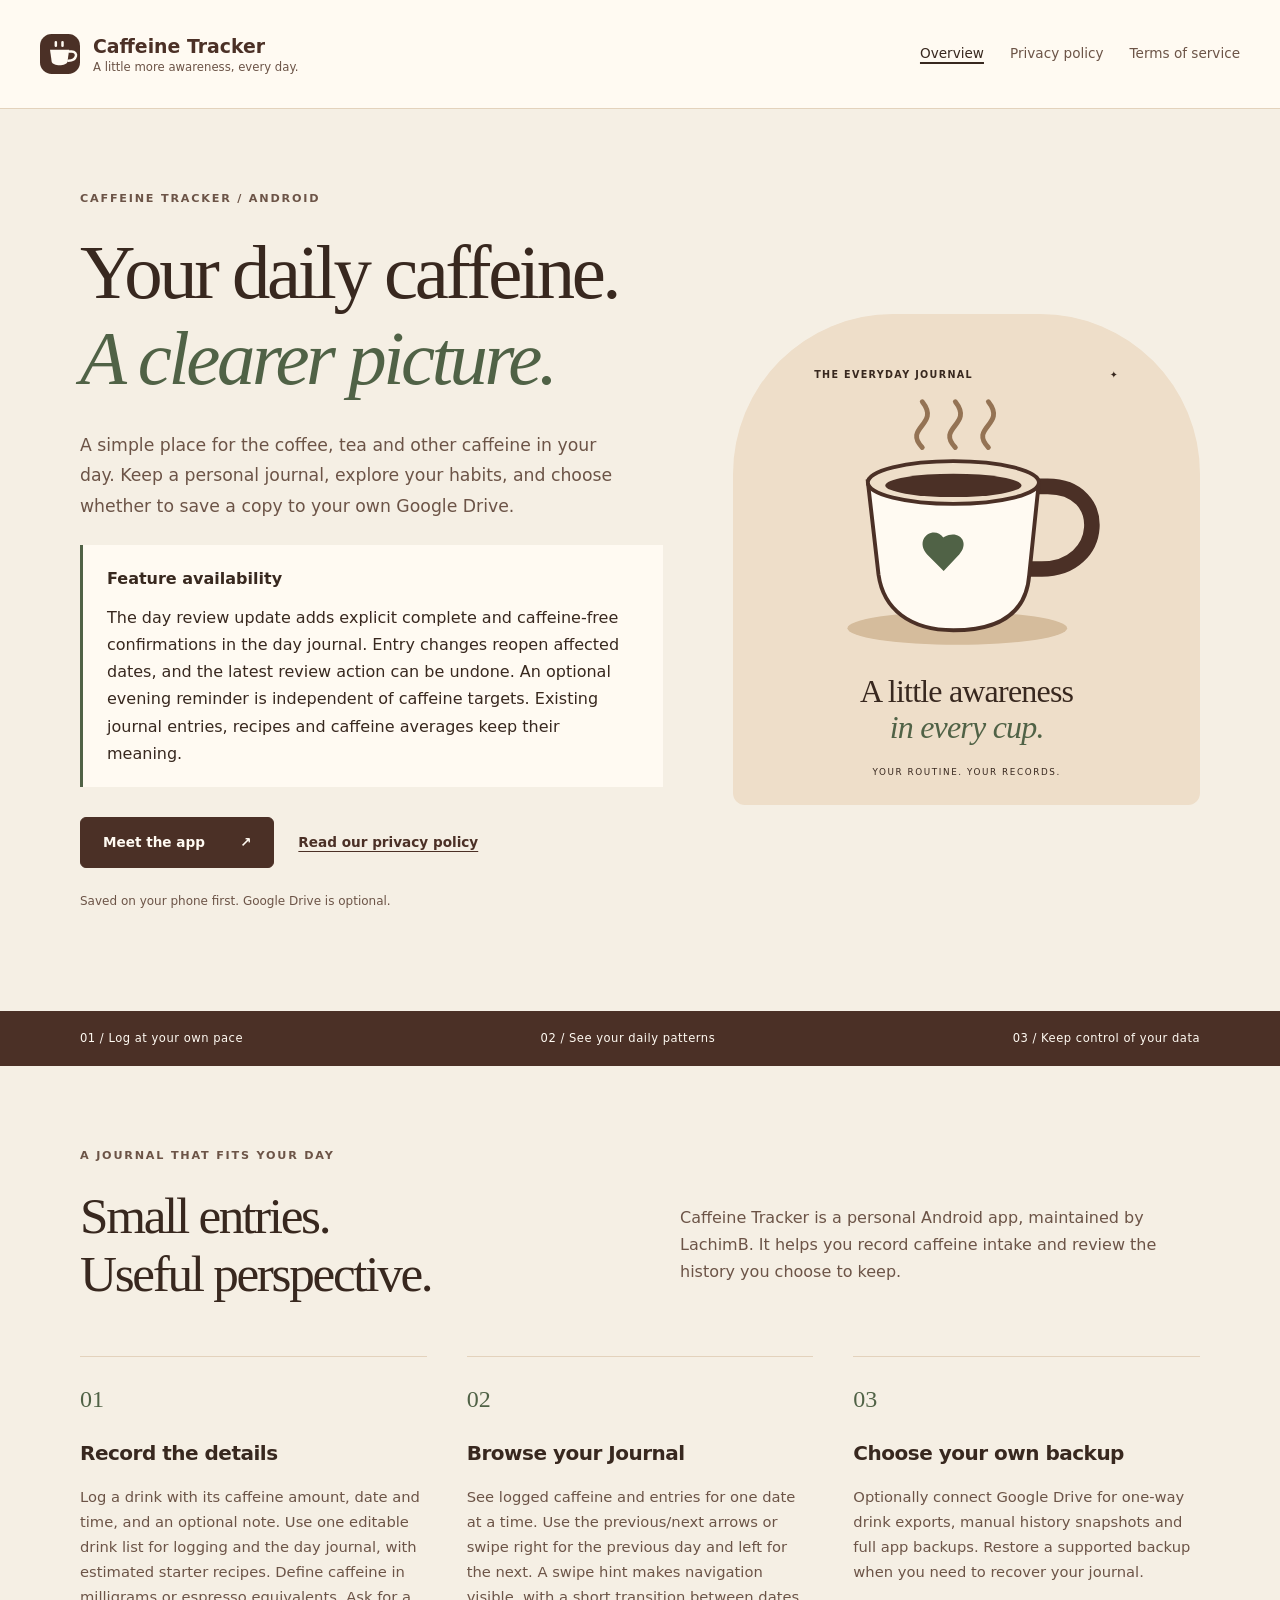
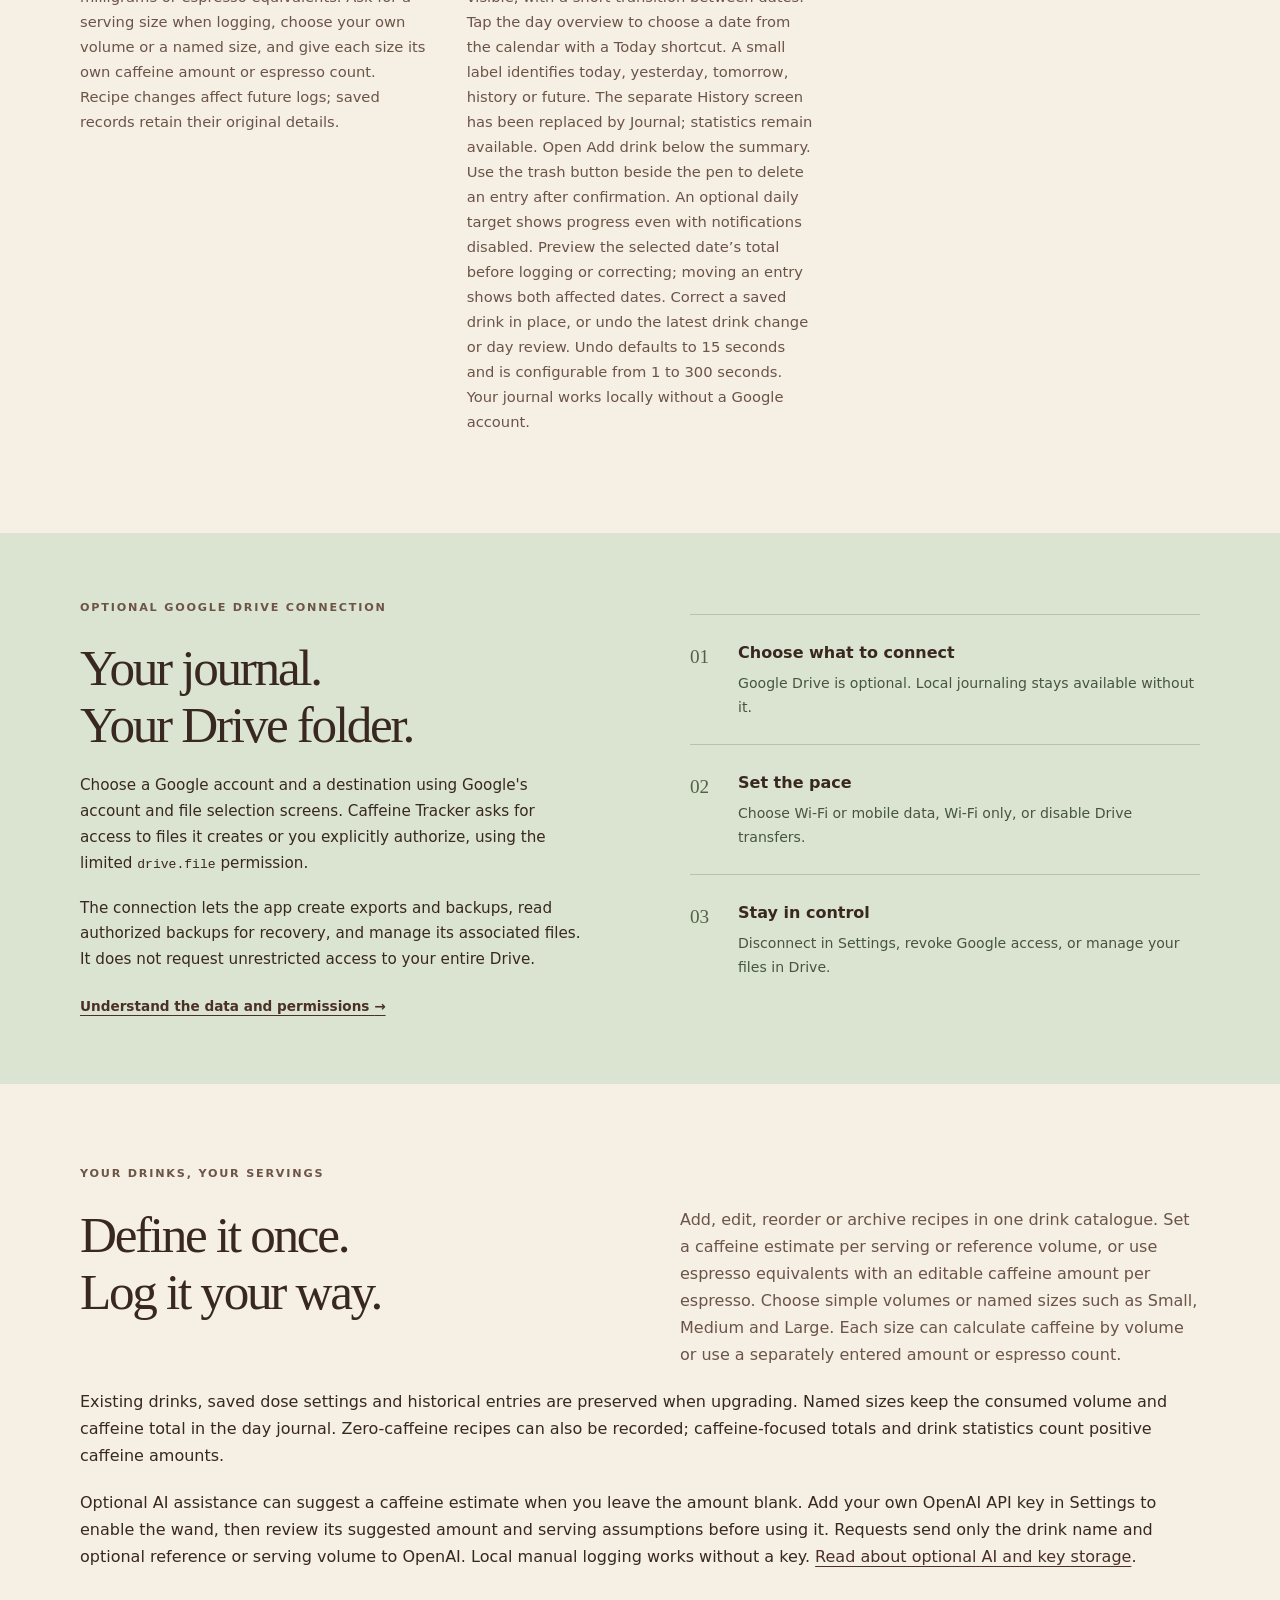
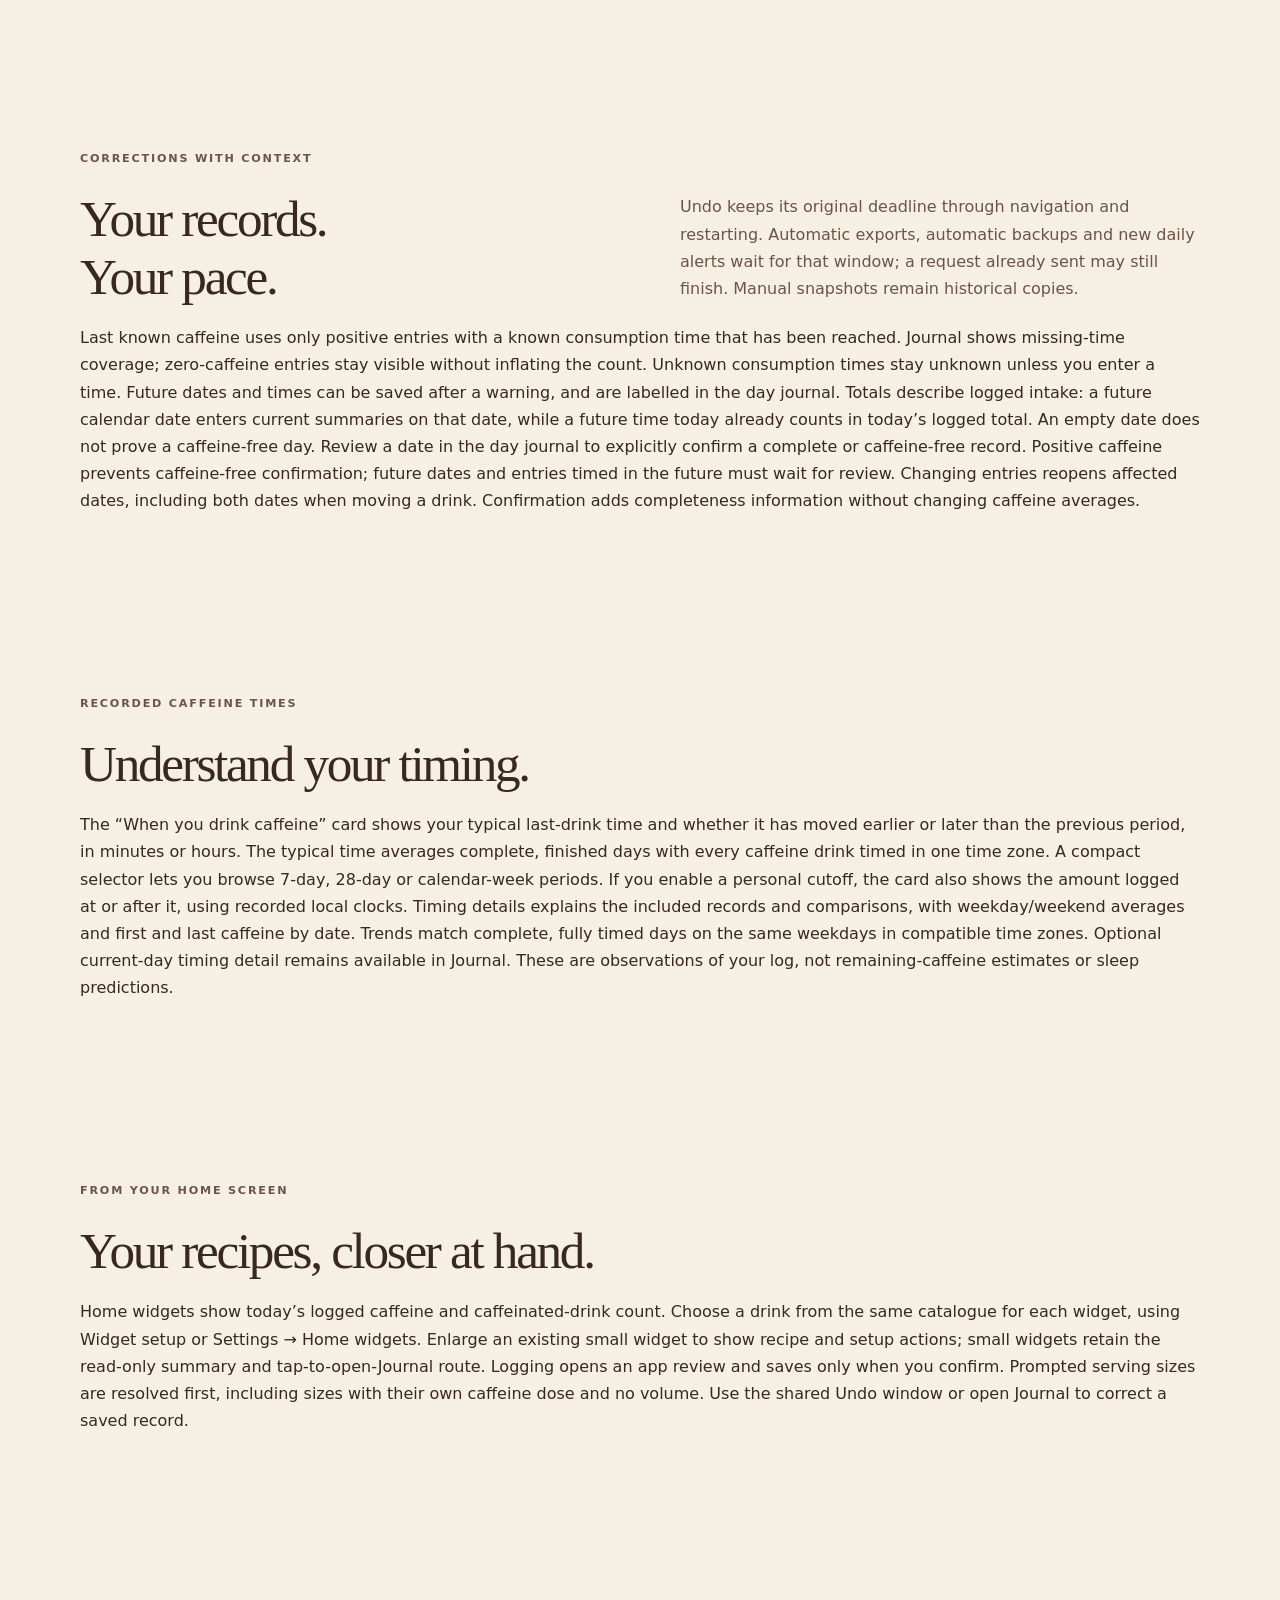
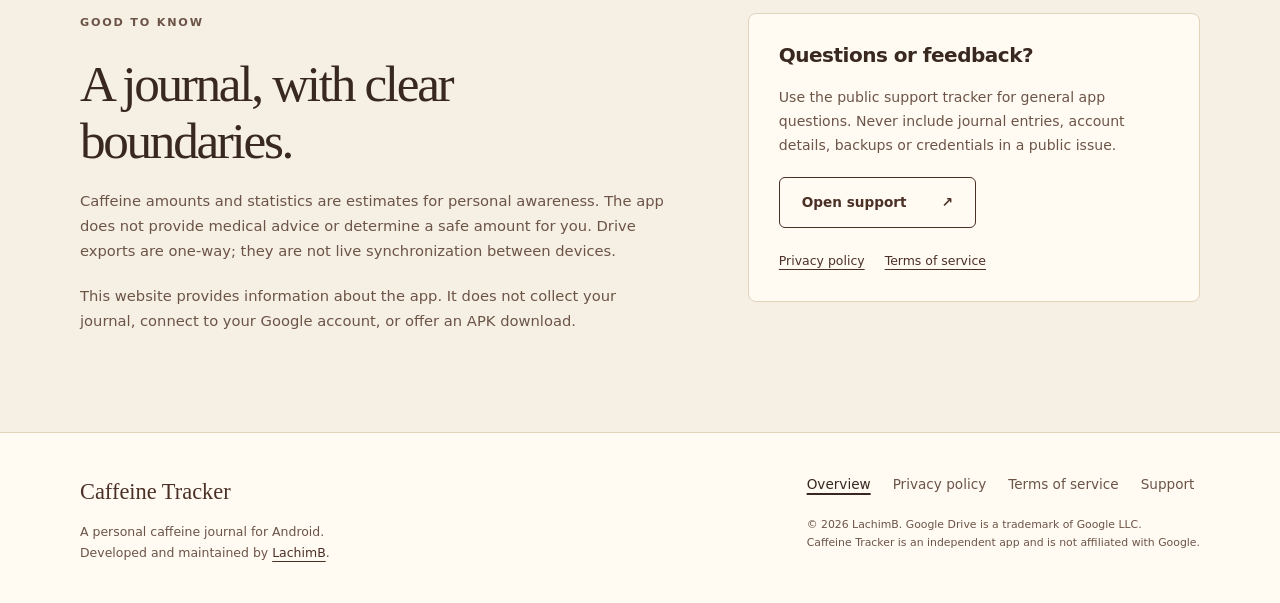
==== commit 5cbfb017: "Explain simplified caffeine timing insights" ====
--- a/index.html
+++ b/index.html
@@ -19,7 +19,7 @@
 <div class="promise-strip"><div class="wrap"><span>01 / Log at your own pace</span><span>02 / See your daily patterns</span><span>03 / Keep control of your data</span></div></div>
 <section id="how-it-works" class="wrap section"><div class="section-heading"><p class="eyebrow">A JOURNAL THAT FITS YOUR DAY</p><h2>Small entries.<br>Useful perspective.</h2><p>Caffeine Tracker is a personal Android app, maintained by LachimB. It helps you record caffeine intake and review the history you choose to keep.</p></div><div class="features"><article><span class="number">01</span><h3>Record the details</h3><p>Log a drink with its caffeine amount, date and time, and an optional note. Use one editable drink list for logging and the day journal, with estimated starter recipes. Define caffeine in milligrams or espresso equivalents. Ask for a serving size when logging, choose your own volume or a named size, and give each size its own caffeine amount or espresso count. Recipe changes affect future logs; saved records retain their original details.</p></article><article><span class="number">02</span><h3>Browse your Journal</h3><p>See logged caffeine and entries for one date at a time. Use the previous/next arrows or swipe right for the previous day and left for the next. A swipe hint makes navigation visible, with a short transition between dates. Tap the day overview to choose a date from the calendar with a Today shortcut. A small label identifies today, yesterday, tomorrow, history or future. The separate History screen has been replaced by Journal; statistics remain available. Open Add drink below the summary. Use the trash button beside the pen to delete an entry after confirmation. An optional daily target shows progress even with notifications disabled. Preview the selected date’s total before logging or correcting; moving an entry shows both affected dates. Correct a saved drink in place, or undo the latest drink change or day review. Undo defaults to 15 seconds and is configurable from 1 to 300 seconds. Your journal works locally without a Google account.</p></article><article><span class="number">03</span><h3>Choose your own backup</h3><p>Optionally connect Google Drive for one-way drink exports, manual history snapshots and full app backups. Restore a supported backup when you need to recover your journal.</p></article></div></section>
 <section class="drive-section"><div class="wrap drive-grid"><div><p class="eyebrow">OPTIONAL GOOGLE DRIVE CONNECTION</p><h2>Your journal.<br>Your Drive folder.</h2><p>Choose a Google account and a destination using Google's account and file selection screens. Caffeine Tracker asks for access to files it creates or you explicitly authorize, using the limited <code>drive.file</code> permission.</p><p>The connection lets the app create exports and backups, read authorized backups for recovery, and manage its associated files. It does not request unrestricted access to your entire Drive.</p><a class="text-link" href="privacy.html#google-drive">Understand the data and permissions <span aria-hidden="true">→</span></a></div><ol class="steps"><li><strong>Choose what to connect</strong><span>Google Drive is optional. Local journaling stays available without it.</span></li><li><strong>Set the pace</strong><span>Choose Wi-Fi or mobile data, Wi-Fi only, or disable Drive transfers.</span></li><li><strong>Stay in control</strong><span>Disconnect in Settings, revoke Google access, or manage your files in Drive.</span></li></ol></div></section>
-<section id="drink-catalogue" class="wrap section"><div class="section-heading"><p class="eyebrow">YOUR DRINKS, YOUR SERVINGS</p><h2>Define it once.<br>Log it your way.</h2><p>Add, edit, reorder or archive recipes in one drink catalogue. Set a caffeine estimate per serving or reference volume, or use espresso equivalents with an editable caffeine amount per espresso. Choose simple volumes or named sizes such as Small, Medium and Large. Each size can calculate caffeine by volume or use a separately entered amount or espresso count.</p></div><p>Existing drinks, saved dose settings and historical entries are preserved when upgrading. Named sizes keep the consumed volume and caffeine total in the day journal. Zero-caffeine recipes can also be recorded; caffeine-focused totals and drink statistics count positive caffeine amounts.</p><p>Optional AI assistance can suggest a caffeine estimate when you leave the amount blank. Add your own OpenAI API key in Settings to enable the wand, then review its suggested amount and serving assumptions before using it. Requests send only the drink name and optional reference or serving volume to OpenAI. Local manual logging works without a key. <a href="privacy.html#optional-ai">Read about optional AI and key storage</a>.</p></section><section class="wrap section"><div class="section-heading"><p class="eyebrow">CORRECTIONS WITH CONTEXT</p><h2>Your records.<br>Your pace.</h2><p>Undo keeps its original deadline through navigation and restarting. Automatic exports, automatic backups and new daily alerts wait for that window; a request already sent may still finish. Manual snapshots remain historical copies.</p></div><p>Last known caffeine uses only positive entries with a known consumption time that has been reached. Journal shows missing-time coverage; zero-caffeine entries stay visible without inflating the count. Unknown consumption times stay unknown unless you enter a time. Future dates and times can be saved after a warning, and are labelled in the day journal. Totals describe logged intake: a future calendar date enters current summaries on that date, while a future time today already counts in today’s logged total. An empty date does not prove a caffeine-free day. Review a date in the day journal to explicitly confirm a complete or caffeine-free record. Positive caffeine prevents caffeine-free confirmation; future dates and entries timed in the future must wait for review. Changing entries reopens affected dates, including both dates when moving a drink. Confirmation adds completeness information without changing caffeine averages.</p></section><section class="wrap section"><div class="section-heading"><p class="eyebrow">RECORDED CAFFEINE TIMES</p><h2>Understand your timing.</h2></div><p>Optional timing insights use recorded drink dates and observed exact times. You can set a personal cutoff, show more timing detail in Journal for today, inspect first and last caffeine by date, and browse 7-day, 28-day or calendar-week periods. Cutoff amounts use each drink’s recorded local clock. Earlier/later comparisons use eligible confirmed, fully timed days with compatible time zones; missing times, future consumption, short history and incomplete periods are disclosed. These are observations of your log, not caffeine-saved estimates or sleep predictions.</p></section><section class="wrap section"><div class="section-heading"><p class="eyebrow">FROM YOUR HOME SCREEN</p><h2>Your recipes, closer at hand.</h2></div><p>Home widgets show today’s logged caffeine and caffeinated-drink count. Choose a drink from the same catalogue for each widget, using Widget setup or Settings → Home widgets. Enlarge an existing small widget to show recipe and setup actions; small widgets retain the read-only summary and tap-to-open-Journal route. Logging opens an app review and saves only when you confirm. Prompted serving sizes are resolved first, including sizes with their own caffeine dose and no volume. Use the shared Undo window or open Journal to correct a saved record.</p></section><section class="wrap section closing"><div><p class="eyebrow">GOOD TO KNOW</p><h2>A journal, with clear boundaries.</h2><p>Caffeine amounts and statistics are estimates for personal awareness. The app does not provide medical advice or determine a safe amount for you. Drive exports are one-way; they are not live synchronization between devices.</p><p>This website provides information about the app. It does not collect your journal, connect to your Google account, or offer an APK download.</p></div><aside class="support"><h3>Questions or feedback?</h3><p>Use the public support tracker for general app questions. Never include journal entries, account details, backups or credentials in a public issue.</p><a class="button secondary" href="https://github.com/LachimB/caffeine-tracker-info/issues">Open support <span aria-hidden="true">↗</span></a><div class="legal-links"><a href="privacy.html">Privacy policy</a><a href="terms.html">Terms of service</a></div></aside></section>
+<section id="drink-catalogue" class="wrap section"><div class="section-heading"><p class="eyebrow">YOUR DRINKS, YOUR SERVINGS</p><h2>Define it once.<br>Log it your way.</h2><p>Add, edit, reorder or archive recipes in one drink catalogue. Set a caffeine estimate per serving or reference volume, or use espresso equivalents with an editable caffeine amount per espresso. Choose simple volumes or named sizes such as Small, Medium and Large. Each size can calculate caffeine by volume or use a separately entered amount or espresso count.</p></div><p>Existing drinks, saved dose settings and historical entries are preserved when upgrading. Named sizes keep the consumed volume and caffeine total in the day journal. Zero-caffeine recipes can also be recorded; caffeine-focused totals and drink statistics count positive caffeine amounts.</p><p>Optional AI assistance can suggest a caffeine estimate when you leave the amount blank. Add your own OpenAI API key in Settings to enable the wand, then review its suggested amount and serving assumptions before using it. Requests send only the drink name and optional reference or serving volume to OpenAI. Local manual logging works without a key. <a href="privacy.html#optional-ai">Read about optional AI and key storage</a>.</p></section><section class="wrap section"><div class="section-heading"><p class="eyebrow">CORRECTIONS WITH CONTEXT</p><h2>Your records.<br>Your pace.</h2><p>Undo keeps its original deadline through navigation and restarting. Automatic exports, automatic backups and new daily alerts wait for that window; a request already sent may still finish. Manual snapshots remain historical copies.</p></div><p>Last known caffeine uses only positive entries with a known consumption time that has been reached. Journal shows missing-time coverage; zero-caffeine entries stay visible without inflating the count. Unknown consumption times stay unknown unless you enter a time. Future dates and times can be saved after a warning, and are labelled in the day journal. Totals describe logged intake: a future calendar date enters current summaries on that date, while a future time today already counts in today’s logged total. An empty date does not prove a caffeine-free day. Review a date in the day journal to explicitly confirm a complete or caffeine-free record. Positive caffeine prevents caffeine-free confirmation; future dates and entries timed in the future must wait for review. Changing entries reopens affected dates, including both dates when moving a drink. Confirmation adds completeness information without changing caffeine averages.</p></section><section class="wrap section"><div class="section-heading"><p class="eyebrow">RECORDED CAFFEINE TIMES</p><h2>Understand your timing.</h2></div><p>The “When you drink caffeine” card shows your typical last-drink time and whether it has moved earlier or later than the previous period, in minutes or hours. The typical time averages complete, finished days with every caffeine drink timed in one time zone. A compact selector lets you browse 7-day, 28-day or calendar-week periods. If you enable a personal cutoff, the card also shows the amount logged at or after it, using recorded local clocks. Timing details explains the included records and comparisons, with weekday/weekend averages and first and last caffeine by date. Trends match complete, fully timed days on the same weekdays in compatible time zones. Optional current-day timing detail remains available in Journal. These are observations of your log, not remaining-caffeine estimates or sleep predictions.</p></section><section class="wrap section"><div class="section-heading"><p class="eyebrow">FROM YOUR HOME SCREEN</p><h2>Your recipes, closer at hand.</h2></div><p>Home widgets show today’s logged caffeine and caffeinated-drink count. Choose a drink from the same catalogue for each widget, using Widget setup or Settings → Home widgets. Enlarge an existing small widget to show recipe and setup actions; small widgets retain the read-only summary and tap-to-open-Journal route. Logging opens an app review and saves only when you confirm. Prompted serving sizes are resolved first, including sizes with their own caffeine dose and no volume. Use the shared Undo window or open Journal to correct a saved record.</p></section><section class="wrap section closing"><div><p class="eyebrow">GOOD TO KNOW</p><h2>A journal, with clear boundaries.</h2><p>Caffeine amounts and statistics are estimates for personal awareness. The app does not provide medical advice or determine a safe amount for you. Drive exports are one-way; they are not live synchronization between devices.</p><p>This website provides information about the app. It does not collect your journal, connect to your Google account, or offer an APK download.</p></div><aside class="support"><h3>Questions or feedback?</h3><p>Use the public support tracker for general app questions. Never include journal entries, account details, backups or credentials in a public issue.</p><a class="button secondary" href="https://github.com/LachimB/caffeine-tracker-info/issues">Open support <span aria-hidden="true">↗</span></a><div class="legal-links"><a href="privacy.html">Privacy policy</a><a href="terms.html">Terms of service</a></div></aside></section>
 </main>
 <footer class="site-footer"><div><a class="footer-brand" href="index.html">Caffeine Tracker</a><p>A personal caffeine journal for Android.<br>Developed and maintained by <a href="https://github.com/LachimB">LachimB</a>.</p></div><div><nav aria-label="Footer navigation"><a href="index.html" aria-current="page">Overview</a><a href="privacy.html">Privacy policy</a><a href="terms.html">Terms of service</a><a href="https://github.com/LachimB/caffeine-tracker-info/issues">Support</a></nav><p class="fine">© 2026 LachimB. Google Drive is a trademark of Google LLC.<br>Caffeine Tracker is an independent app and is not affiliated with Google.</p></div></footer>
 </body>
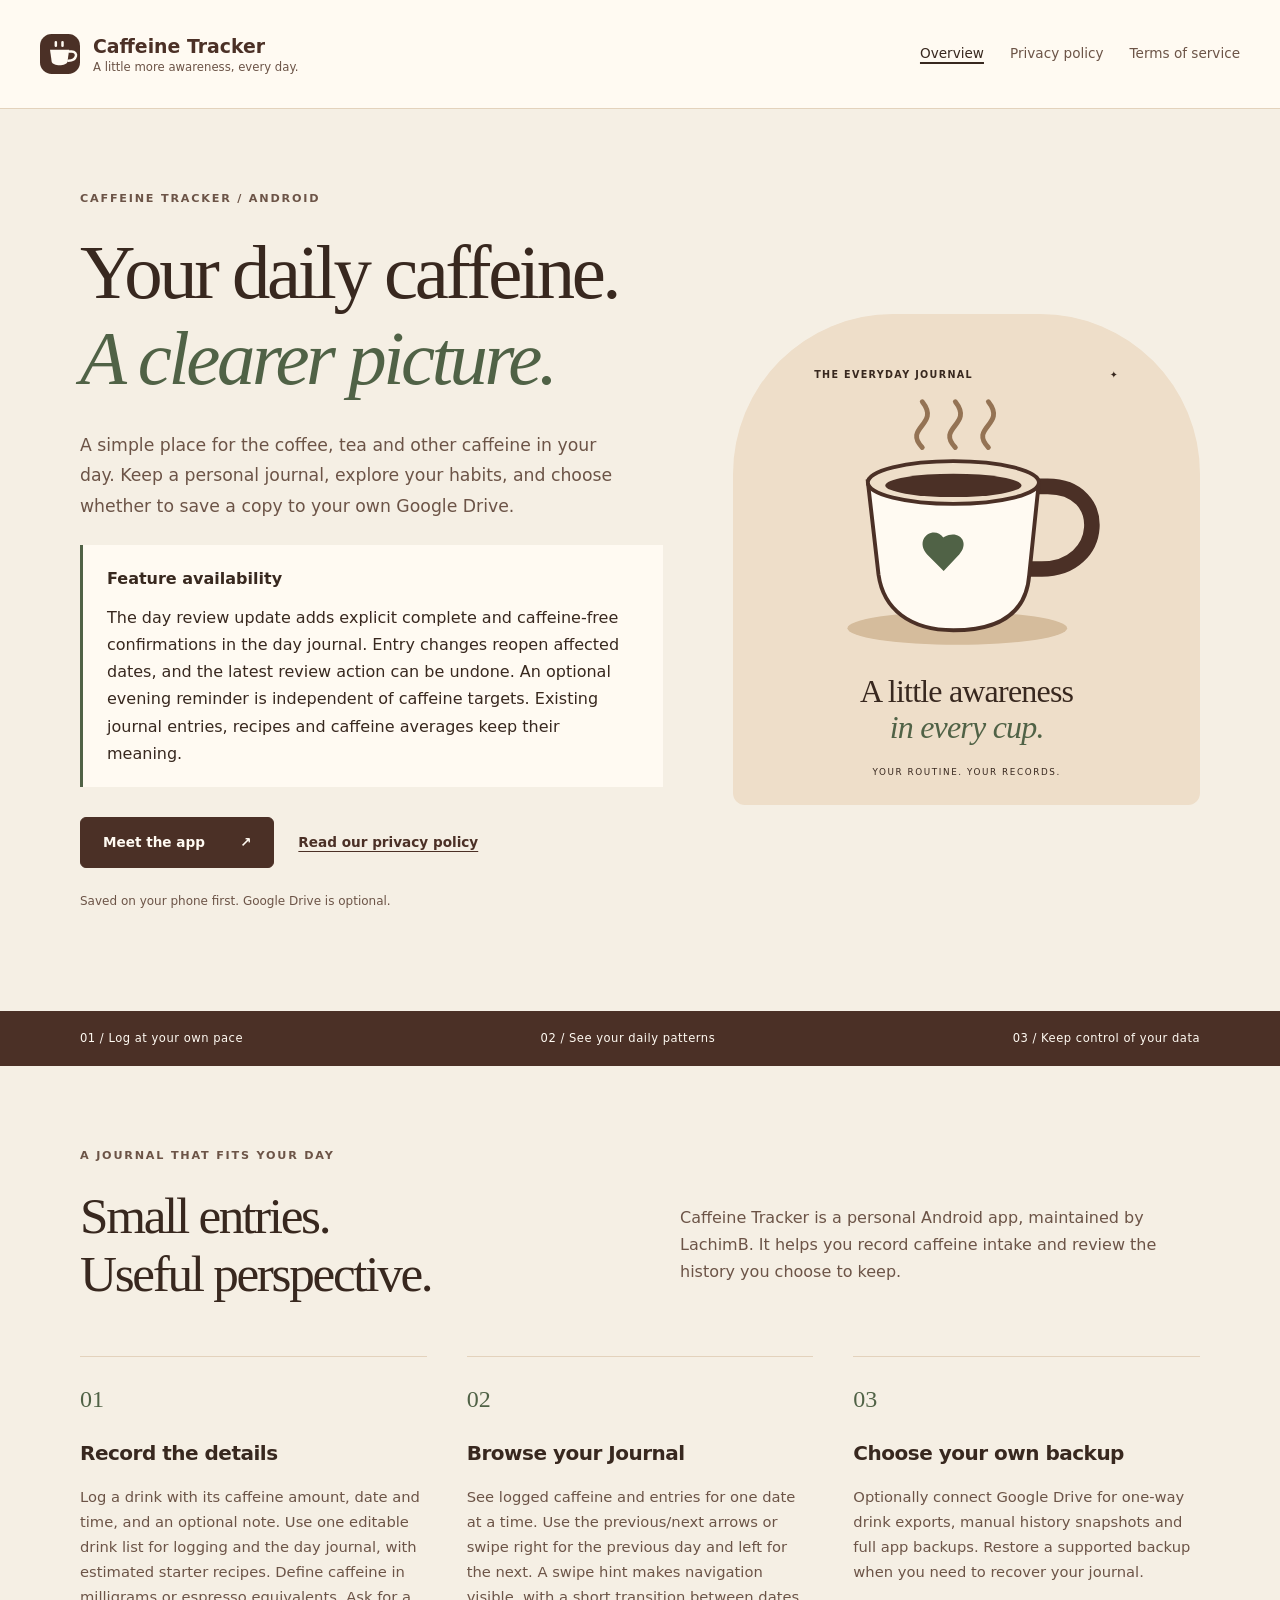
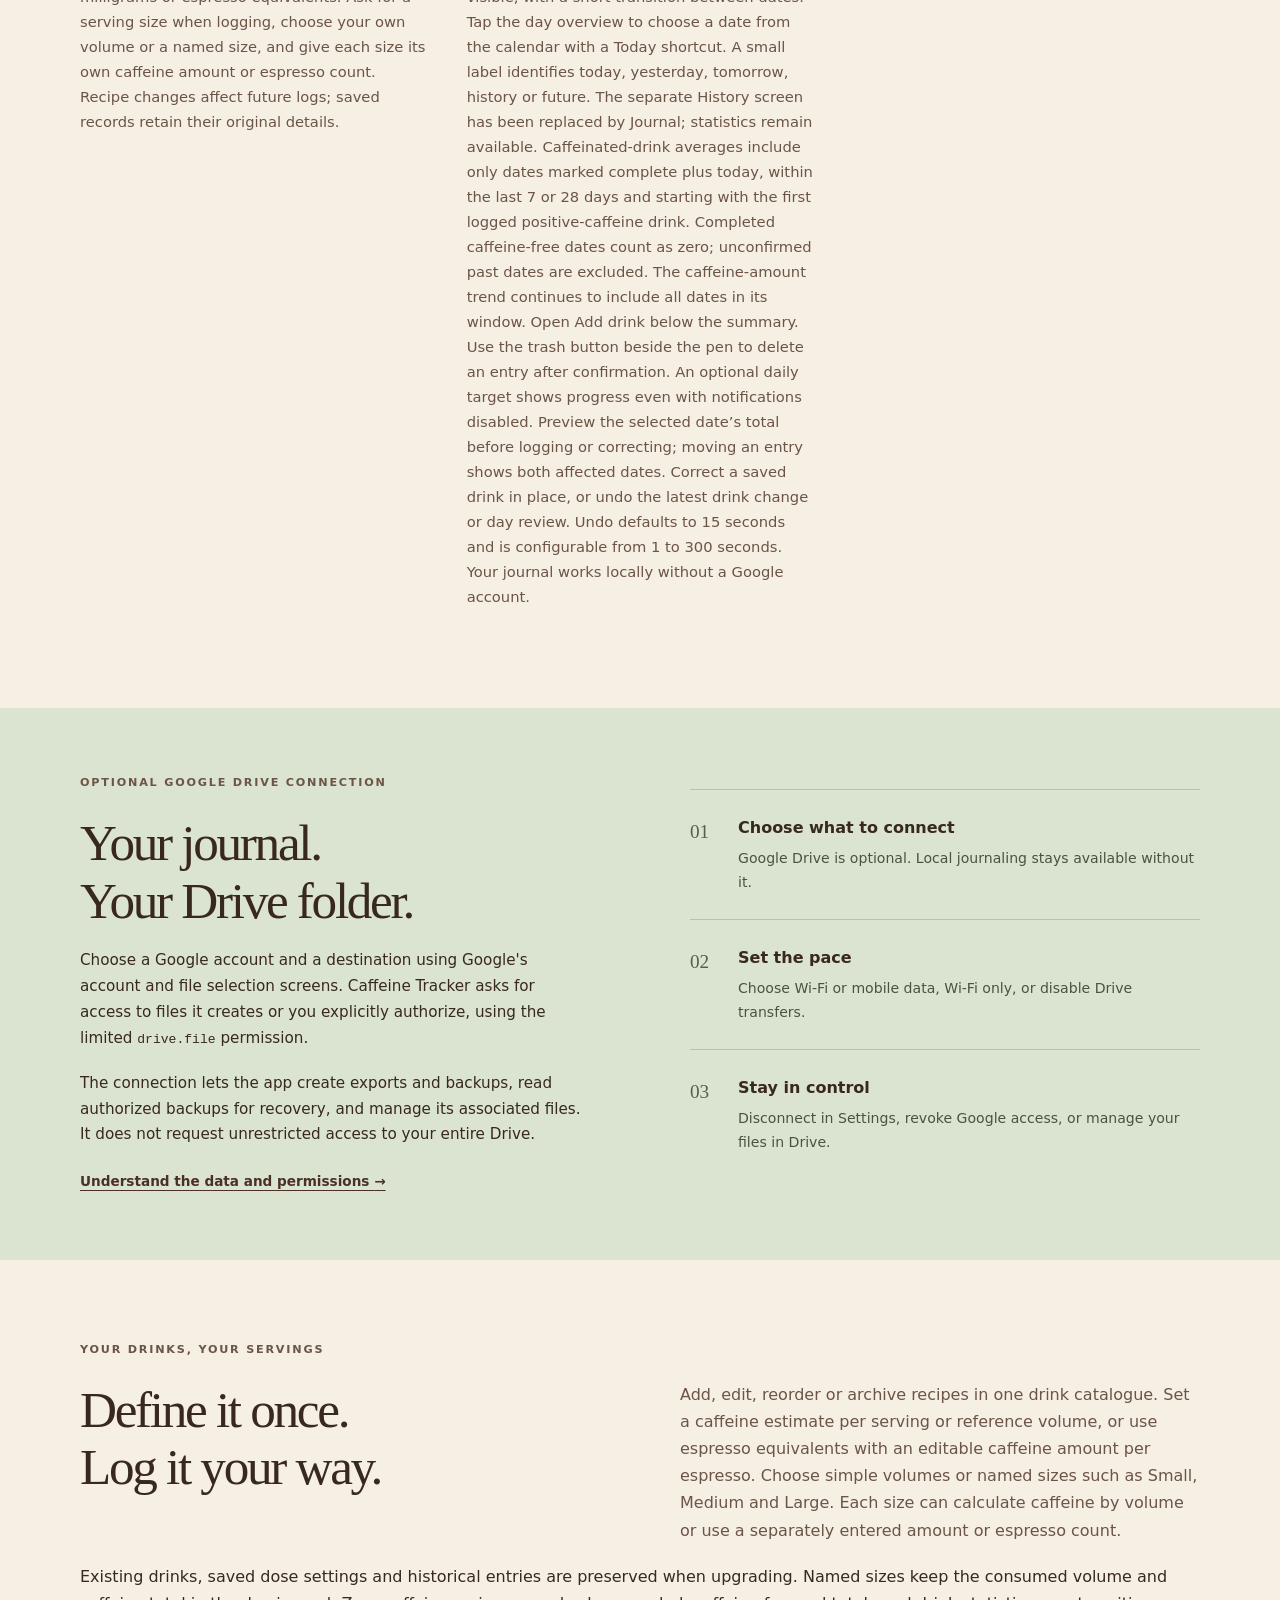
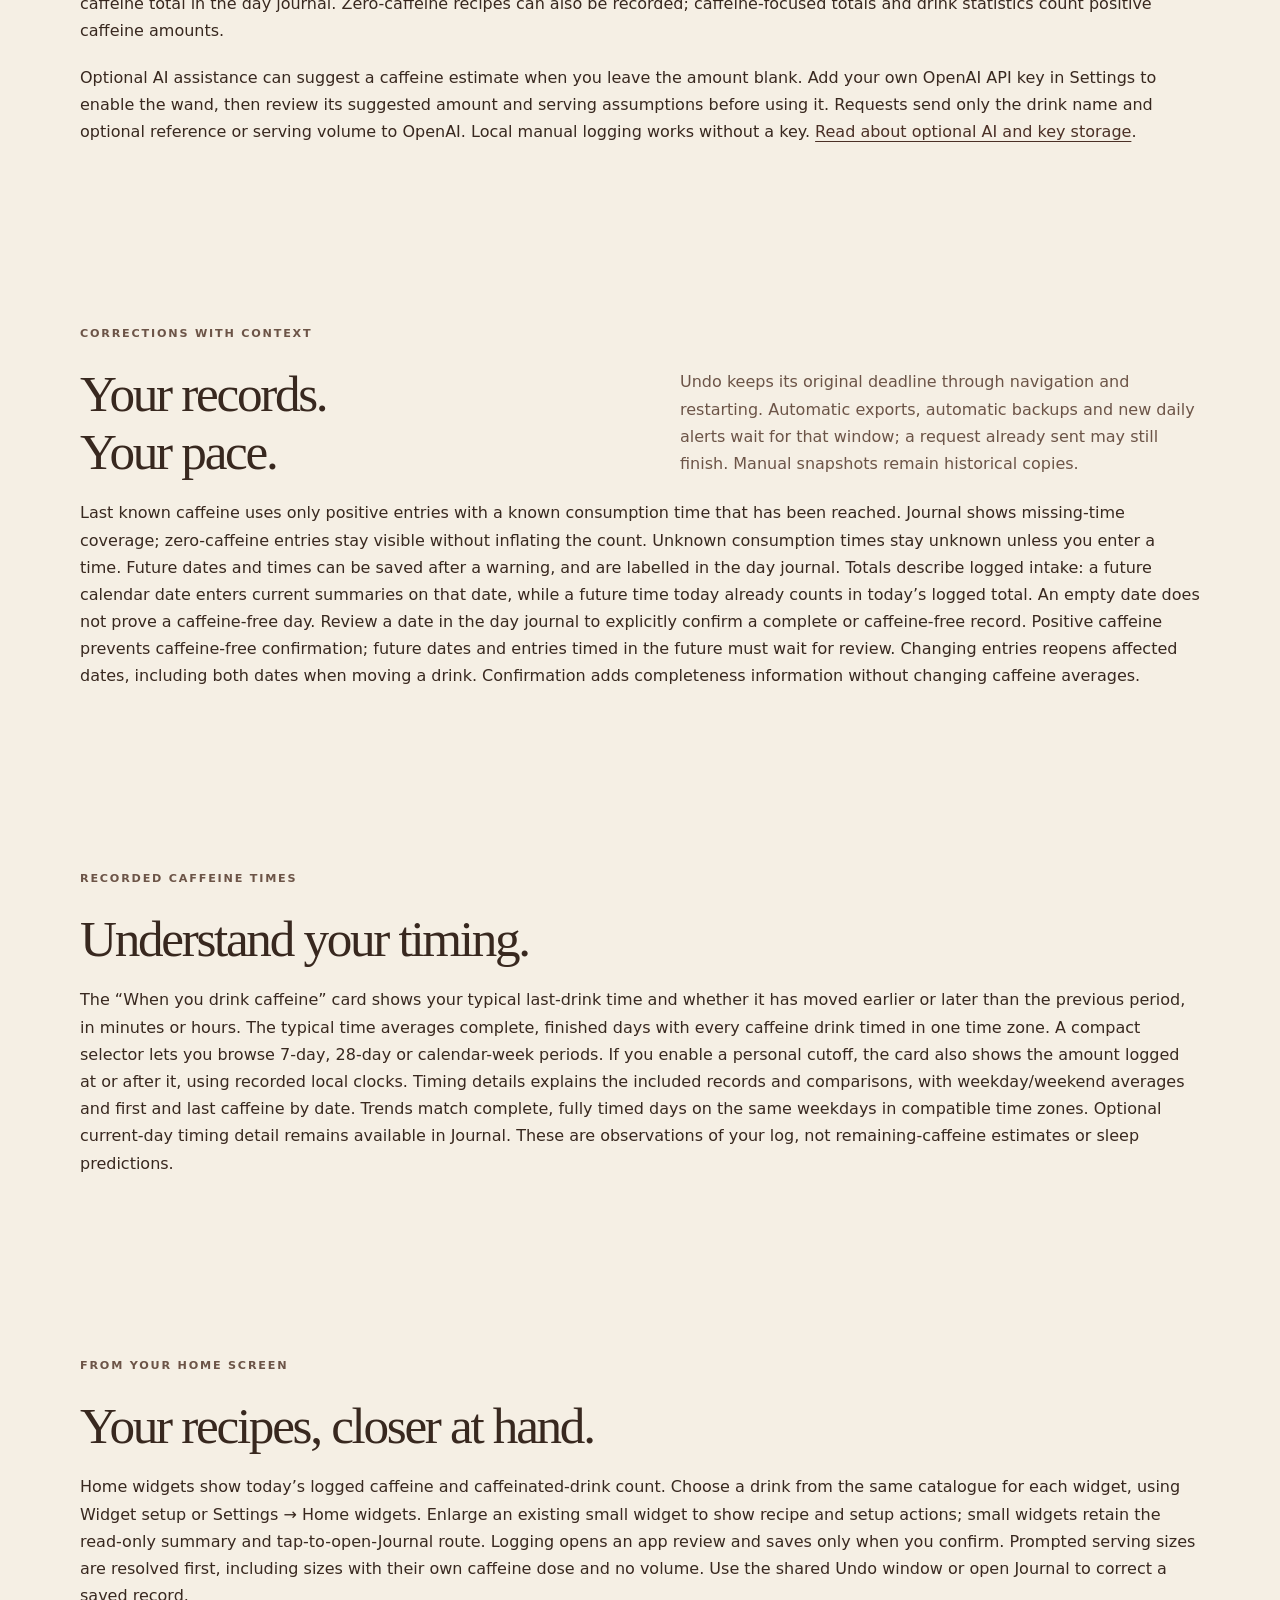
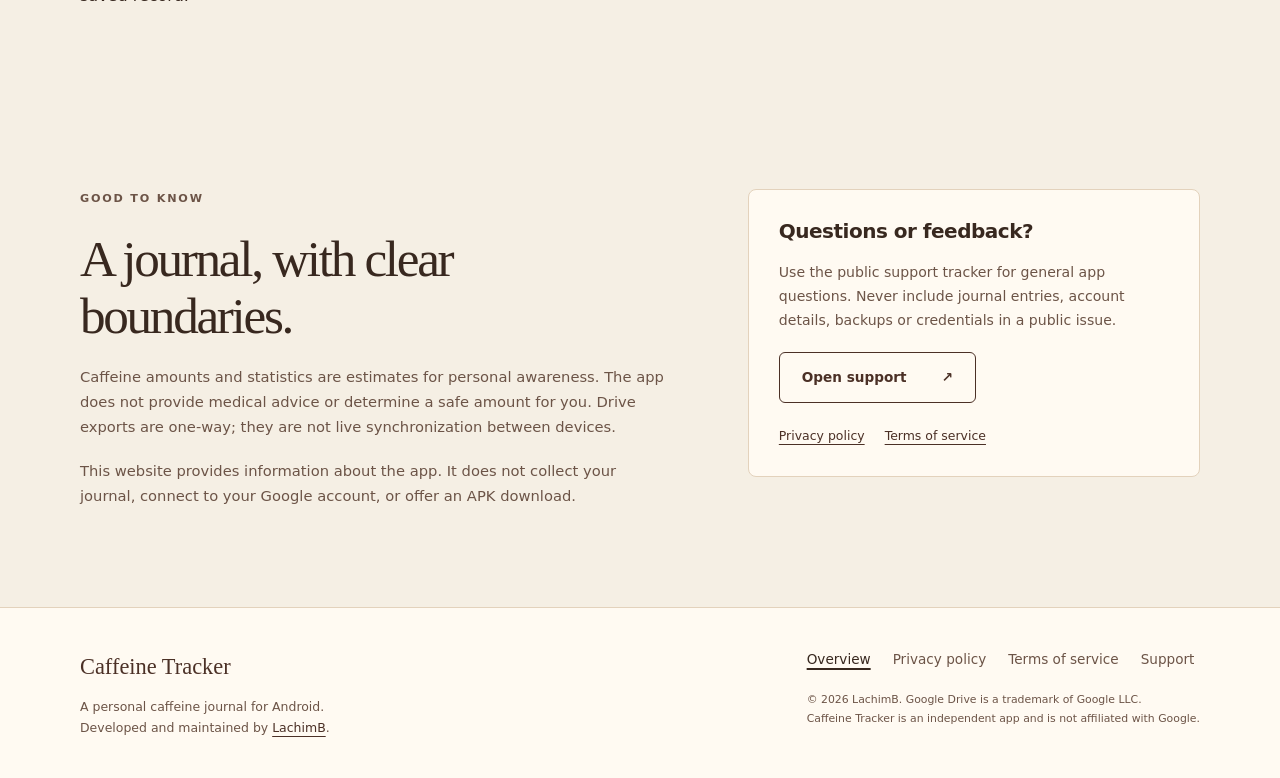
==== commit a1c4b019: "Explain completed-date drink averages" ====
--- a/index.html
+++ b/index.html
@@ -17,7 +17,7 @@
 <main id="main">
 <section class="hero wrap"><div class="hero-copy"><p class="eyebrow">CAFFEINE TRACKER / ANDROID</p><h1>Your daily caffeine.<br><em>A clearer picture.</em></h1><p class="lead">A simple place for the coffee, tea and other caffeine in your day. Keep a personal journal, explore your habits, and choose whether to save a copy to your own Google Drive.</p><div class="callout"><strong>Feature availability</strong><p>The day review update adds explicit complete and caffeine-free confirmations in the day journal. Entry changes reopen affected dates, and the latest review action can be undone. An optional evening reminder is independent of caffeine targets. Existing journal entries, recipes and caffeine averages keep their meaning.</p></div><div class="actions"><a class="button" href="#how-it-works">Meet the app <span aria-hidden="true">↗</span></a><a class="text-link" href="privacy.html">Read our privacy policy</a></div><p class="quiet">Saved on your phone first. Google Drive is optional.</p></div><div class="coffee-art" role="img" aria-label="An illustrated coffee cup with the words: A little awareness in every cup."><div class="art-top"><span>THE EVERYDAY JOURNAL</span><span aria-hidden="true">✦</span></div><svg viewBox="0 0 360 290" aria-hidden="true"><ellipse cx="170" cy="241" rx="113" ry="17" fill="#d5bc9c"/><path d="M246 95h17c64 0 59 85-6 85h-14" fill="none" stroke="#4b3026" stroke-width="16"/><path d="M78 90h176l-10 96c-3 41-33 57-78 57s-72-22-77-57z" fill="#fffaf2" stroke="#4b3026" stroke-width="4"/><ellipse cx="166" cy="91" rx="88" ry="22" fill="#eedec9" stroke="#4b3026" stroke-width="4"/><ellipse cx="166" cy="94" rx="70" ry="12" fill="#4b3026"/><path d="M134 55c-20-21 19-23 0-47m34 47c-20-21 19-23 0-47m34 47c-20-21 19-23 0-47" fill="none" stroke="#947354" stroke-width="5" stroke-linecap="round"/><path d="M148 154c17-20 38-5 24 11l-16 17-17-17c-14-16 7-31 17-17" fill="#506246"/></svg><p>A little awareness<br><em>in every cup.</em></p><span class="art-bottom">YOUR ROUTINE. YOUR RECORDS.</span></div></section>
 <div class="promise-strip"><div class="wrap"><span>01 / Log at your own pace</span><span>02 / See your daily patterns</span><span>03 / Keep control of your data</span></div></div>
-<section id="how-it-works" class="wrap section"><div class="section-heading"><p class="eyebrow">A JOURNAL THAT FITS YOUR DAY</p><h2>Small entries.<br>Useful perspective.</h2><p>Caffeine Tracker is a personal Android app, maintained by LachimB. It helps you record caffeine intake and review the history you choose to keep.</p></div><div class="features"><article><span class="number">01</span><h3>Record the details</h3><p>Log a drink with its caffeine amount, date and time, and an optional note. Use one editable drink list for logging and the day journal, with estimated starter recipes. Define caffeine in milligrams or espresso equivalents. Ask for a serving size when logging, choose your own volume or a named size, and give each size its own caffeine amount or espresso count. Recipe changes affect future logs; saved records retain their original details.</p></article><article><span class="number">02</span><h3>Browse your Journal</h3><p>See logged caffeine and entries for one date at a time. Use the previous/next arrows or swipe right for the previous day and left for the next. A swipe hint makes navigation visible, with a short transition between dates. Tap the day overview to choose a date from the calendar with a Today shortcut. A small label identifies today, yesterday, tomorrow, history or future. The separate History screen has been replaced by Journal; statistics remain available. Open Add drink below the summary. Use the trash button beside the pen to delete an entry after confirmation. An optional daily target shows progress even with notifications disabled. Preview the selected date’s total before logging or correcting; moving an entry shows both affected dates. Correct a saved drink in place, or undo the latest drink change or day review. Undo defaults to 15 seconds and is configurable from 1 to 300 seconds. Your journal works locally without a Google account.</p></article><article><span class="number">03</span><h3>Choose your own backup</h3><p>Optionally connect Google Drive for one-way drink exports, manual history snapshots and full app backups. Restore a supported backup when you need to recover your journal.</p></article></div></section>
+<section id="how-it-works" class="wrap section"><div class="section-heading"><p class="eyebrow">A JOURNAL THAT FITS YOUR DAY</p><h2>Small entries.<br>Useful perspective.</h2><p>Caffeine Tracker is a personal Android app, maintained by LachimB. It helps you record caffeine intake and review the history you choose to keep.</p></div><div class="features"><article><span class="number">01</span><h3>Record the details</h3><p>Log a drink with its caffeine amount, date and time, and an optional note. Use one editable drink list for logging and the day journal, with estimated starter recipes. Define caffeine in milligrams or espresso equivalents. Ask for a serving size when logging, choose your own volume or a named size, and give each size its own caffeine amount or espresso count. Recipe changes affect future logs; saved records retain their original details.</p></article><article><span class="number">02</span><h3>Browse your Journal</h3><p>See logged caffeine and entries for one date at a time. Use the previous/next arrows or swipe right for the previous day and left for the next. A swipe hint makes navigation visible, with a short transition between dates. Tap the day overview to choose a date from the calendar with a Today shortcut. A small label identifies today, yesterday, tomorrow, history or future. The separate History screen has been replaced by Journal; statistics remain available. Caffeinated-drink averages include only dates marked complete plus today, within the last 7 or 28 days and starting with the first logged positive-caffeine drink. Completed caffeine-free dates count as zero; unconfirmed past dates are excluded. The caffeine-amount trend continues to include all dates in its window. Open Add drink below the summary. Use the trash button beside the pen to delete an entry after confirmation. An optional daily target shows progress even with notifications disabled. Preview the selected date’s total before logging or correcting; moving an entry shows both affected dates. Correct a saved drink in place, or undo the latest drink change or day review. Undo defaults to 15 seconds and is configurable from 1 to 300 seconds. Your journal works locally without a Google account.</p></article><article><span class="number">03</span><h3>Choose your own backup</h3><p>Optionally connect Google Drive for one-way drink exports, manual history snapshots and full app backups. Restore a supported backup when you need to recover your journal.</p></article></div></section>
 <section class="drive-section"><div class="wrap drive-grid"><div><p class="eyebrow">OPTIONAL GOOGLE DRIVE CONNECTION</p><h2>Your journal.<br>Your Drive folder.</h2><p>Choose a Google account and a destination using Google's account and file selection screens. Caffeine Tracker asks for access to files it creates or you explicitly authorize, using the limited <code>drive.file</code> permission.</p><p>The connection lets the app create exports and backups, read authorized backups for recovery, and manage its associated files. It does not request unrestricted access to your entire Drive.</p><a class="text-link" href="privacy.html#google-drive">Understand the data and permissions <span aria-hidden="true">→</span></a></div><ol class="steps"><li><strong>Choose what to connect</strong><span>Google Drive is optional. Local journaling stays available without it.</span></li><li><strong>Set the pace</strong><span>Choose Wi-Fi or mobile data, Wi-Fi only, or disable Drive transfers.</span></li><li><strong>Stay in control</strong><span>Disconnect in Settings, revoke Google access, or manage your files in Drive.</span></li></ol></div></section>
 <section id="drink-catalogue" class="wrap section"><div class="section-heading"><p class="eyebrow">YOUR DRINKS, YOUR SERVINGS</p><h2>Define it once.<br>Log it your way.</h2><p>Add, edit, reorder or archive recipes in one drink catalogue. Set a caffeine estimate per serving or reference volume, or use espresso equivalents with an editable caffeine amount per espresso. Choose simple volumes or named sizes such as Small, Medium and Large. Each size can calculate caffeine by volume or use a separately entered amount or espresso count.</p></div><p>Existing drinks, saved dose settings and historical entries are preserved when upgrading. Named sizes keep the consumed volume and caffeine total in the day journal. Zero-caffeine recipes can also be recorded; caffeine-focused totals and drink statistics count positive caffeine amounts.</p><p>Optional AI assistance can suggest a caffeine estimate when you leave the amount blank. Add your own OpenAI API key in Settings to enable the wand, then review its suggested amount and serving assumptions before using it. Requests send only the drink name and optional reference or serving volume to OpenAI. Local manual logging works without a key. <a href="privacy.html#optional-ai">Read about optional AI and key storage</a>.</p></section><section class="wrap section"><div class="section-heading"><p class="eyebrow">CORRECTIONS WITH CONTEXT</p><h2>Your records.<br>Your pace.</h2><p>Undo keeps its original deadline through navigation and restarting. Automatic exports, automatic backups and new daily alerts wait for that window; a request already sent may still finish. Manual snapshots remain historical copies.</p></div><p>Last known caffeine uses only positive entries with a known consumption time that has been reached. Journal shows missing-time coverage; zero-caffeine entries stay visible without inflating the count. Unknown consumption times stay unknown unless you enter a time. Future dates and times can be saved after a warning, and are labelled in the day journal. Totals describe logged intake: a future calendar date enters current summaries on that date, while a future time today already counts in today’s logged total. An empty date does not prove a caffeine-free day. Review a date in the day journal to explicitly confirm a complete or caffeine-free record. Positive caffeine prevents caffeine-free confirmation; future dates and entries timed in the future must wait for review. Changing entries reopens affected dates, including both dates when moving a drink. Confirmation adds completeness information without changing caffeine averages.</p></section><section class="wrap section"><div class="section-heading"><p class="eyebrow">RECORDED CAFFEINE TIMES</p><h2>Understand your timing.</h2></div><p>The “When you drink caffeine” card shows your typical last-drink time and whether it has moved earlier or later than the previous period, in minutes or hours. The typical time averages complete, finished days with every caffeine drink timed in one time zone. A compact selector lets you browse 7-day, 28-day or calendar-week periods. If you enable a personal cutoff, the card also shows the amount logged at or after it, using recorded local clocks. Timing details explains the included records and comparisons, with weekday/weekend averages and first and last caffeine by date. Trends match complete, fully timed days on the same weekdays in compatible time zones. Optional current-day timing detail remains available in Journal. These are observations of your log, not remaining-caffeine estimates or sleep predictions.</p></section><section class="wrap section"><div class="section-heading"><p class="eyebrow">FROM YOUR HOME SCREEN</p><h2>Your recipes, closer at hand.</h2></div><p>Home widgets show today’s logged caffeine and caffeinated-drink count. Choose a drink from the same catalogue for each widget, using Widget setup or Settings → Home widgets. Enlarge an existing small widget to show recipe and setup actions; small widgets retain the read-only summary and tap-to-open-Journal route. Logging opens an app review and saves only when you confirm. Prompted serving sizes are resolved first, including sizes with their own caffeine dose and no volume. Use the shared Undo window or open Journal to correct a saved record.</p></section><section class="wrap section closing"><div><p class="eyebrow">GOOD TO KNOW</p><h2>A journal, with clear boundaries.</h2><p>Caffeine amounts and statistics are estimates for personal awareness. The app does not provide medical advice or determine a safe amount for you. Drive exports are one-way; they are not live synchronization between devices.</p><p>This website provides information about the app. It does not collect your journal, connect to your Google account, or offer an APK download.</p></div><aside class="support"><h3>Questions or feedback?</h3><p>Use the public support tracker for general app questions. Never include journal entries, account details, backups or credentials in a public issue.</p><a class="button secondary" href="https://github.com/LachimB/caffeine-tracker-info/issues">Open support <span aria-hidden="true">↗</span></a><div class="legal-links"><a href="privacy.html">Privacy policy</a><a href="terms.html">Terms of service</a></div></aside></section>
 </main>
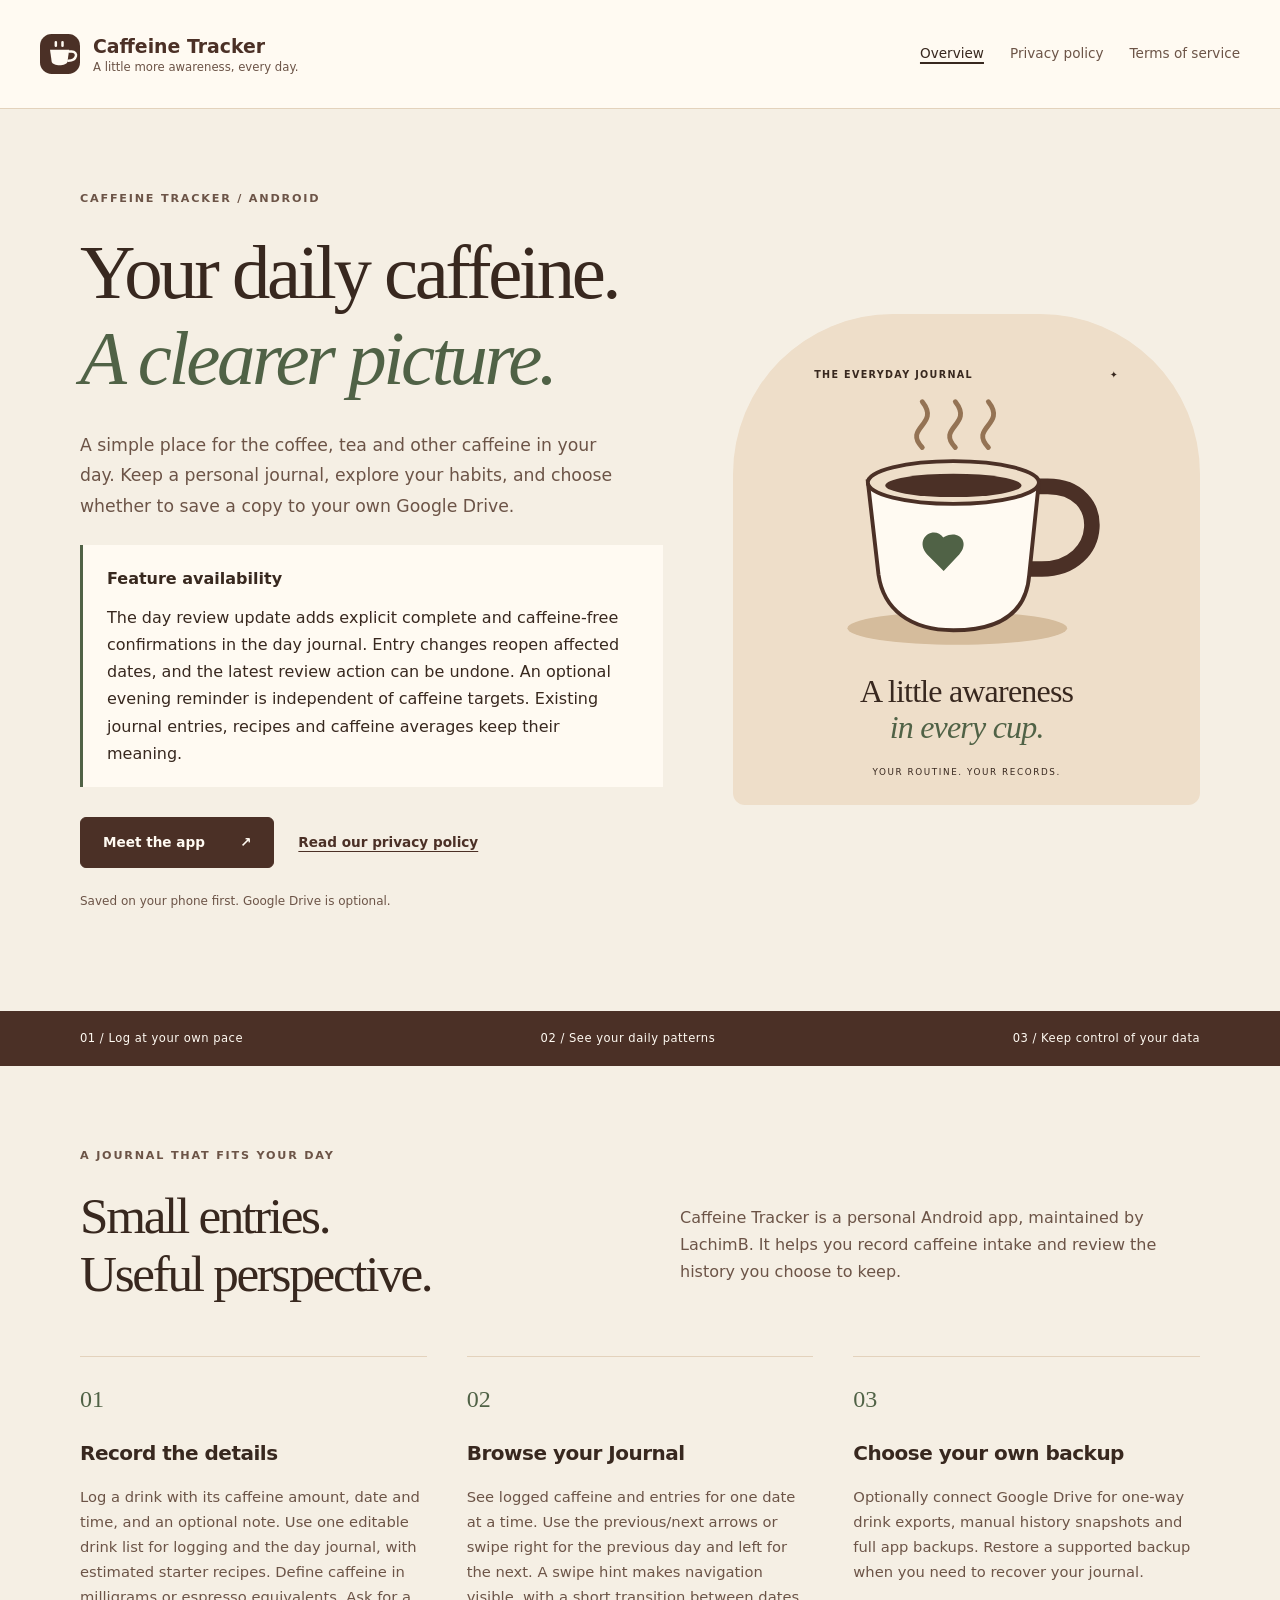
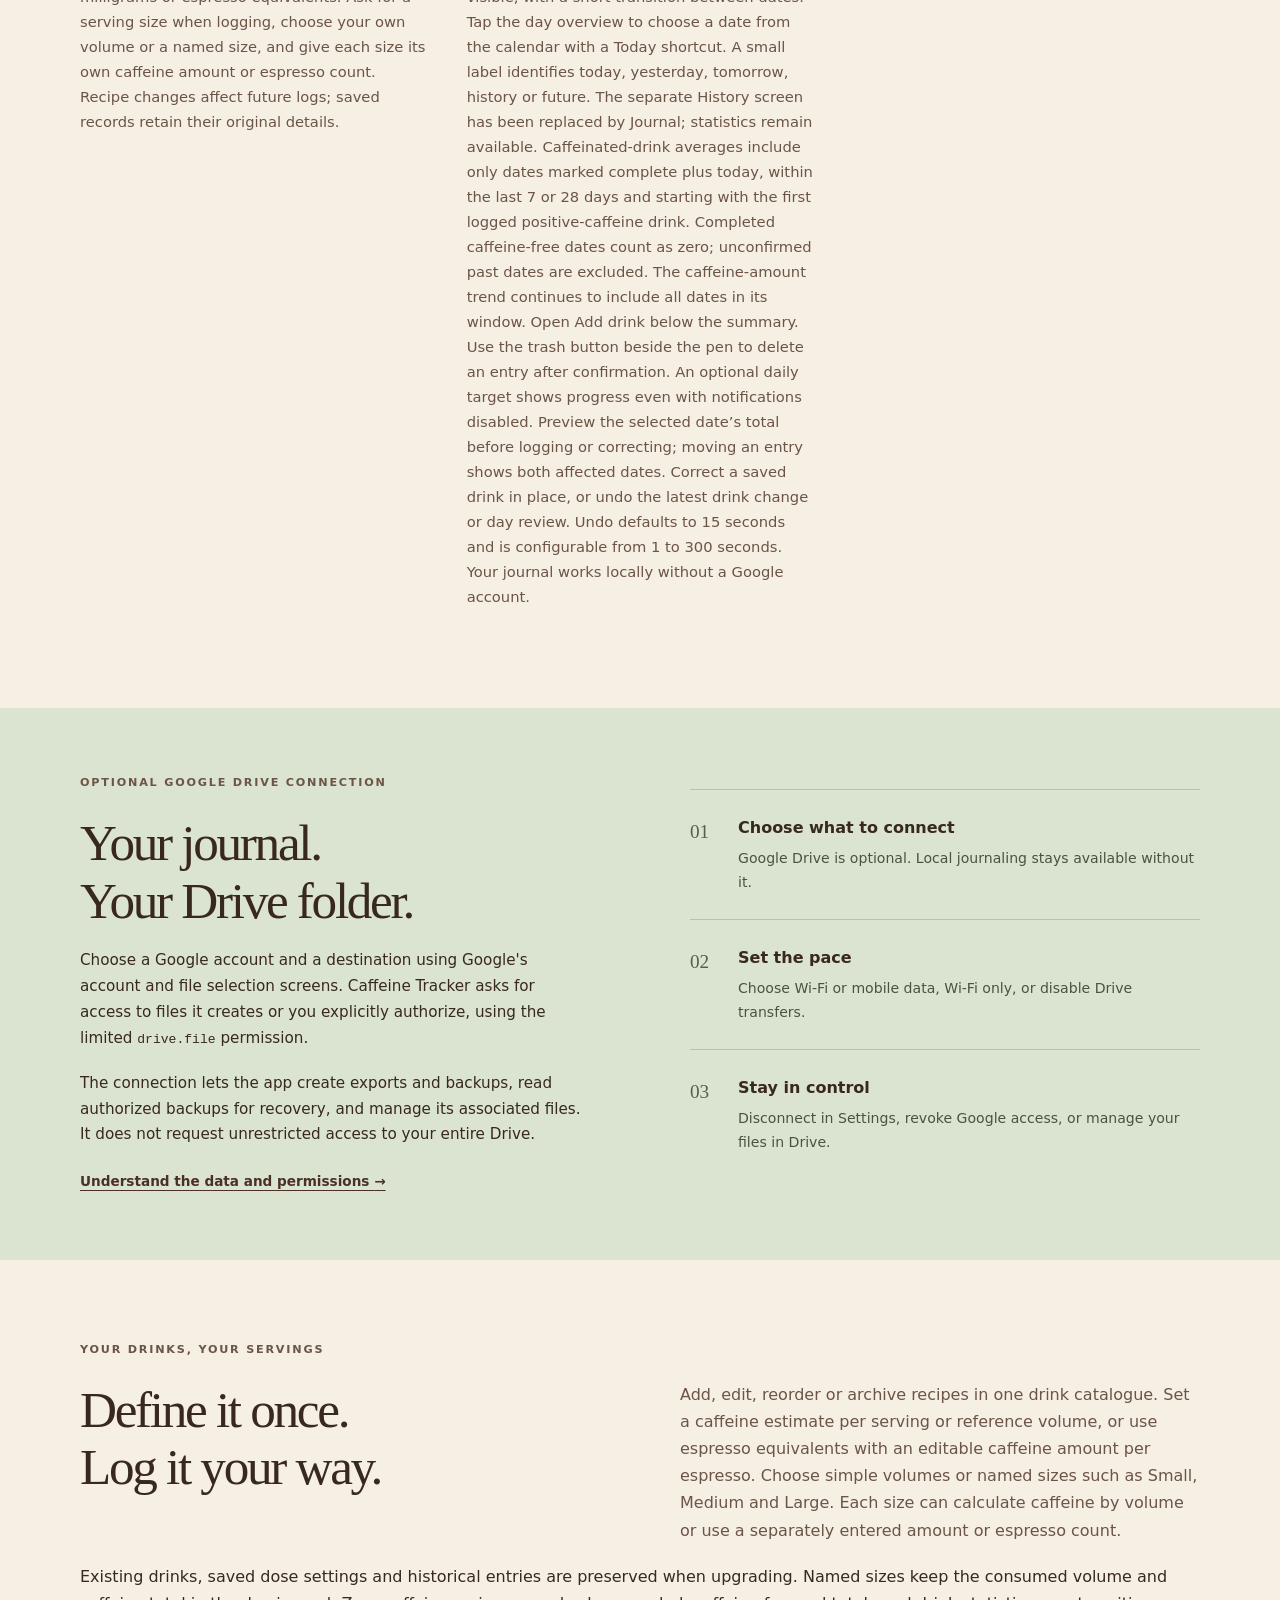
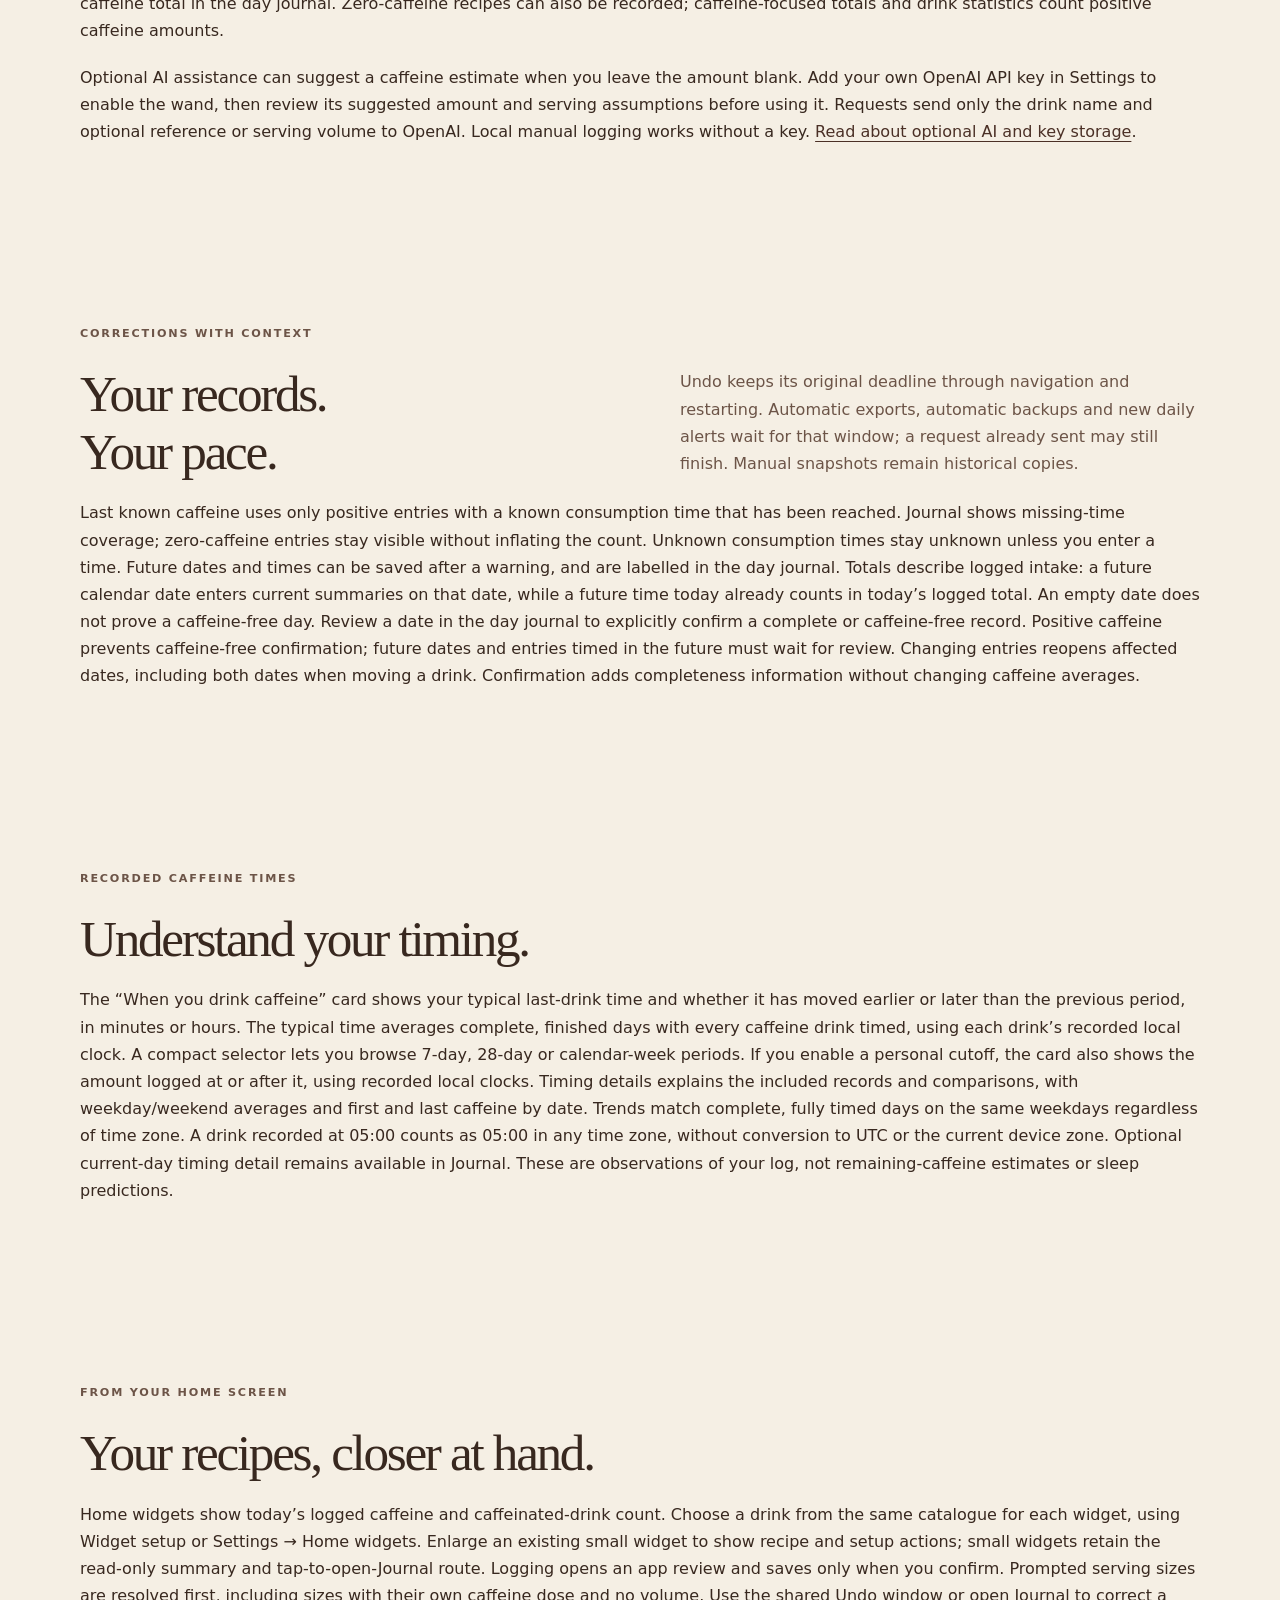
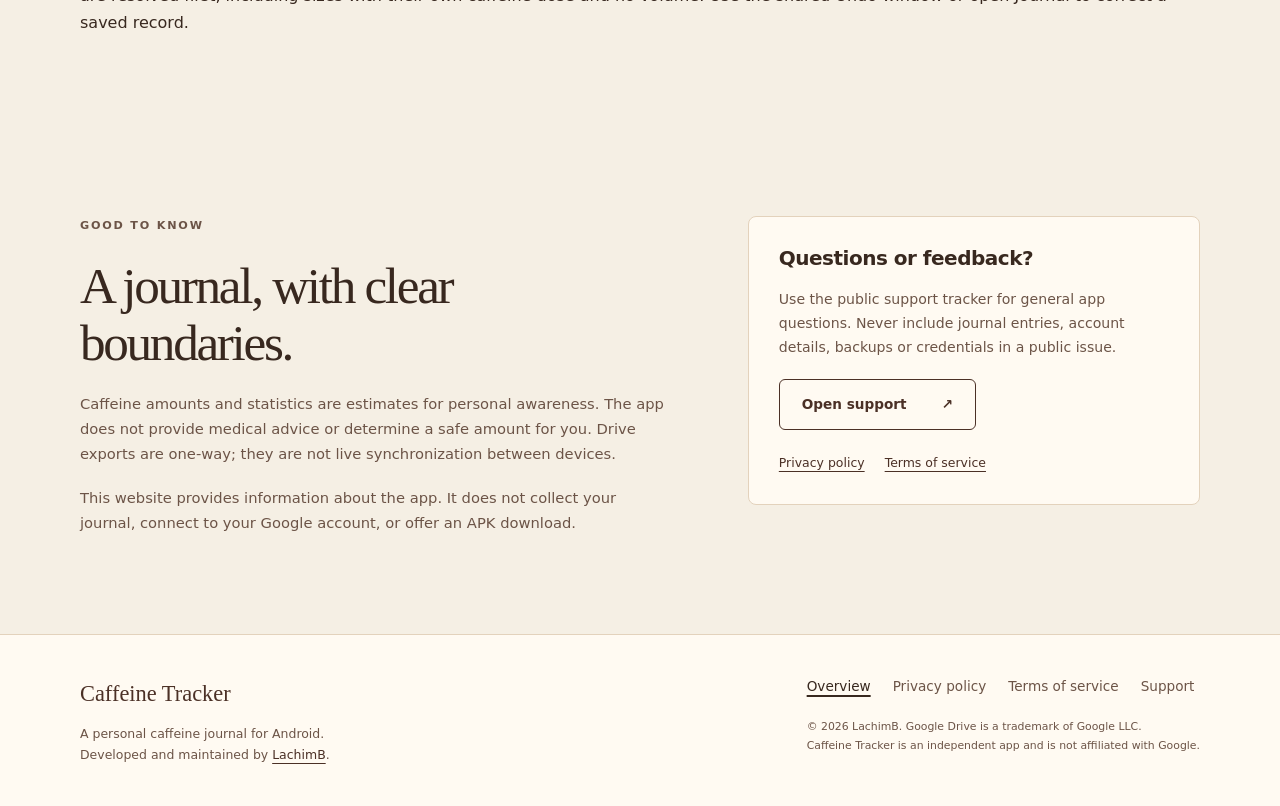
==== commit 850a64a2: "Clarify recorded local clock timing comparisons" ====
--- a/index.html
+++ b/index.html
@@ -19,7 +19,7 @@
 <div class="promise-strip"><div class="wrap"><span>01 / Log at your own pace</span><span>02 / See your daily patterns</span><span>03 / Keep control of your data</span></div></div>
 <section id="how-it-works" class="wrap section"><div class="section-heading"><p class="eyebrow">A JOURNAL THAT FITS YOUR DAY</p><h2>Small entries.<br>Useful perspective.</h2><p>Caffeine Tracker is a personal Android app, maintained by LachimB. It helps you record caffeine intake and review the history you choose to keep.</p></div><div class="features"><article><span class="number">01</span><h3>Record the details</h3><p>Log a drink with its caffeine amount, date and time, and an optional note. Use one editable drink list for logging and the day journal, with estimated starter recipes. Define caffeine in milligrams or espresso equivalents. Ask for a serving size when logging, choose your own volume or a named size, and give each size its own caffeine amount or espresso count. Recipe changes affect future logs; saved records retain their original details.</p></article><article><span class="number">02</span><h3>Browse your Journal</h3><p>See logged caffeine and entries for one date at a time. Use the previous/next arrows or swipe right for the previous day and left for the next. A swipe hint makes navigation visible, with a short transition between dates. Tap the day overview to choose a date from the calendar with a Today shortcut. A small label identifies today, yesterday, tomorrow, history or future. The separate History screen has been replaced by Journal; statistics remain available. Caffeinated-drink averages include only dates marked complete plus today, within the last 7 or 28 days and starting with the first logged positive-caffeine drink. Completed caffeine-free dates count as zero; unconfirmed past dates are excluded. The caffeine-amount trend continues to include all dates in its window. Open Add drink below the summary. Use the trash button beside the pen to delete an entry after confirmation. An optional daily target shows progress even with notifications disabled. Preview the selected date’s total before logging or correcting; moving an entry shows both affected dates. Correct a saved drink in place, or undo the latest drink change or day review. Undo defaults to 15 seconds and is configurable from 1 to 300 seconds. Your journal works locally without a Google account.</p></article><article><span class="number">03</span><h3>Choose your own backup</h3><p>Optionally connect Google Drive for one-way drink exports, manual history snapshots and full app backups. Restore a supported backup when you need to recover your journal.</p></article></div></section>
 <section class="drive-section"><div class="wrap drive-grid"><div><p class="eyebrow">OPTIONAL GOOGLE DRIVE CONNECTION</p><h2>Your journal.<br>Your Drive folder.</h2><p>Choose a Google account and a destination using Google's account and file selection screens. Caffeine Tracker asks for access to files it creates or you explicitly authorize, using the limited <code>drive.file</code> permission.</p><p>The connection lets the app create exports and backups, read authorized backups for recovery, and manage its associated files. It does not request unrestricted access to your entire Drive.</p><a class="text-link" href="privacy.html#google-drive">Understand the data and permissions <span aria-hidden="true">→</span></a></div><ol class="steps"><li><strong>Choose what to connect</strong><span>Google Drive is optional. Local journaling stays available without it.</span></li><li><strong>Set the pace</strong><span>Choose Wi-Fi or mobile data, Wi-Fi only, or disable Drive transfers.</span></li><li><strong>Stay in control</strong><span>Disconnect in Settings, revoke Google access, or manage your files in Drive.</span></li></ol></div></section>
-<section id="drink-catalogue" class="wrap section"><div class="section-heading"><p class="eyebrow">YOUR DRINKS, YOUR SERVINGS</p><h2>Define it once.<br>Log it your way.</h2><p>Add, edit, reorder or archive recipes in one drink catalogue. Set a caffeine estimate per serving or reference volume, or use espresso equivalents with an editable caffeine amount per espresso. Choose simple volumes or named sizes such as Small, Medium and Large. Each size can calculate caffeine by volume or use a separately entered amount or espresso count.</p></div><p>Existing drinks, saved dose settings and historical entries are preserved when upgrading. Named sizes keep the consumed volume and caffeine total in the day journal. Zero-caffeine recipes can also be recorded; caffeine-focused totals and drink statistics count positive caffeine amounts.</p><p>Optional AI assistance can suggest a caffeine estimate when you leave the amount blank. Add your own OpenAI API key in Settings to enable the wand, then review its suggested amount and serving assumptions before using it. Requests send only the drink name and optional reference or serving volume to OpenAI. Local manual logging works without a key. <a href="privacy.html#optional-ai">Read about optional AI and key storage</a>.</p></section><section class="wrap section"><div class="section-heading"><p class="eyebrow">CORRECTIONS WITH CONTEXT</p><h2>Your records.<br>Your pace.</h2><p>Undo keeps its original deadline through navigation and restarting. Automatic exports, automatic backups and new daily alerts wait for that window; a request already sent may still finish. Manual snapshots remain historical copies.</p></div><p>Last known caffeine uses only positive entries with a known consumption time that has been reached. Journal shows missing-time coverage; zero-caffeine entries stay visible without inflating the count. Unknown consumption times stay unknown unless you enter a time. Future dates and times can be saved after a warning, and are labelled in the day journal. Totals describe logged intake: a future calendar date enters current summaries on that date, while a future time today already counts in today’s logged total. An empty date does not prove a caffeine-free day. Review a date in the day journal to explicitly confirm a complete or caffeine-free record. Positive caffeine prevents caffeine-free confirmation; future dates and entries timed in the future must wait for review. Changing entries reopens affected dates, including both dates when moving a drink. Confirmation adds completeness information without changing caffeine averages.</p></section><section class="wrap section"><div class="section-heading"><p class="eyebrow">RECORDED CAFFEINE TIMES</p><h2>Understand your timing.</h2></div><p>The “When you drink caffeine” card shows your typical last-drink time and whether it has moved earlier or later than the previous period, in minutes or hours. The typical time averages complete, finished days with every caffeine drink timed in one time zone. A compact selector lets you browse 7-day, 28-day or calendar-week periods. If you enable a personal cutoff, the card also shows the amount logged at or after it, using recorded local clocks. Timing details explains the included records and comparisons, with weekday/weekend averages and first and last caffeine by date. Trends match complete, fully timed days on the same weekdays in compatible time zones. Optional current-day timing detail remains available in Journal. These are observations of your log, not remaining-caffeine estimates or sleep predictions.</p></section><section class="wrap section"><div class="section-heading"><p class="eyebrow">FROM YOUR HOME SCREEN</p><h2>Your recipes, closer at hand.</h2></div><p>Home widgets show today’s logged caffeine and caffeinated-drink count. Choose a drink from the same catalogue for each widget, using Widget setup or Settings → Home widgets. Enlarge an existing small widget to show recipe and setup actions; small widgets retain the read-only summary and tap-to-open-Journal route. Logging opens an app review and saves only when you confirm. Prompted serving sizes are resolved first, including sizes with their own caffeine dose and no volume. Use the shared Undo window or open Journal to correct a saved record.</p></section><section class="wrap section closing"><div><p class="eyebrow">GOOD TO KNOW</p><h2>A journal, with clear boundaries.</h2><p>Caffeine amounts and statistics are estimates for personal awareness. The app does not provide medical advice or determine a safe amount for you. Drive exports are one-way; they are not live synchronization between devices.</p><p>This website provides information about the app. It does not collect your journal, connect to your Google account, or offer an APK download.</p></div><aside class="support"><h3>Questions or feedback?</h3><p>Use the public support tracker for general app questions. Never include journal entries, account details, backups or credentials in a public issue.</p><a class="button secondary" href="https://github.com/LachimB/caffeine-tracker-info/issues">Open support <span aria-hidden="true">↗</span></a><div class="legal-links"><a href="privacy.html">Privacy policy</a><a href="terms.html">Terms of service</a></div></aside></section>
+<section id="drink-catalogue" class="wrap section"><div class="section-heading"><p class="eyebrow">YOUR DRINKS, YOUR SERVINGS</p><h2>Define it once.<br>Log it your way.</h2><p>Add, edit, reorder or archive recipes in one drink catalogue. Set a caffeine estimate per serving or reference volume, or use espresso equivalents with an editable caffeine amount per espresso. Choose simple volumes or named sizes such as Small, Medium and Large. Each size can calculate caffeine by volume or use a separately entered amount or espresso count.</p></div><p>Existing drinks, saved dose settings and historical entries are preserved when upgrading. Named sizes keep the consumed volume and caffeine total in the day journal. Zero-caffeine recipes can also be recorded; caffeine-focused totals and drink statistics count positive caffeine amounts.</p><p>Optional AI assistance can suggest a caffeine estimate when you leave the amount blank. Add your own OpenAI API key in Settings to enable the wand, then review its suggested amount and serving assumptions before using it. Requests send only the drink name and optional reference or serving volume to OpenAI. Local manual logging works without a key. <a href="privacy.html#optional-ai">Read about optional AI and key storage</a>.</p></section><section class="wrap section"><div class="section-heading"><p class="eyebrow">CORRECTIONS WITH CONTEXT</p><h2>Your records.<br>Your pace.</h2><p>Undo keeps its original deadline through navigation and restarting. Automatic exports, automatic backups and new daily alerts wait for that window; a request already sent may still finish. Manual snapshots remain historical copies.</p></div><p>Last known caffeine uses only positive entries with a known consumption time that has been reached. Journal shows missing-time coverage; zero-caffeine entries stay visible without inflating the count. Unknown consumption times stay unknown unless you enter a time. Future dates and times can be saved after a warning, and are labelled in the day journal. Totals describe logged intake: a future calendar date enters current summaries on that date, while a future time today already counts in today’s logged total. An empty date does not prove a caffeine-free day. Review a date in the day journal to explicitly confirm a complete or caffeine-free record. Positive caffeine prevents caffeine-free confirmation; future dates and entries timed in the future must wait for review. Changing entries reopens affected dates, including both dates when moving a drink. Confirmation adds completeness information without changing caffeine averages.</p></section><section class="wrap section"><div class="section-heading"><p class="eyebrow">RECORDED CAFFEINE TIMES</p><h2>Understand your timing.</h2></div><p>The “When you drink caffeine” card shows your typical last-drink time and whether it has moved earlier or later than the previous period, in minutes or hours. The typical time averages complete, finished days with every caffeine drink timed, using each drink’s recorded local clock. A compact selector lets you browse 7-day, 28-day or calendar-week periods. If you enable a personal cutoff, the card also shows the amount logged at or after it, using recorded local clocks. Timing details explains the included records and comparisons, with weekday/weekend averages and first and last caffeine by date. Trends match complete, fully timed days on the same weekdays regardless of time zone. A drink recorded at 05:00 counts as 05:00 in any time zone, without conversion to UTC or the current device zone. Optional current-day timing detail remains available in Journal. These are observations of your log, not remaining-caffeine estimates or sleep predictions.</p></section><section class="wrap section"><div class="section-heading"><p class="eyebrow">FROM YOUR HOME SCREEN</p><h2>Your recipes, closer at hand.</h2></div><p>Home widgets show today’s logged caffeine and caffeinated-drink count. Choose a drink from the same catalogue for each widget, using Widget setup or Settings → Home widgets. Enlarge an existing small widget to show recipe and setup actions; small widgets retain the read-only summary and tap-to-open-Journal route. Logging opens an app review and saves only when you confirm. Prompted serving sizes are resolved first, including sizes with their own caffeine dose and no volume. Use the shared Undo window or open Journal to correct a saved record.</p></section><section class="wrap section closing"><div><p class="eyebrow">GOOD TO KNOW</p><h2>A journal, with clear boundaries.</h2><p>Caffeine amounts and statistics are estimates for personal awareness. The app does not provide medical advice or determine a safe amount for you. Drive exports are one-way; they are not live synchronization between devices.</p><p>This website provides information about the app. It does not collect your journal, connect to your Google account, or offer an APK download.</p></div><aside class="support"><h3>Questions or feedback?</h3><p>Use the public support tracker for general app questions. Never include journal entries, account details, backups or credentials in a public issue.</p><a class="button secondary" href="https://github.com/LachimB/caffeine-tracker-info/issues">Open support <span aria-hidden="true">↗</span></a><div class="legal-links"><a href="privacy.html">Privacy policy</a><a href="terms.html">Terms of service</a></div></aside></section>
 </main>
 <footer class="site-footer"><div><a class="footer-brand" href="index.html">Caffeine Tracker</a><p>A personal caffeine journal for Android.<br>Developed and maintained by <a href="https://github.com/LachimB">LachimB</a>.</p></div><div><nav aria-label="Footer navigation"><a href="index.html" aria-current="page">Overview</a><a href="privacy.html">Privacy policy</a><a href="terms.html">Terms of service</a><a href="https://github.com/LachimB/caffeine-tracker-info/issues">Support</a></nav><p class="fine">© 2026 LachimB. Google Drive is a trademark of Google LLC.<br>Caffeine Tracker is an independent app and is not affiliated with Google.</p></div></footer>
 </body>
